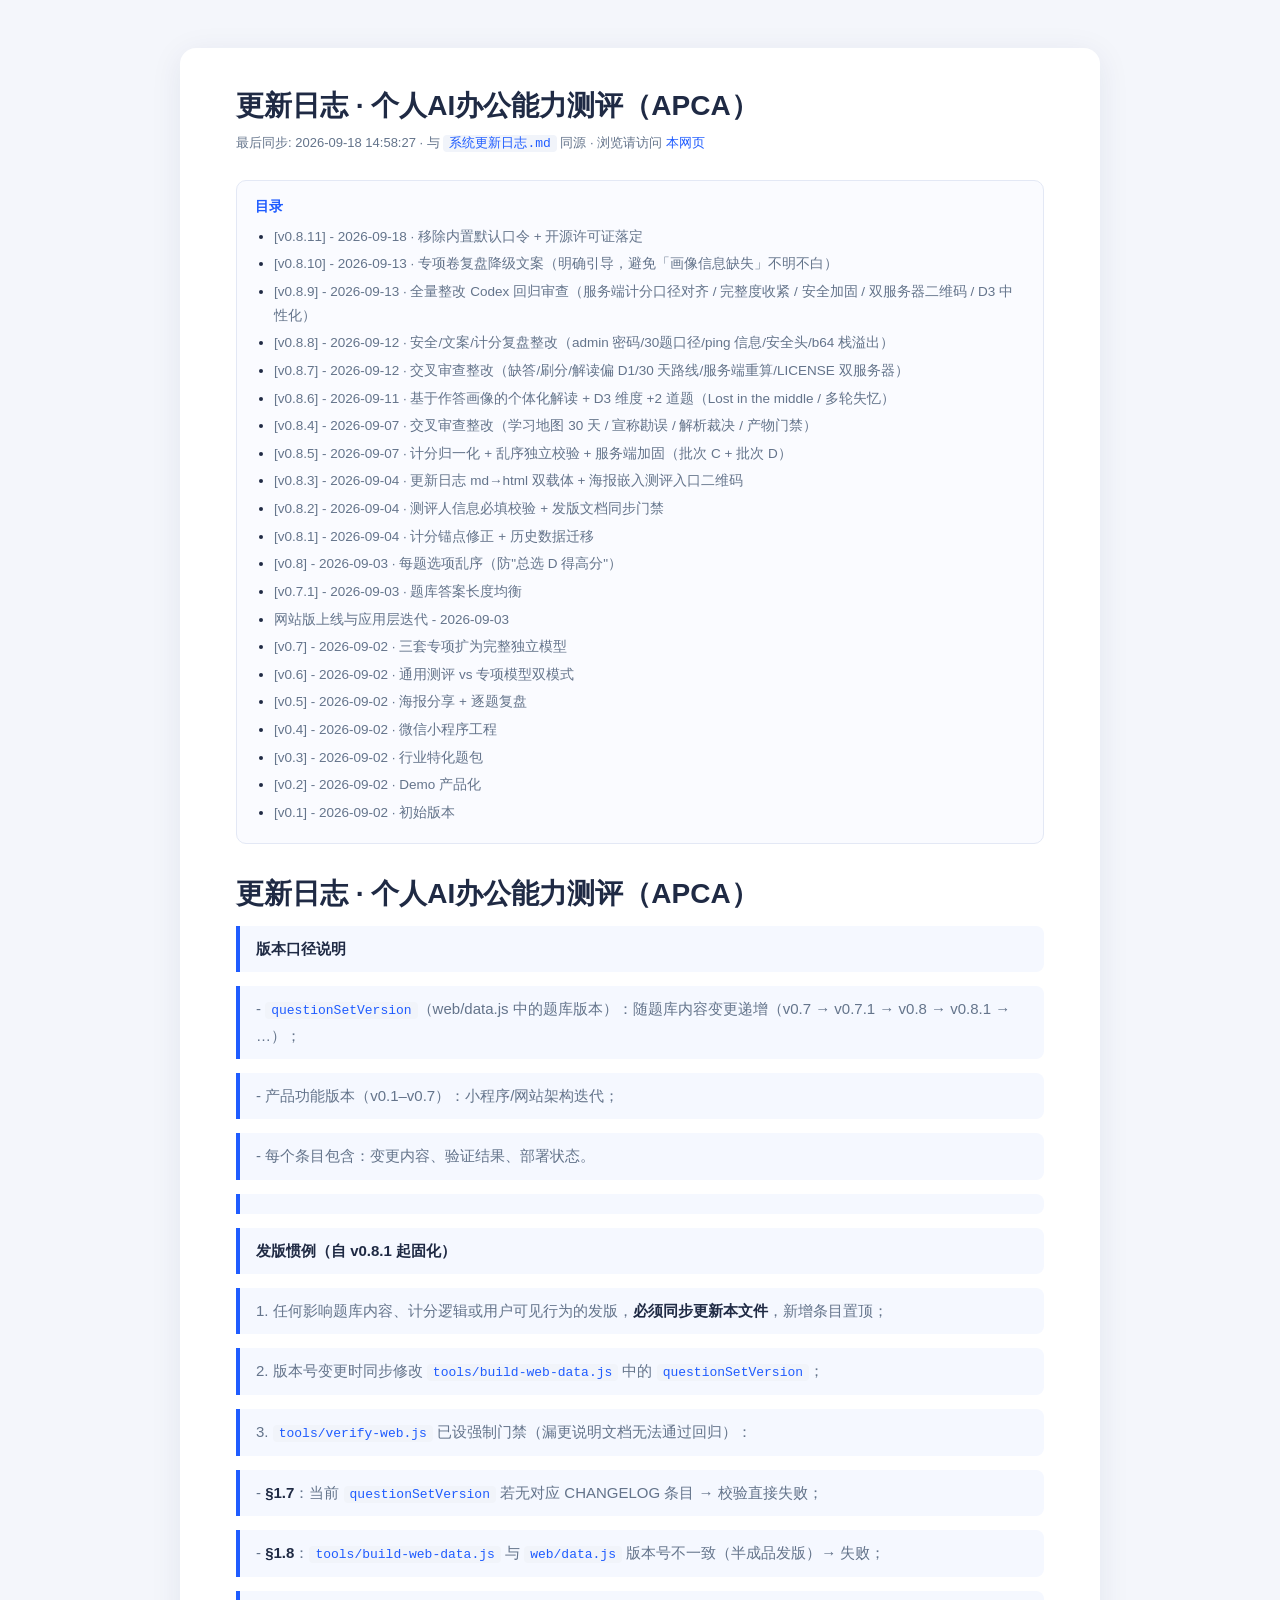
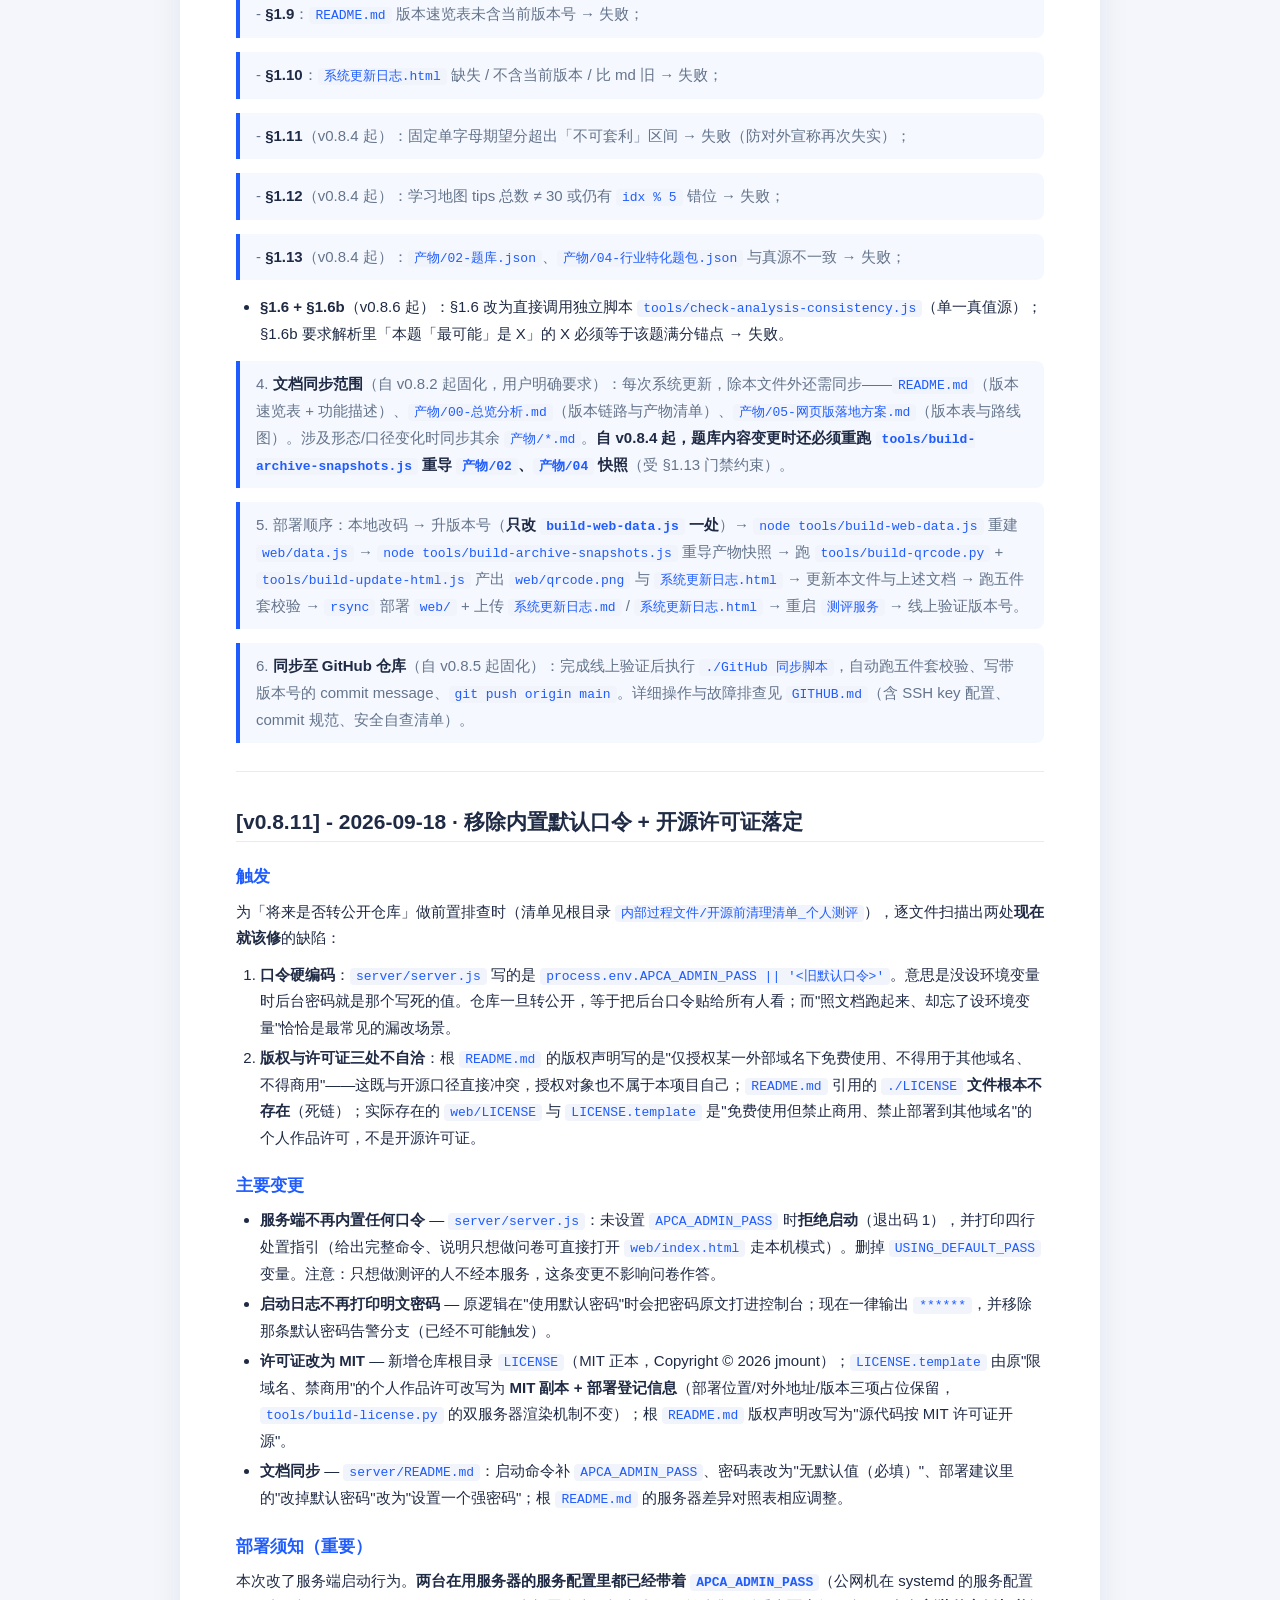
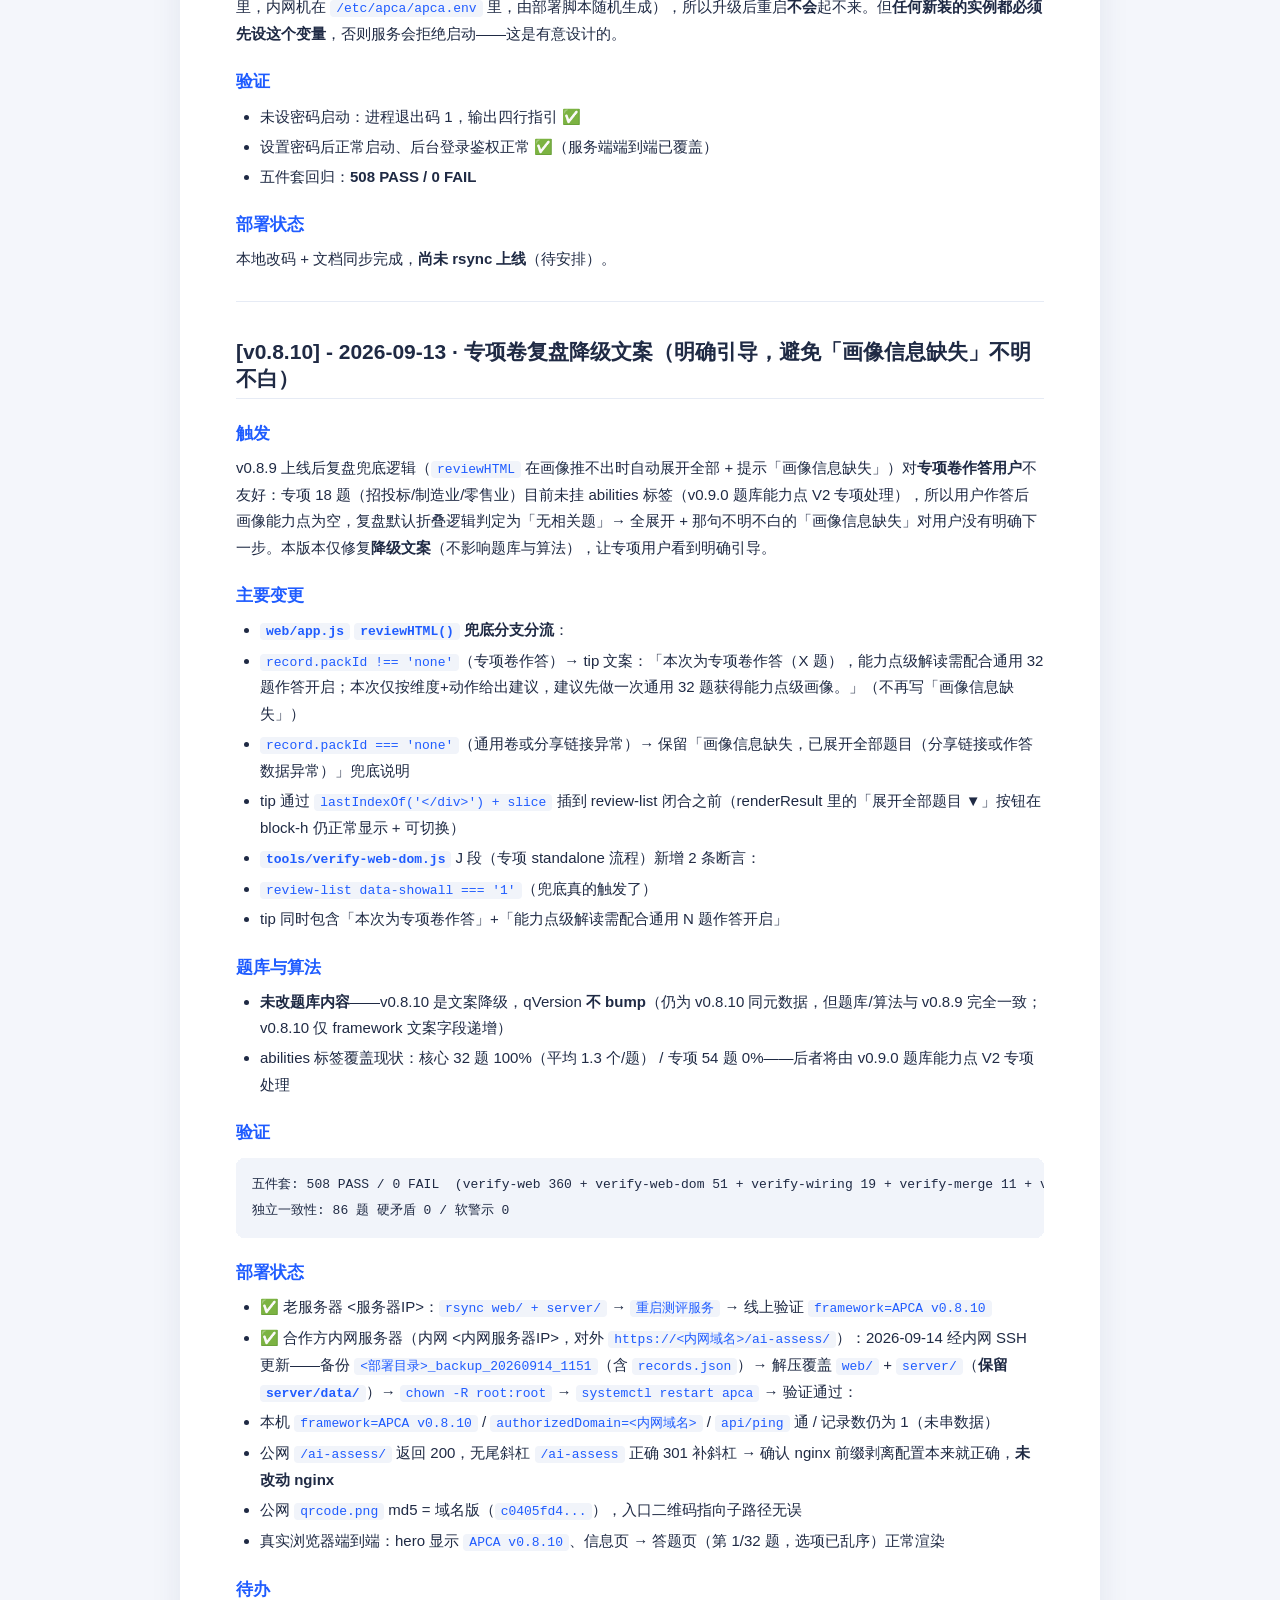
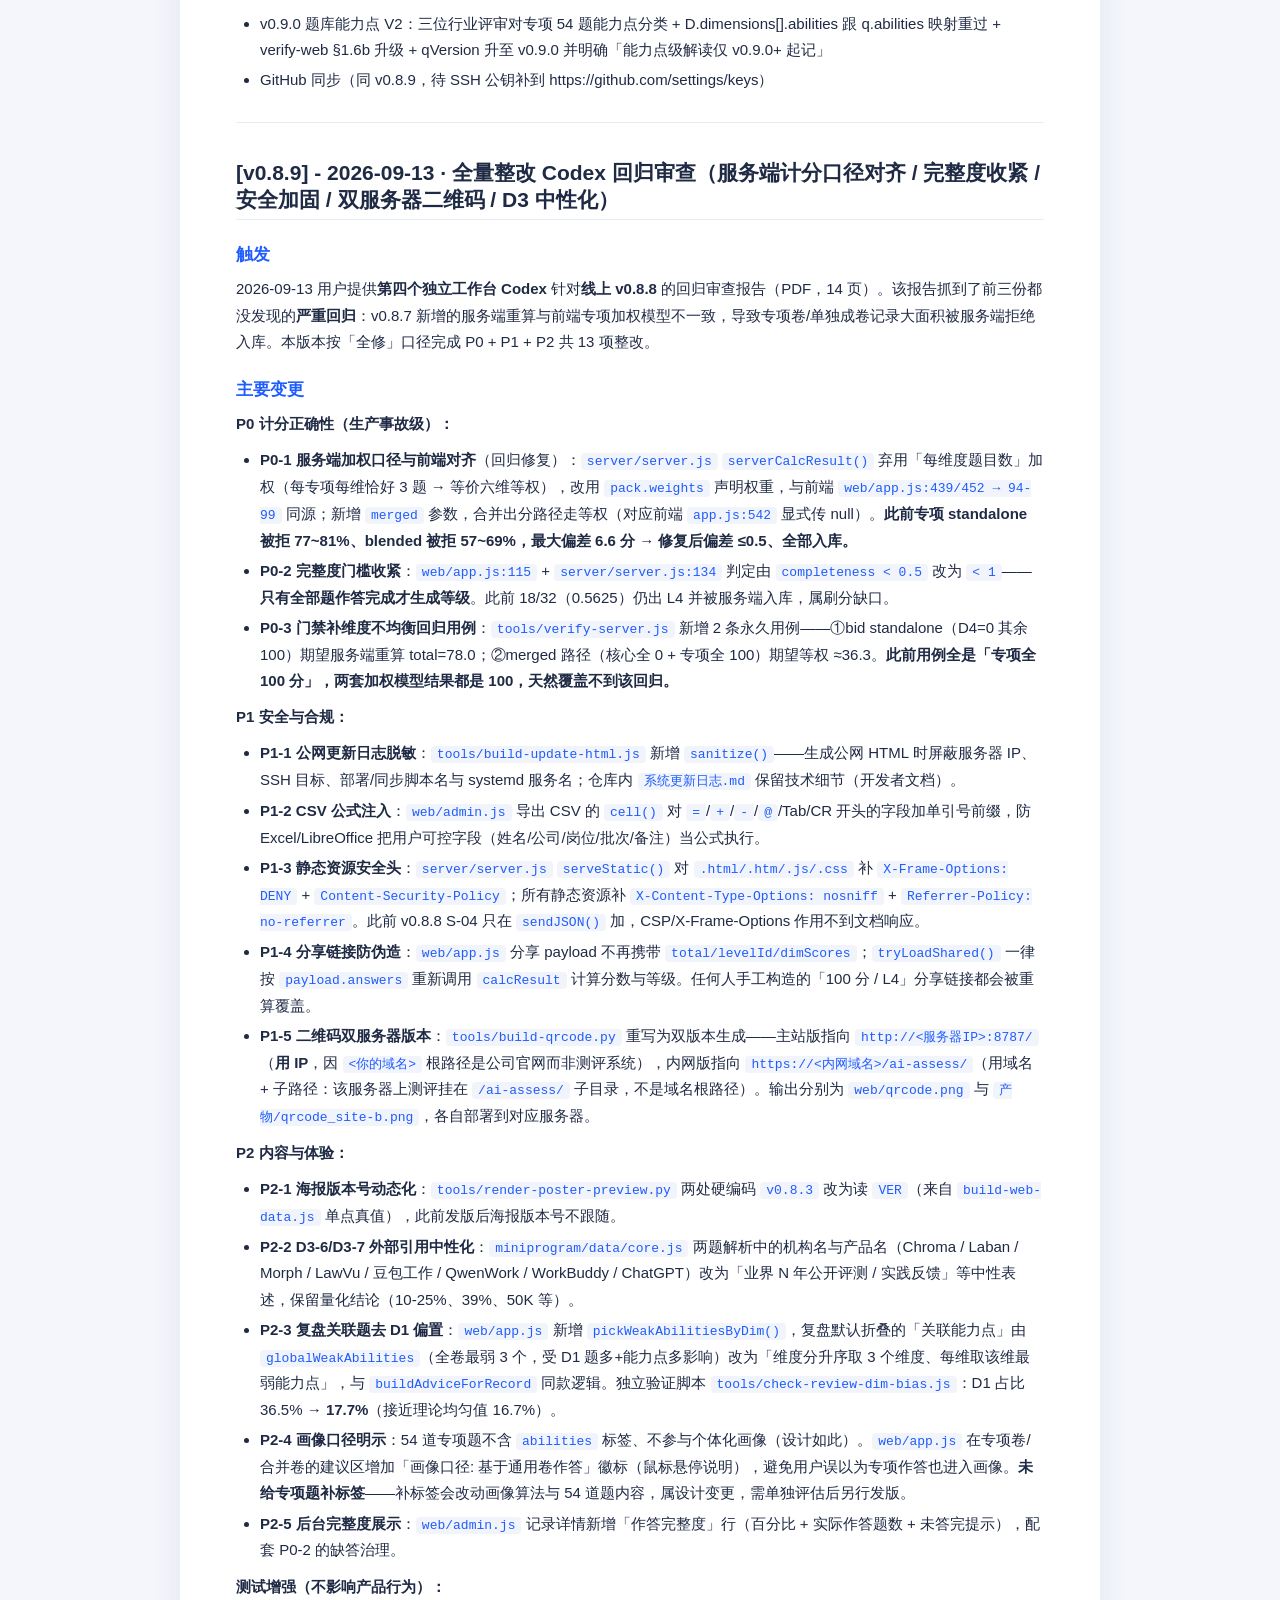
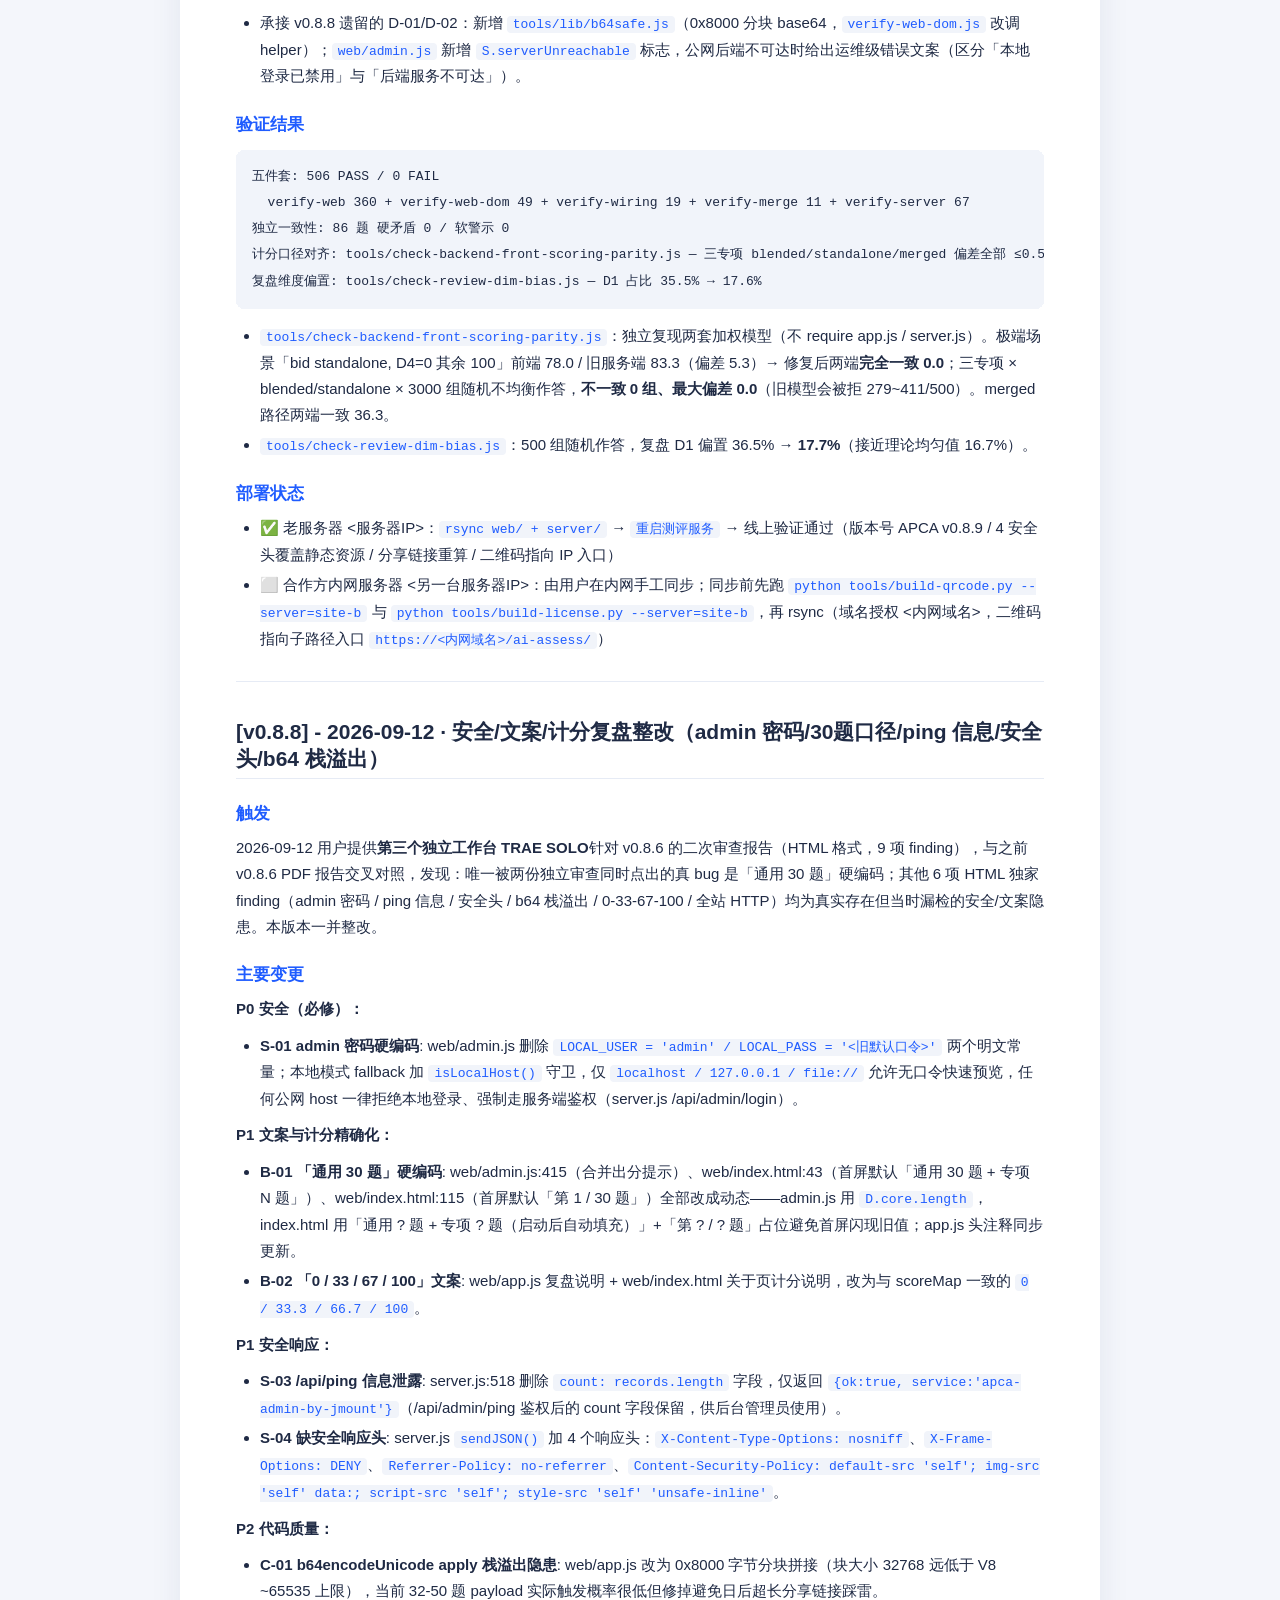
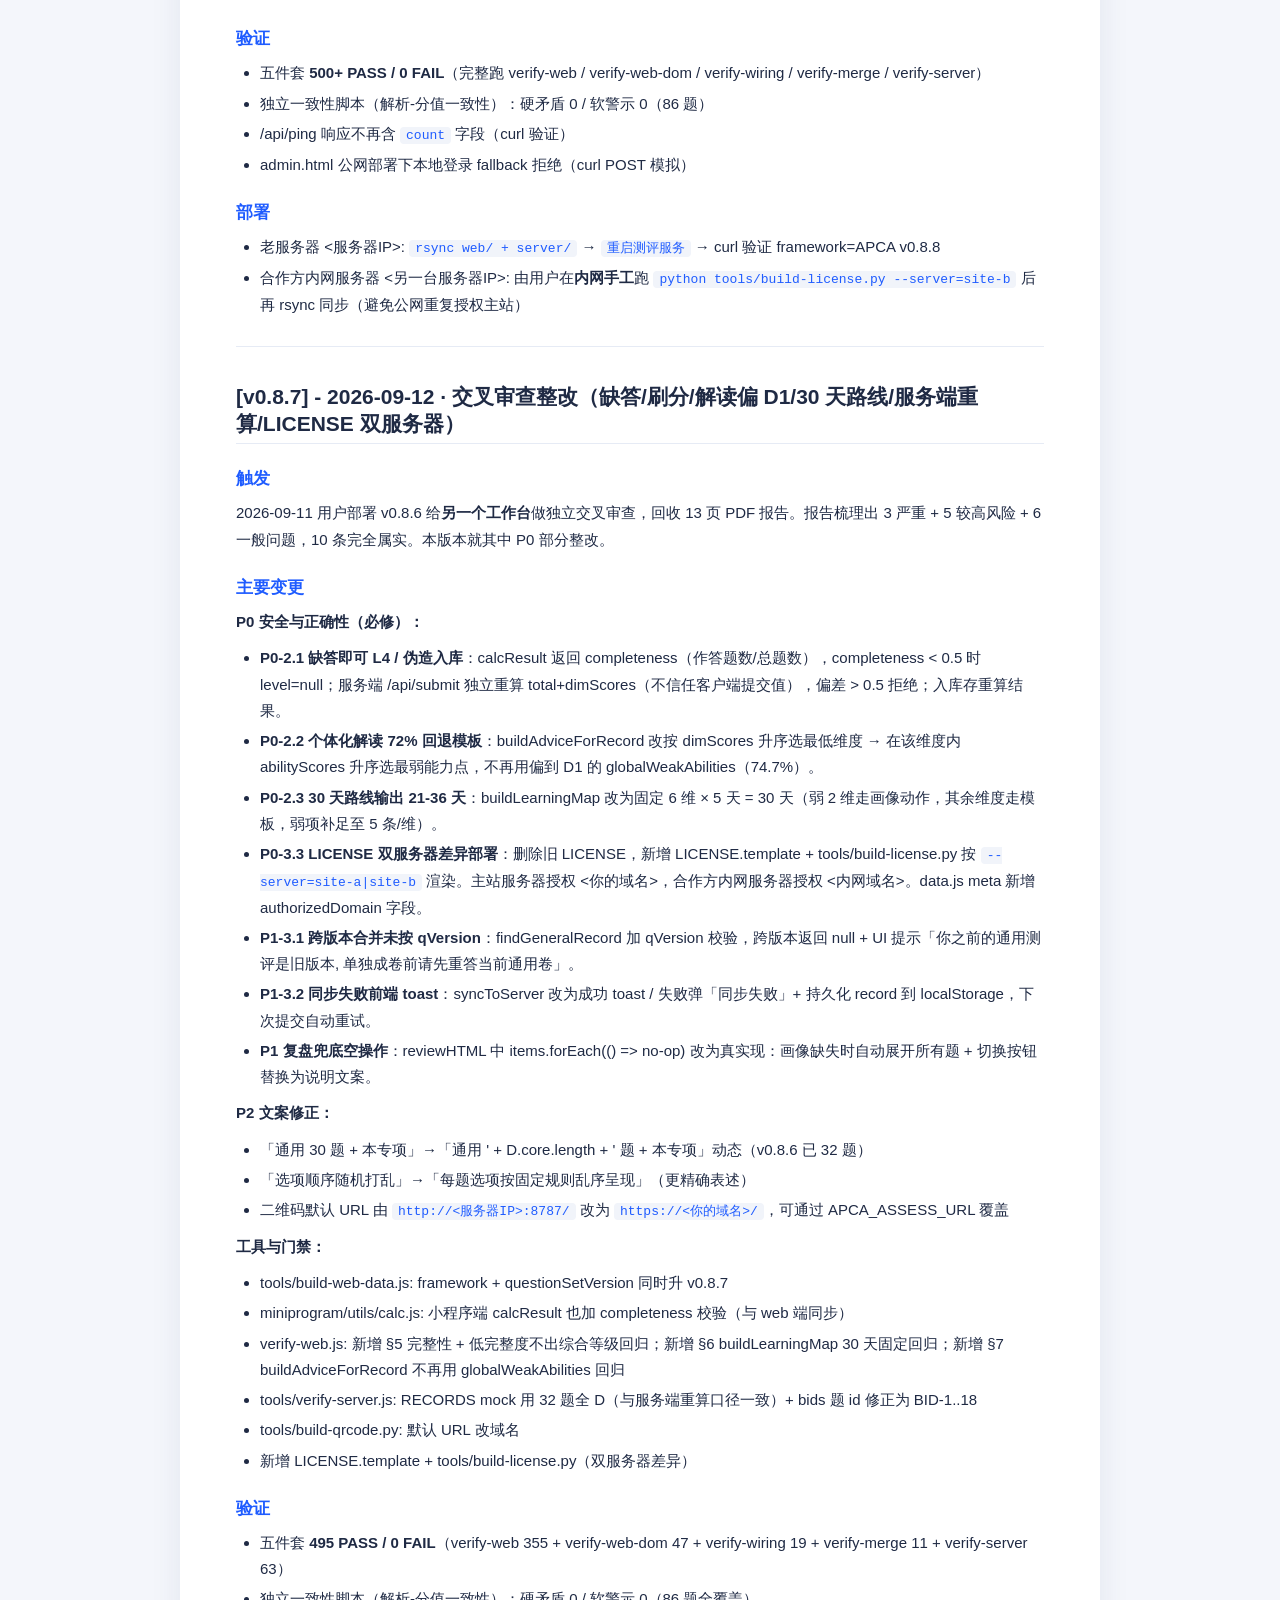
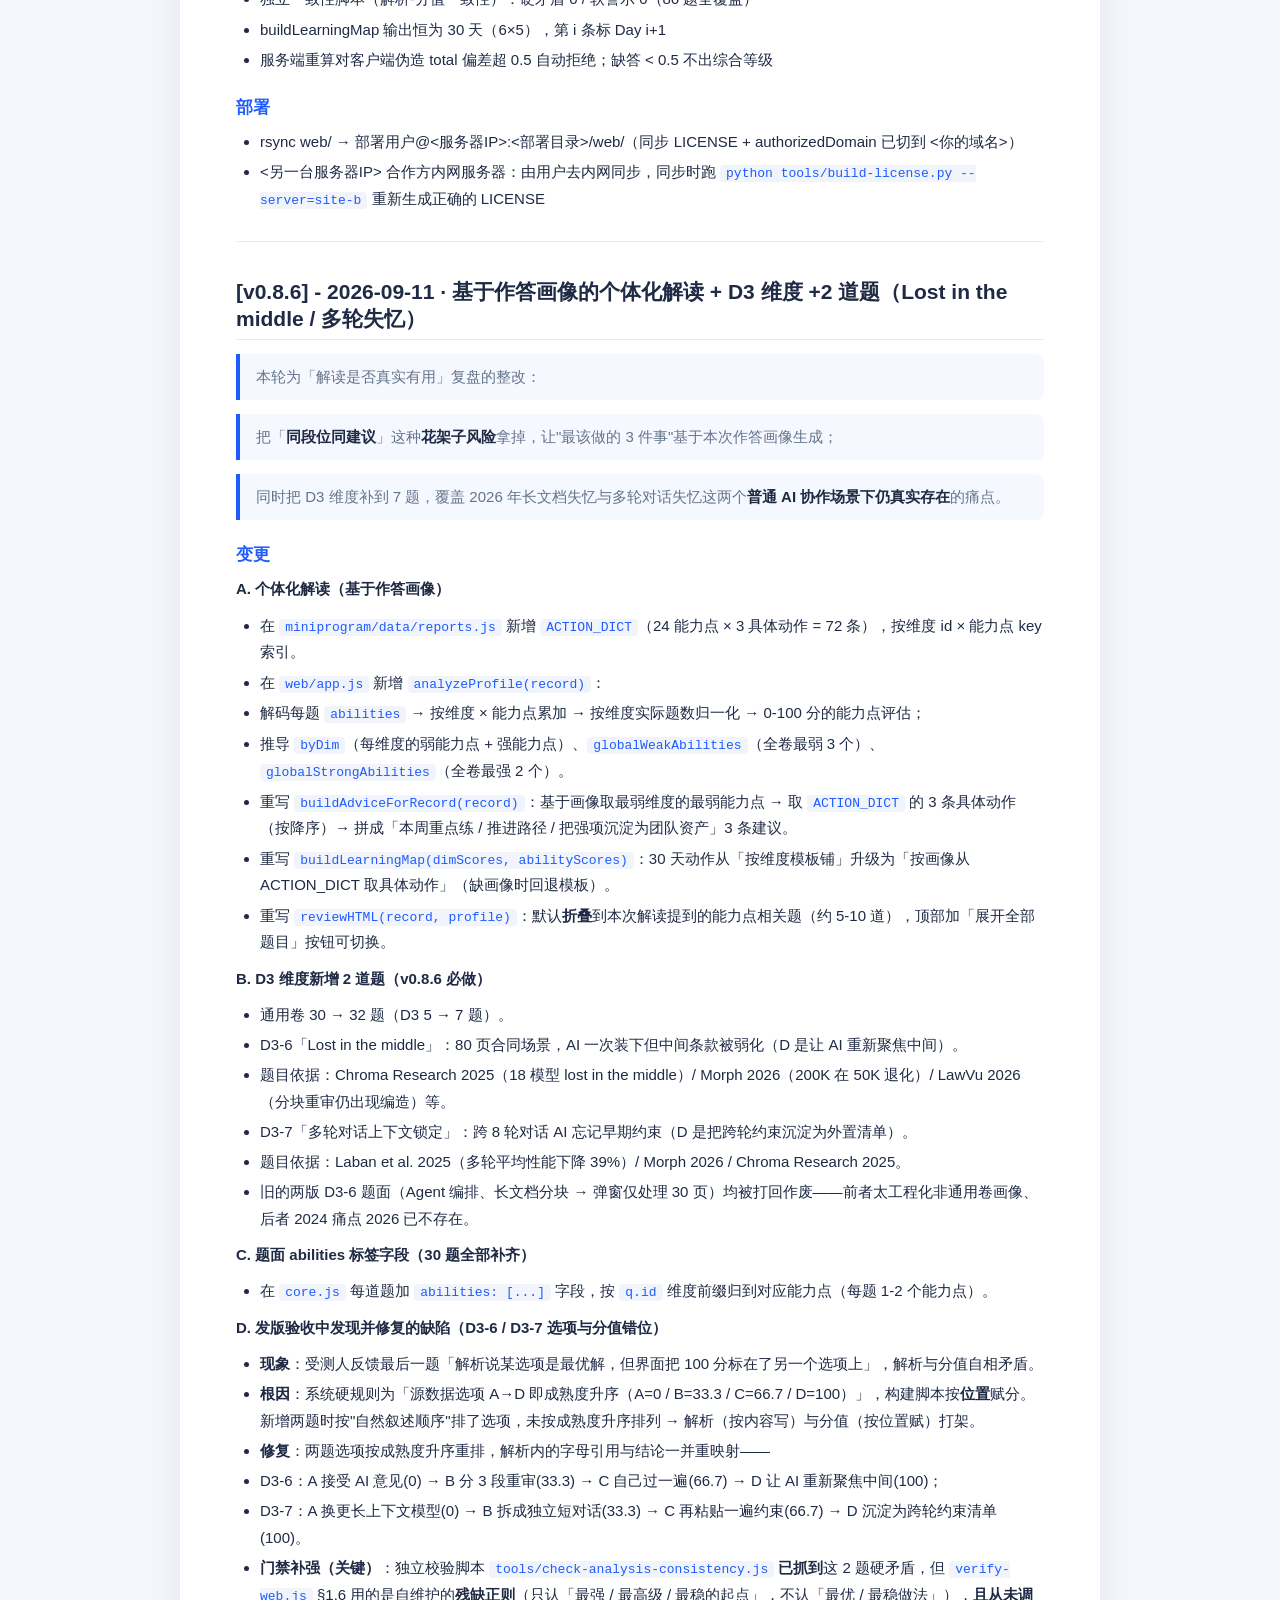
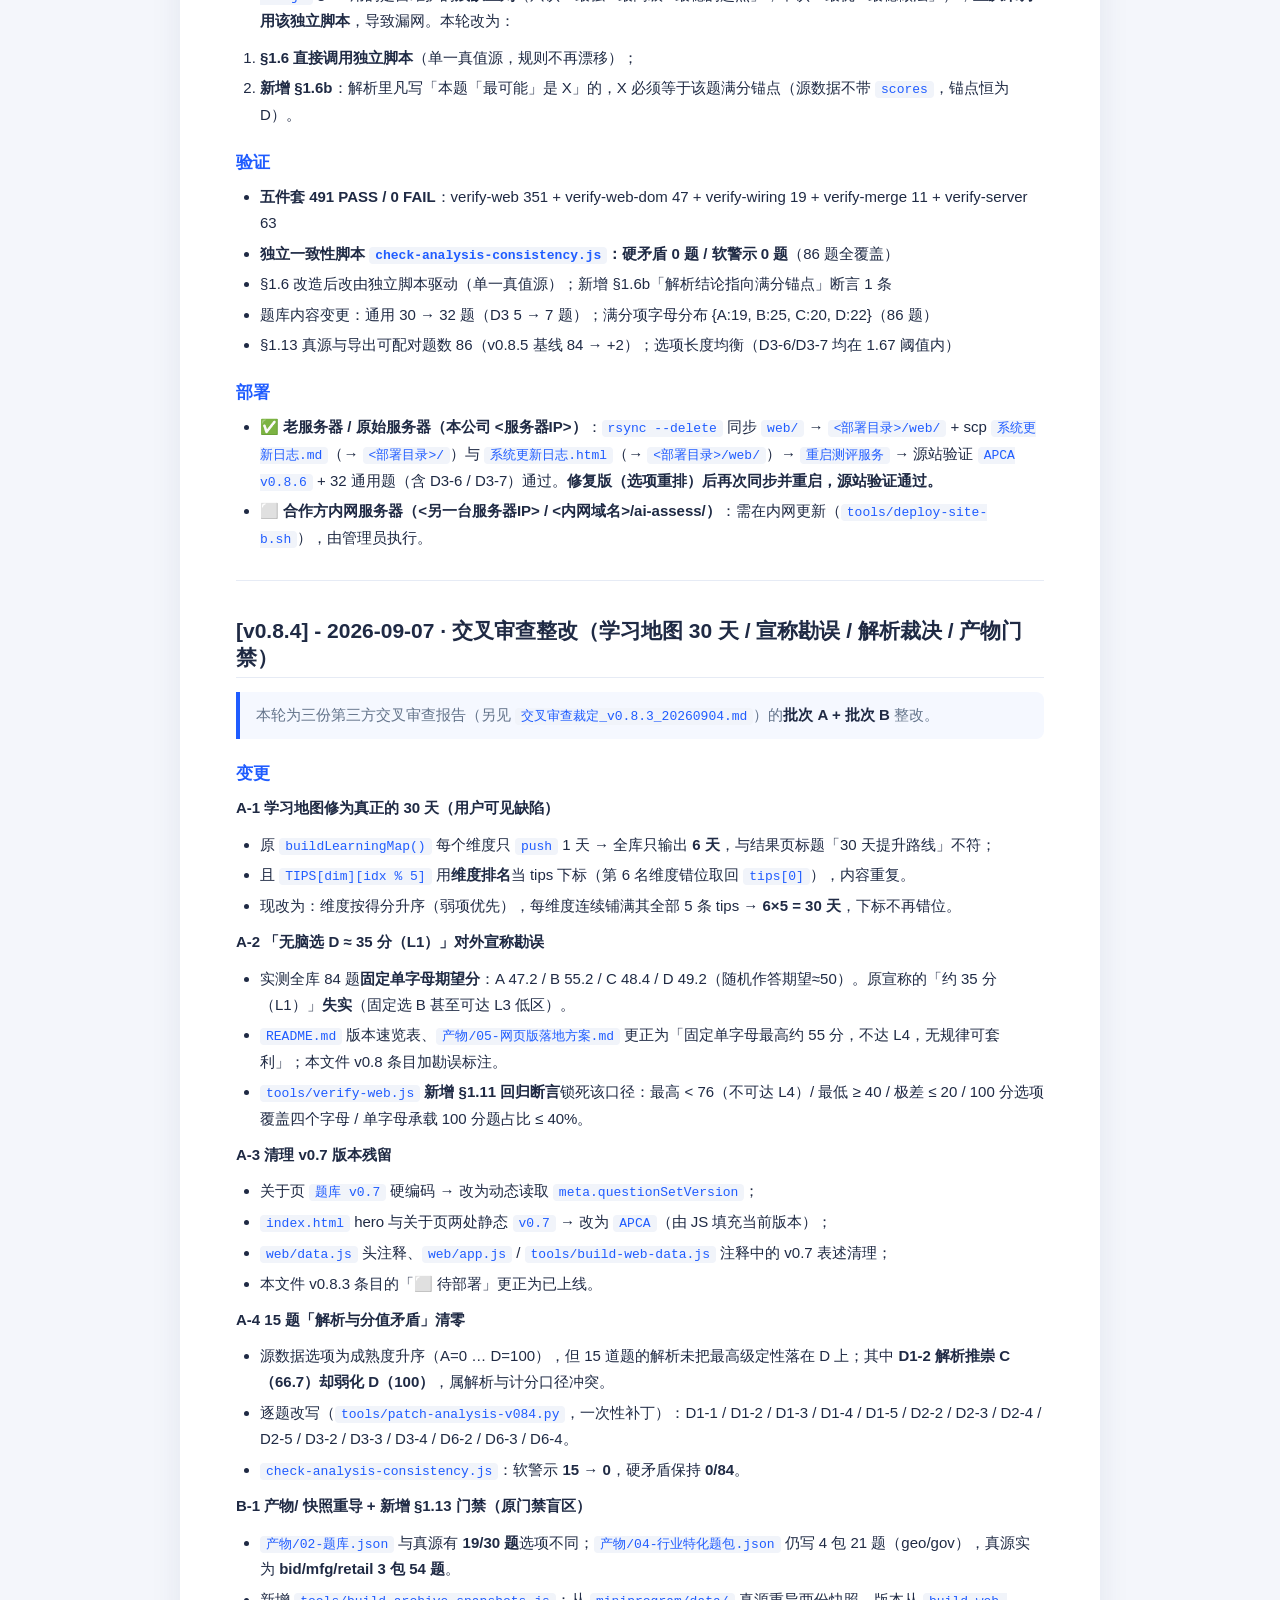
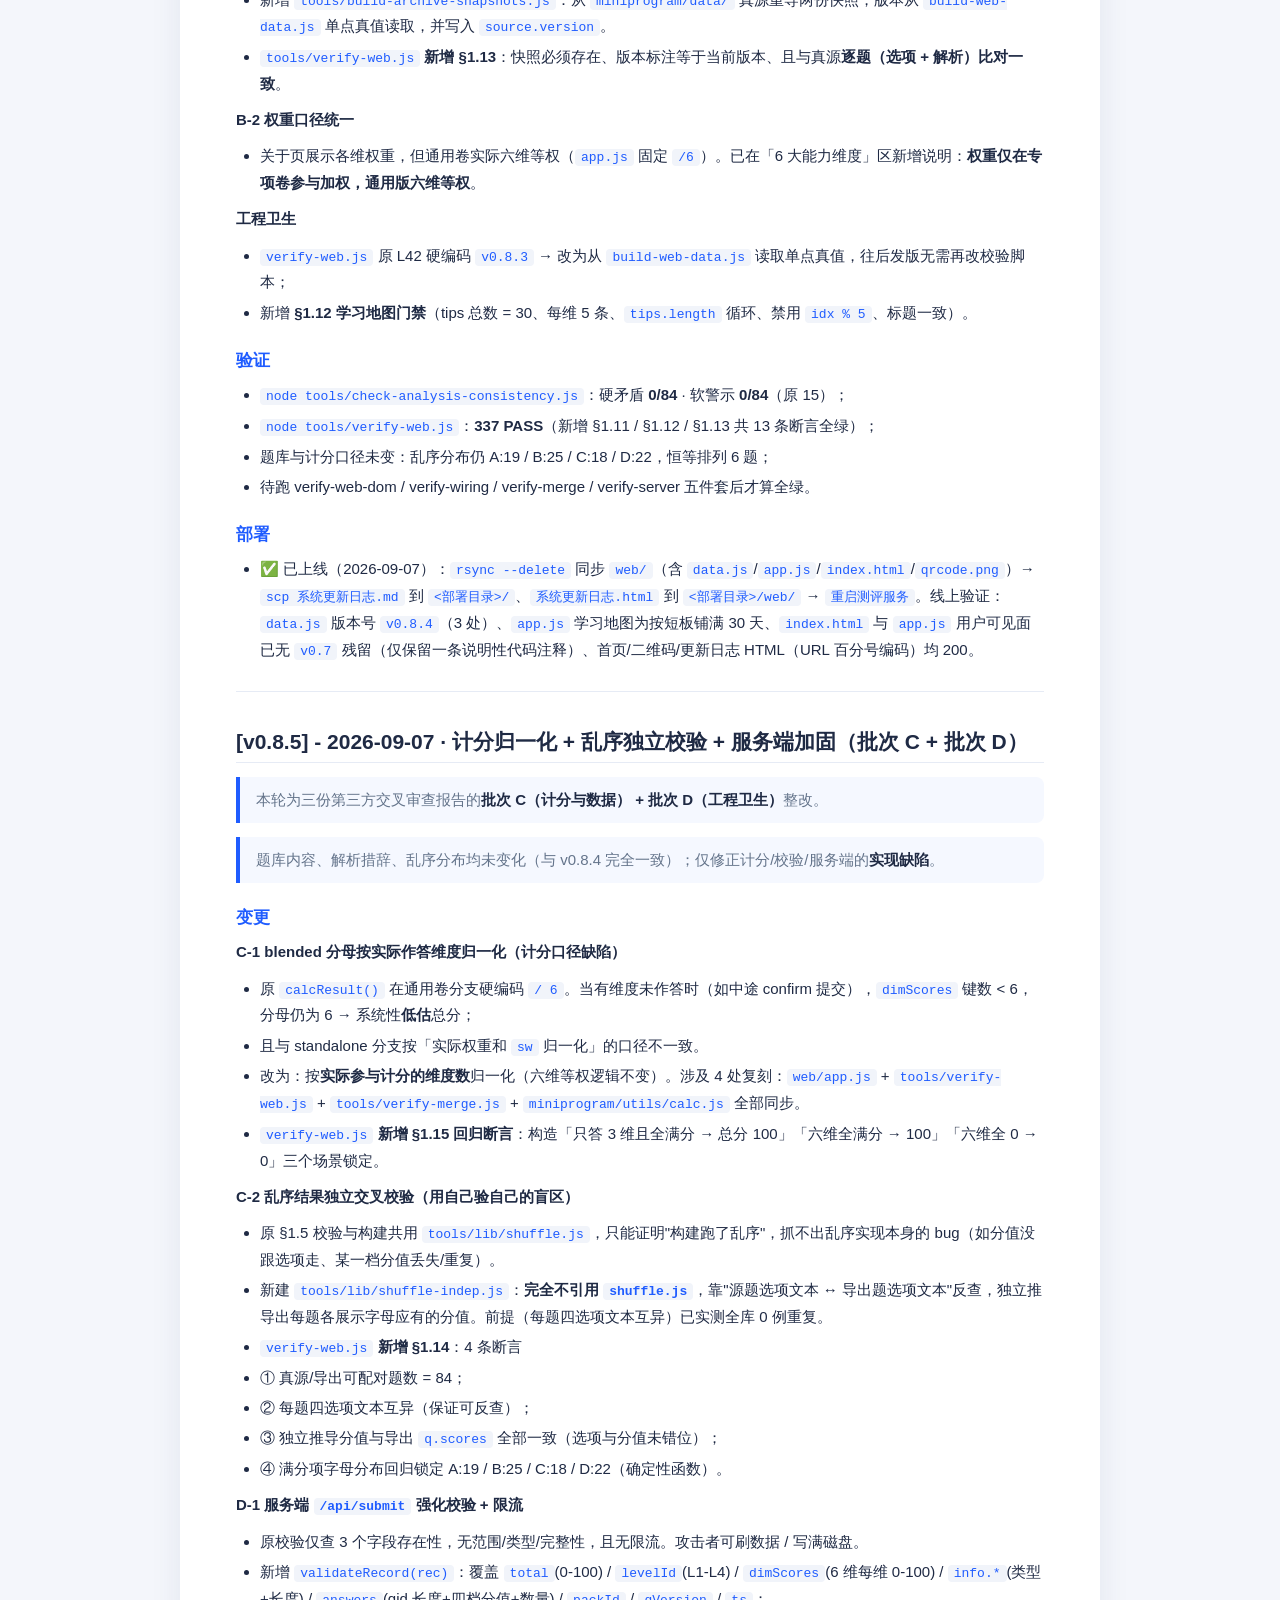
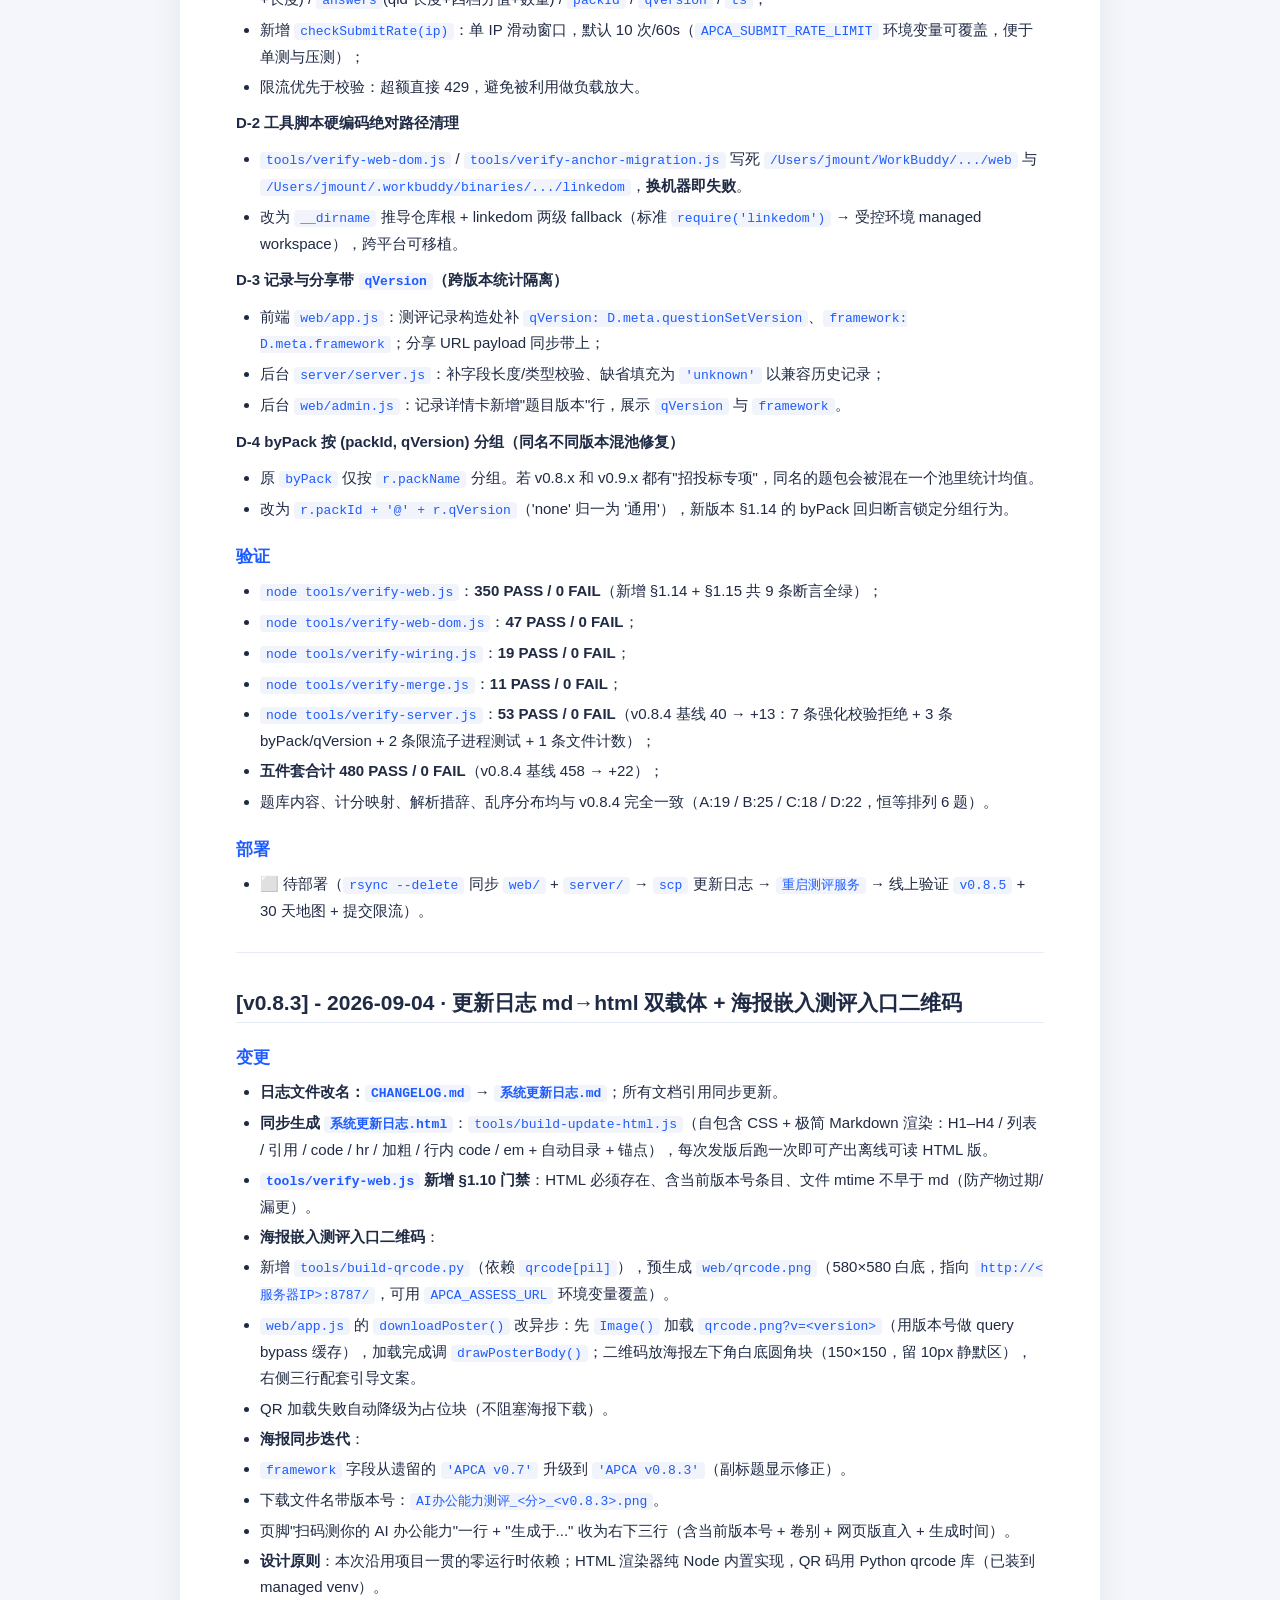
==== 系统更新日志.html @ 47d24ab2 "APCA v0.8.11 · 转公开前置：仓库脱敏后重建 - 服务器IP/域名/SSH账号与密钥名/部署目录/口令文件路径一律换成中性写法 - 移除创建科技内网部署章节与专用部署脚本(移至工作区内部过" ====
<!DOCTYPE html>
<html lang="zh-CN">
<head>
<meta charset="utf-8">
<meta name="viewport" content="width=device-width, initial-scale=1">
<title>更新日志 · 个人AI办公能力测评（APCA）</title>
<style>
:root { --fg:#1f2a44; --muted:#64748b; --brand:#1f5cff; --code-bg:#f1f4fa; --quote-bg:#f5f8ff; --hr:#e6ebf5; }
* { box-sizing: border-box; }
body {
  margin: 0; padding: 48px 20px 80px;
  background: #f4f6fb;
  color: var(--fg);
  font-family: -apple-system, "PingFang SC", "Helvetica Neue", "Microsoft YaHei", sans-serif;
  font-size: 15px; line-height: 1.75;
}
.wrap { max-width: 920px; margin: 0 auto; background: #fff; border-radius: 16px;
  box-shadow: 0 6px 32px rgba(20,40,90,0.08); padding: 40px 56px; }
h1 { font-size: 28px; margin: 0 0 8px; line-height: 1.3; }
h2 { font-size: 21px; margin: 36px 0 12px; padding-bottom: 6px; border-bottom: 1px solid var(--hr); line-height: 1.3; }
h3 { font-size: 17px; margin: 24px 0 10px; color: var(--brand); line-height: 1.3; }
h4 { font-size: 15px; margin: 18px 0 8px; color: var(--muted); }
h1, h2, h3, h4 { position: relative; }
.anchor { position: absolute; left: -1.4em; top: 0; opacity: 0; transition: opacity .15s;
  color: var(--brand); text-decoration: none; font-weight: 400; }
h1:hover .anchor, h2:hover .anchor, h3:hover .anchor, h4:hover .anchor { opacity: 1; }
p { margin: 10px 0; }
ul, ol { padding-left: 1.6em; margin: 10px 0; }
li { margin: 4px 0; }
blockquote { margin: 14px 0; padding: 10px 16px; border-left: 4px solid var(--brand);
  background: var(--quote-bg); border-radius: 0 8px 8px 0; color: var(--muted); }
hr { border: 0; height: 1px; background: var(--hr); margin: 28px 0; }
code { background: var(--code-bg); padding: 1px 6px; border-radius: 4px; font-size: 13px; color: var(--brand); }
pre { background: var(--code-bg); padding: 14px 16px; border-radius: 8px; overflow: auto; margin: 14px 0; }
pre code { background: transparent; padding: 0; color: var(--fg); font-size: 13px; }
strong { color: var(--fg); font-weight: 700; }
a { color: var(--brand); text-decoration: none; }
a:hover { text-decoration: underline; }
.meta { color: var(--muted); font-size: 13px; margin-bottom: 24px; }
.toc { background: #fafbff; border: 1px solid #e3e8f5; border-radius: 10px;
  padding: 14px 18px; margin: 20px 0 32px; font-size: 13.5px; }
.toc b { display: block; margin-bottom: 6px; color: var(--brand); }
.toc ul { margin: 4px 0 0; padding-left: 1.4em; }
.toc a { color: var(--muted); }
.toc a:hover { color: var(--brand); }
@media (max-width: 720px) { .wrap { padding: 24px 20px; } h1 { font-size: 22px; } h2 { font-size: 18px; } }
</style>
</head>
<body>
<main class="wrap">
<h1>更新日志 · 个人AI办公能力测评（APCA）</h1>
<div class="meta">最后同步: 2026-09-18 14:58:27 · 与 <code>系统更新日志.md</code> 同源 · 浏览请访问 <a href="#">本网页</a></div>
<nav class="toc"><b>目录</b><ul><li><a href="#v0811---2026-09-18-移除内置默认口令-开源许可证落定">[v0.8.11] - 2026-09-18 · 移除内置默认口令 + 开源许可证落定</a></li><li><a href="#v0810---2026-09-13-专项卷复盘降级文案明确引导避免画像信息缺失不明不白">[v0.8.10] - 2026-09-13 · 专项卷复盘降级文案（明确引导，避免「画像信息缺失」不明不白）</a></li><li><a href="#v089---2026-09-13-全量整改-codex-回归审查服务端计分口径对齐-完整度收紧-安全加固-双服务器二维码-d3">[v0.8.9] - 2026-09-13 · 全量整改 Codex 回归审查（服务端计分口径对齐 / 完整度收紧 / 安全加固 / 双服务器二维码 / D3 中性化）</a></li><li><a href="#v088---2026-09-12-安全文案计分复盘整改admin-密码30题口径ping-信息安全头b64-栈溢出">[v0.8.8] - 2026-09-12 · 安全/文案/计分复盘整改（admin 密码/30题口径/ping 信息/安全头/b64 栈溢出）</a></li><li><a href="#v087---2026-09-12-交叉审查整改缺答刷分解读偏-d130-天路线服务端重算license-双服务器">[v0.8.7] - 2026-09-12 · 交叉审查整改（缺答/刷分/解读偏 D1/30 天路线/服务端重算/LICENSE 双服务器）</a></li><li><a href="#v086---2026-09-11-基于作答画像的个体化解读-d3-维度-2-道题lost-in-the-middle-多轮失忆">[v0.8.6] - 2026-09-11 · 基于作答画像的个体化解读 + D3 维度 +2 道题（Lost in the middle / 多轮失忆）</a></li><li><a href="#v084---2026-09-07-交叉审查整改学习地图-30-天-宣称勘误-解析裁决-产物门禁">[v0.8.4] - 2026-09-07 · 交叉审查整改（学习地图 30 天 / 宣称勘误 / 解析裁决 / 产物门禁）</a></li><li><a href="#v085---2026-09-07-计分归一化-乱序独立校验-服务端加固批次-c-批次-d">[v0.8.5] - 2026-09-07 · 计分归一化 + 乱序独立校验 + 服务端加固（批次 C + 批次 D）</a></li><li><a href="#v083---2026-09-04-更新日志-mdhtml-双载体-海报嵌入测评入口二维码">[v0.8.3] - 2026-09-04 · 更新日志 md→html 双载体 + 海报嵌入测评入口二维码</a></li><li><a href="#v082---2026-09-04-测评人信息必填校验-发版文档同步门禁">[v0.8.2] - 2026-09-04 · 测评人信息必填校验 + 发版文档同步门禁</a></li><li><a href="#v081---2026-09-04-计分锚点修正-历史数据迁移">[v0.8.1] - 2026-09-04 · 计分锚点修正 + 历史数据迁移</a></li><li><a href="#v08---2026-09-03-每题选项乱序防总选-d-得高分">[v0.8] - 2026-09-03 · 每题选项乱序（防&quot;总选 D 得高分&quot;）</a></li><li><a href="#v071---2026-09-03-题库答案长度均衡">[v0.7.1] - 2026-09-03 · 题库答案长度均衡</a></li><li><a href="#网站版上线与应用层迭代---2026-09-03">网站版上线与应用层迭代 - 2026-09-03</a></li><li><a href="#v07---2026-09-02-三套专项扩为完整独立模型">[v0.7] - 2026-09-02 · 三套专项扩为完整独立模型</a></li><li><a href="#v06---2026-09-02-通用测评-vs-专项模型双模式">[v0.6] - 2026-09-02 · 通用测评 vs 专项模型双模式</a></li><li><a href="#v05---2026-09-02-海报分享-逐题复盘">[v0.5] - 2026-09-02 · 海报分享 + 逐题复盘</a></li><li><a href="#v04---2026-09-02-微信小程序工程">[v0.4] - 2026-09-02 · 微信小程序工程</a></li><li><a href="#v03---2026-09-02-行业特化题包">[v0.3] - 2026-09-02 · 行业特化题包</a></li><li><a href="#v02---2026-09-02-demo-产品化">[v0.2] - 2026-09-02 · Demo 产品化</a></li><li><a href="#v01---2026-09-02-初始版本">[v0.1] - 2026-09-02 · 初始版本</a></li></ul></nav>
<h1 id="更新日志-个人ai办公能力测评apca">更新日志 · 个人AI办公能力测评（APCA）</h1>
<blockquote><strong>版本口径说明</strong></blockquote>
<blockquote>- <code>questionSetVersion</code>（web/data.js 中的题库版本）：随题库内容变更递增（v0.7 → v0.7.1 → v0.8 → v0.8.1 → …）；</blockquote>
<blockquote>- 产品功能版本（v0.1–v0.7）：小程序/网站架构迭代；</blockquote>
<blockquote>- 每个条目包含：变更内容、验证结果、部署状态。</blockquote>
<blockquote></blockquote>
<blockquote><strong>发版惯例（自 v0.8.1 起固化）</strong></blockquote>
<blockquote>1. 任何影响题库内容、计分逻辑或用户可见行为的发版，<strong>必须同步更新本文件</strong>，新增条目置顶；</blockquote>
<blockquote>2. 版本号变更时同步修改 <code>tools/build-web-data.js</code> 中的 <code>questionSetVersion</code>；</blockquote>
<blockquote>3. <code>tools/verify-web.js</code> 已设强制门禁（漏更说明文档无法通过回归）：</blockquote>
<blockquote>   - <strong>§1.7</strong>：当前 <code>questionSetVersion</code> 若无对应 CHANGELOG 条目 → 校验直接失败；</blockquote>
<blockquote>   - <strong>§1.8</strong>：<code>tools/build-web-data.js</code> 与 <code>web/data.js</code> 版本号不一致（半成品发版）→ 失败；</blockquote>
<blockquote>   - <strong>§1.9</strong>：<code>README.md</code> 版本速览表未含当前版本号 → 失败；</blockquote>
<blockquote>   - <strong>§1.10</strong>：<code>系统更新日志.html</code> 缺失 / 不含当前版本 / 比 md 旧 → 失败；</blockquote>
<blockquote>   - <strong>§1.11</strong>（v0.8.4 起）：固定单字母期望分超出「不可套利」区间 → 失败（防对外宣称再次失实）；</blockquote>
<blockquote>   - <strong>§1.12</strong>（v0.8.4 起）：学习地图 tips 总数 ≠ 30 或仍有 <code>idx % 5</code> 错位 → 失败；</blockquote>
<blockquote>   - <strong>§1.13</strong>（v0.8.4 起）：<code>产物/02-题库.json</code>、<code>产物/04-行业特化题包.json</code> 与真源不一致 → 失败；</blockquote>
<ul>
<li><strong>§1.6 + §1.6b</strong>（v0.8.6 起）：§1.6 改为直接调用独立脚本 <code>tools/check-analysis-consistency.js</code>（单一真值源）；§1.6b 要求解析里「本题「最可能」是 X」的 X 必须等于该题满分锚点 → 失败。</li>
</ul>
<blockquote>4. <strong>文档同步范围</strong>（自 v0.8.2 起固化，用户明确要求）：每次系统更新，除本文件外还需同步——<code>README.md</code>（版本速览表 + 功能描述）、<code>产物/00-总览分析.md</code>（版本链路与产物清单）、<code>产物/05-网页版落地方案.md</code>（版本表与路线图）。涉及形态/口径变化时同步其余 <code>产物/*.md</code>。<strong>自 v0.8.4 起，题库内容变更时还必须重跑 <code>tools/build-archive-snapshots.js</code> 重导 <code>产物/02</code>、<code>产物/04</code> 快照</strong>（受 §1.13 门禁约束）。</blockquote>
<blockquote>5. 部署顺序：本地改码 → 升版本号（<strong>只改 <code>build-web-data.js</code> 一处</strong>）→ <code>node tools/build-web-data.js</code> 重建 <code>web/data.js</code> → <code>node tools/build-archive-snapshots.js</code> 重导产物快照 → 跑 <code>tools/build-qrcode.py</code> + <code>tools/build-update-html.js</code> 产出 <code>web/qrcode.png</code> 与 <code>系统更新日志.html</code> → 更新本文件与上述文档 → 跑五件套校验 → <code>rsync</code> 部署 <code>web/</code> + 上传 <code>系统更新日志.md</code> / <code>系统更新日志.html</code> → 重启 <code>测评服务</code> → 线上验证版本号。</blockquote>
<blockquote>6. <strong>同步至 GitHub 仓库</strong>（自 v0.8.5 起固化）：完成线上验证后执行 <code>./GitHub 同步脚本</code>，自动跑五件套校验、写带版本号的 commit message、<code>git push origin main</code>。详细操作与故障排查见 <code>GITHUB.md</code>（含 SSH key 配置、commit 规范、安全自查清单）。</blockquote>
<hr/>
<h2 id="v0811---2026-09-18-移除内置默认口令-开源许可证落定">[v0.8.11] - 2026-09-18 · 移除内置默认口令 + 开源许可证落定<a class="anchor" href="#v0811---2026-09-18-移除内置默认口令-开源许可证落定">#</a></h2>
<h3 id="触发">触发<a class="anchor" href="#触发">#</a></h3>
<p>为「将来是否转公开仓库」做前置排查时（清单见根目录 <code>内部过程文件/开源前清理清单_个人测评</code>），逐文件扫描出两处<strong>现在就该修</strong>的缺陷：</p>
<ol>
<li><strong>口令硬编码</strong>：<code>server/server.js</code> 写的是 <code>process.env.APCA_ADMIN_PASS || &#39;&lt;旧默认口令&gt;&#39;</code>。意思是没设环境变量时后台密码就是那个写死的值。仓库一旦转公开，等于把后台口令贴给所有人看；而&quot;照文档跑起来、却忘了设环境变量&quot;恰恰是最常见的漏改场景。</li>
<li><strong>版权与许可证三处不自洽</strong>：根 <code>README.md</code> 的版权声明写的是&quot;仅授权某一外部域名下免费使用、不得用于其他域名、不得商用&quot;——这既与开源口径直接冲突，授权对象也不属于本项目自己；<code>README.md</code> 引用的 <code>./LICENSE</code> <strong>文件根本不存在</strong>（死链）；实际存在的 <code>web/LICENSE</code> 与 <code>LICENSE.template</code> 是&quot;免费使用但禁止商用、禁止部署到其他域名&quot;的个人作品许可，不是开源许可证。</li>
</ol>
<h3 id="主要变更">主要变更<a class="anchor" href="#主要变更">#</a></h3>
<ul>
<li><strong>服务端不再内置任何口令</strong> — <code>server/server.js</code>：未设置 <code>APCA_ADMIN_PASS</code> 时<strong>拒绝启动</strong>（退出码 1），并打印四行处置指引（给出完整命令、说明只想做问卷可直接打开 <code>web/index.html</code> 走本机模式）。删掉 <code>USING_DEFAULT_PASS</code> 变量。注意：只想做测评的人不经本服务，这条变更不影响问卷作答。</li>
<li><strong>启动日志不再打印明文密码</strong> — 原逻辑在&quot;使用默认密码&quot;时会把密码原文打进控制台；现在一律输出 <code>******</code>，并移除那条默认密码告警分支（已经不可能触发）。</li>
<li><strong>许可证改为 MIT</strong> — 新增仓库根目录 <code>LICENSE</code>（MIT 正本，Copyright © 2026 jmount）；<code>LICENSE.template</code> 由原&quot;限域名、禁商用&quot;的个人作品许可改写为 <strong>MIT 副本 + 部署登记信息</strong>（部署位置/对外地址/版本三项占位保留，<code>tools/build-license.py</code> 的双服务器渲染机制不变）；根 <code>README.md</code> 版权声明改写为&quot;源代码按 MIT 许可证开源&quot;。</li>
<li><strong>文档同步</strong> — <code>server/README.md</code>：启动命令补 <code>APCA_ADMIN_PASS</code>、密码表改为&quot;无默认值（必填）&quot;、部署建议里的&quot;改掉默认密码&quot;改为&quot;设置一个强密码&quot;；根 <code>README.md</code> 的服务器差异对照表相应调整。</li>
</ul>
<h3 id="部署须知重要">部署须知（重要）<a class="anchor" href="#部署须知重要">#</a></h3>
<p>本次改了服务端启动行为。<strong>两台在用服务器的服务配置里都已经带着 <code>APCA_ADMIN_PASS</code></strong>（公网机在 systemd 的服务配置里，内网机在 <code>/etc/apca/apca.env</code> 里，由部署脚本随机生成），所以升级后重启<strong>不会</strong>起不来。但<strong>任何新装的实例都必须先设这个变量</strong>，否则服务会拒绝启动——这是有意设计的。</p>
<h3 id="验证">验证<a class="anchor" href="#验证">#</a></h3>
<ul>
<li>未设密码启动：进程退出码 1，输出四行指引 ✅</li>
<li>设置密码后正常启动、后台登录鉴权正常 ✅（服务端端到端已覆盖）</li>
<li>五件套回归：<strong>508 PASS / 0 FAIL</strong></li>
</ul>
<h3 id="部署状态">部署状态<a class="anchor" href="#部署状态">#</a></h3>
<p>本地改码 + 文档同步完成，<strong>尚未 rsync 上线</strong>（待安排）。</p>
<hr/>
<h2 id="v0810---2026-09-13-专项卷复盘降级文案明确引导避免画像信息缺失不明不白">[v0.8.10] - 2026-09-13 · 专项卷复盘降级文案（明确引导，避免「画像信息缺失」不明不白）<a class="anchor" href="#v0810---2026-09-13-专项卷复盘降级文案明确引导避免画像信息缺失不明不白">#</a></h2>
<h3 id="触发">触发<a class="anchor" href="#触发">#</a></h3>
<p>v0.8.9 上线后复盘兜底逻辑（<code>reviewHTML</code> 在画像推不出时自动展开全部 + 提示「画像信息缺失」）对<strong>专项卷作答用户</strong>不友好：专项 18 题（招投标/制造业/零售业）目前未挂 abilities 标签（v0.9.0 题库能力点 V2 专项处理），所以用户作答后画像能力点为空，复盘默认折叠逻辑判定为「无相关题」→ 全展开 + 那句不明不白的「画像信息缺失」对用户没有明确下一步。本版本仅修复<strong>降级文案</strong>（不影响题库与算法），让专项用户看到明确引导。</p>
<h3 id="主要变更">主要变更<a class="anchor" href="#主要变更">#</a></h3>
<ul>
<li><strong><code>web/app.js</code> <code>reviewHTML()</code> 兜底分支分流</strong>：</li>
<li><code>record.packId !== &#39;none&#39;</code>（专项卷作答）→ tip 文案：「本次为专项卷作答（X 题），能力点级解读需配合通用 32 题作答开启；本次仅按维度+动作给出建议，建议先做一次通用 32 题获得能力点级画像。」（不再写「画像信息缺失」）</li>
<li><code>record.packId === &#39;none&#39;</code>（通用卷或分享链接异常）→ 保留「画像信息缺失，已展开全部题目（分享链接或作答数据异常）」兜底说明</li>
<li>tip 通过 <code>lastIndexOf(&#39;&lt;/div&gt;&#39;) + slice</code> 插到 review-list 闭合之前（renderResult 里的「展开全部题目 ▼」按钮在 block-h 仍正常显示 + 可切换）</li>
<li><strong><code>tools/verify-web-dom.js</code></strong> J 段（专项 standalone 流程）新增 2 条断言：</li>
<li><code>review-list data-showall === &#39;1&#39;</code>（兜底真的触发了）</li>
<li>tip 同时包含「本次为专项卷作答」+「能力点级解读需配合通用 N 题作答开启」</li>
</ul>
<h3 id="题库与算法">题库与算法<a class="anchor" href="#题库与算法">#</a></h3>
<ul>
<li><strong>未改题库内容</strong>——v0.8.10 是文案降级，qVersion <strong>不 bump</strong>（仍为 v0.8.10 同元数据，但题库/算法与 v0.8.9 完全一致；v0.8.10 仅 framework 文案字段递增）</li>
<li>abilities 标签覆盖现状：核心 32 题 100%（平均 1.3 个/题） / 专项 54 题 0%——后者将由 v0.9.0 题库能力点 V2 专项处理</li>
</ul>
<h3 id="验证">验证<a class="anchor" href="#验证">#</a></h3>
<pre><code class="lang-">五件套: 508 PASS / 0 FAIL  (verify-web 360 + verify-web-dom 51 + verify-wiring 19 + verify-merge 11 + verify-server 67)
独立一致性: 86 题 硬矛盾 0 / 软警示 0</code></pre>
<h3 id="部署状态">部署状态<a class="anchor" href="#部署状态">#</a></h3>
<ul>
<li>✅ 老服务器 &lt;服务器IP&gt;：<code>rsync web/ + server/</code> → <code>重启测评服务</code> → 线上验证 <code>framework=APCA v0.8.10</code></li>
<li>✅ 合作方内网服务器（内网 &lt;内网服务器IP&gt;，对外 <code>https://&lt;内网域名&gt;/ai-assess/</code>）：2026-09-14 经内网 SSH 更新——备份 <code>&lt;部署目录&gt;_backup_20260914_1151</code>（含 <code>records.json</code>）→ 解压覆盖 <code>web/</code> + <code>server/</code>（<strong>保留 <code>server/data/</code></strong>）→ <code>chown -R root:root</code> → <code>systemctl restart apca</code> → 验证通过：</li>
<li>本机 <code>framework=APCA v0.8.10</code> / <code>authorizedDomain=&lt;内网域名&gt;</code> / <code>api/ping</code> 通 / 记录数仍为 1（未串数据）</li>
<li>公网 <code>/ai-assess/</code> 返回 200，无尾斜杠 <code>/ai-assess</code> 正确 301 补斜杠 → 确认 nginx 前缀剥离配置本来就正确，<strong>未改动 nginx</strong></li>
<li>公网 <code>qrcode.png</code> md5 = 域名版（<code>c0405fd4...</code>），入口二维码指向子路径无误</li>
<li>真实浏览器端到端：hero 显示 <code>APCA v0.8.10</code>、信息页 → 答题页（第 1/32 题，选项已乱序）正常渲染</li>
</ul>
<h3 id="待办">待办<a class="anchor" href="#待办">#</a></h3>
<ul>
<li>v0.9.0 题库能力点 V2：三位行业评审对专项 54 题能力点分类 + D.dimensions[].abilities 跟 q.abilities 映射重过 + verify-web §1.6b 升级 + qVersion 升至 v0.9.0 并明确「能力点级解读仅 v0.9.0+ 起记」</li>
<li>GitHub 同步（同 v0.8.9，待 SSH 公钥补到 https://github.com/settings/keys）</li>
</ul>
<hr/>
<h2 id="v089---2026-09-13-全量整改-codex-回归审查服务端计分口径对齐-完整度收紧-安全加固-双服务器二维码-d3">[v0.8.9] - 2026-09-13 · 全量整改 Codex 回归审查（服务端计分口径对齐 / 完整度收紧 / 安全加固 / 双服务器二维码 / D3 中性化）<a class="anchor" href="#v089---2026-09-13-全量整改-codex-回归审查服务端计分口径对齐-完整度收紧-安全加固-双服务器二维码-d3">#</a></h2>
<h3 id="触发">触发<a class="anchor" href="#触发">#</a></h3>
<p>2026-09-13 用户提供<strong>第四个独立工作台 Codex</strong> 针对<strong>线上 v0.8.8</strong> 的回归审查报告（PDF，14 页）。该报告抓到了前三份都没发现的<strong>严重回归</strong>：v0.8.7 新增的服务端重算与前端专项加权模型不一致，导致专项卷/单独成卷记录大面积被服务端拒绝入库。本版本按「全修」口径完成 P0 + P1 + P2 共 13 项整改。</p>
<h3 id="主要变更">主要变更<a class="anchor" href="#主要变更">#</a></h3>
<p><strong>P0 计分正确性（生产事故级）：</strong></p>
<ul>
<li><strong>P0-1 服务端加权口径与前端对齐</strong>（回归修复）：<code>server/server.js</code> <code>serverCalcResult()</code> 弃用「每维度题目数」加权（每专项每维恰好 3 题 → 等价六维等权），改用 <code>pack.weights</code> 声明权重，与前端 <code>web/app.js:439/452 → 94-99</code> 同源；新增 <code>merged</code> 参数，合并出分路径走等权（对应前端 <code>app.js:542</code> 显式传 null）。<strong>此前专项 standalone 被拒 77~81%、blended 被拒 57~69%，最大偏差 6.6 分 → 修复后偏差 ≤0.5、全部入库。</strong></li>
<li><strong>P0-2 完整度门槛收紧</strong>：<code>web/app.js:115</code> + <code>server/server.js:134</code> 判定由 <code>completeness &lt; 0.5</code> 改为 <code>&lt; 1</code>——<strong>只有全部题作答完成才生成等级</strong>。此前 18/32（0.5625）仍出 L4 并被服务端入库，属刷分缺口。</li>
<li><strong>P0-3 门禁补维度不均衡回归用例</strong>：<code>tools/verify-server.js</code> 新增 2 条永久用例——①bid standalone（D4=0 其余 100）期望服务端重算 total=78.0；②merged 路径（核心全 0 + 专项全 100）期望等权 ≈36.3。<strong>此前用例全是「专项全 100 分」，两套加权模型结果都是 100，天然覆盖不到该回归。</strong></li>
</ul>
<p><strong>P1 安全与合规：</strong></p>
<ul>
<li><strong>P1-1 公网更新日志脱敏</strong>：<code>tools/build-update-html.js</code> 新增 <code>sanitize()</code>——生成公网 HTML 时屏蔽服务器 IP、SSH 目标、部署/同步脚本名与 systemd 服务名；仓库内 <code>系统更新日志.md</code> 保留技术细节（开发者文档）。</li>
<li><strong>P1-2 CSV 公式注入</strong>：<code>web/admin.js</code> 导出 CSV 的 <code>cell()</code> 对 <code>=</code>/<code>+</code>/<code>-</code>/<code>@</code>/Tab/CR 开头的字段加单引号前缀，防 Excel/LibreOffice 把用户可控字段（姓名/公司/岗位/批次/备注）当公式执行。</li>
<li><strong>P1-3 静态资源安全头</strong>：<code>server/server.js</code> <code>serveStatic()</code> 对 <code>.html/.htm/.js/.css</code> 补 <code>X-Frame-Options: DENY</code> + <code>Content-Security-Policy</code>；所有静态资源补 <code>X-Content-Type-Options: nosniff</code> + <code>Referrer-Policy: no-referrer</code>。此前 v0.8.8 S-04 只在 <code>sendJSON()</code> 加，CSP/X-Frame-Options 作用不到文档响应。</li>
<li><strong>P1-4 分享链接防伪造</strong>：<code>web/app.js</code> 分享 payload 不再携带 <code>total/levelId/dimScores</code>；<code>tryLoadShared()</code> 一律按 <code>payload.answers</code> 重新调用 <code>calcResult</code> 计算分数与等级。任何人手工构造的「100 分 / L4」分享链接都会被重算覆盖。</li>
<li><strong>P1-5 二维码双服务器版本</strong>：<code>tools/build-qrcode.py</code> 重写为双版本生成——主站版指向 <code>http://&lt;服务器IP&gt;:8787/</code>（<strong>用 IP</strong>，因 <code>&lt;你的域名&gt;</code> 根路径是公司官网而非测评系统），内网版指向 <code>https://&lt;内网域名&gt;/ai-assess/</code>（用域名 + 子路径：该服务器上测评挂在 <code>/ai-assess/</code> 子目录，不是域名根路径）。输出分别为 <code>web/qrcode.png</code> 与 <code>产物/qrcode_site-b.png</code>，各自部署到对应服务器。</li>
</ul>
<p><strong>P2 内容与体验：</strong></p>
<ul>
<li><strong>P2-1 海报版本号动态化</strong>：<code>tools/render-poster-preview.py</code> 两处硬编码 <code>v0.8.3</code> 改为读 <code>VER</code>（来自 <code>build-web-data.js</code> 单点真值），此前发版后海报版本号不跟随。</li>
<li><strong>P2-2 D3-6/D3-7 外部引用中性化</strong>：<code>miniprogram/data/core.js</code> 两题解析中的机构名与产品名（Chroma / Laban / Morph / LawVu / 豆包工作 / QwenWork / WorkBuddy / ChatGPT）改为「业界 N 年公开评测 / 实践反馈」等中性表述，保留量化结论（10-25%、39%、50K 等）。</li>
<li><strong>P2-3 复盘关联题去 D1 偏置</strong>：<code>web/app.js</code> 新增 <code>pickWeakAbilitiesByDim()</code>，复盘默认折叠的「关联能力点」由 <code>globalWeakAbilities</code>（全卷最弱 3 个，受 D1 题多+能力点多影响）改为「维度分升序取 3 个维度、每维取该维最弱能力点」，与 <code>buildAdviceForRecord</code> 同款逻辑。独立验证脚本 <code>tools/check-review-dim-bias.js</code>：D1 占比 36.5% → <strong>17.7%</strong>（接近理论均匀值 16.7%）。</li>
<li><strong>P2-4 画像口径明示</strong>：54 道专项题不含 <code>abilities</code> 标签、不参与个体化画像（设计如此）。<code>web/app.js</code> 在专项卷/合并卷的建议区增加「画像口径: 基于通用卷作答」徽标（鼠标悬停说明），避免用户误以为专项作答也进入画像。<strong>未给专项题补标签</strong>——补标签会改动画像算法与 54 道题内容，属设计变更，需单独评估后另行发版。</li>
<li><strong>P2-5 后台完整度展示</strong>：<code>web/admin.js</code> 记录详情新增「作答完整度」行（百分比 + 实际作答题数 + 未答完提示），配套 P0-2 的缺答治理。</li>
</ul>
<p><strong>测试增强（不影响产品行为）：</strong></p>
<ul>
<li>承接 v0.8.8 遗留的 D-01/D-02：新增 <code>tools/lib/b64safe.js</code>（0x8000 分块 base64，<code>verify-web-dom.js</code> 改调 helper）；<code>web/admin.js</code> 新增 <code>S.serverUnreachable</code> 标志，公网后端不可达时给出运维级错误文案（区分「本地登录已禁用」与「后端服务不可达」）。</li>
</ul>
<h3 id="验证结果">验证结果<a class="anchor" href="#验证结果">#</a></h3>
<pre><code class="lang-">五件套: 506 PASS / 0 FAIL
  verify-web 360 + verify-web-dom 49 + verify-wiring 19 + verify-merge 11 + verify-server 67
独立一致性: 86 题 硬矛盾 0 / 软警示 0
计分口径对齐: tools/check-backend-front-scoring-parity.js — 三专项 blended/standalone/merged 偏差全部 ≤0.5
复盘维度偏置: tools/check-review-dim-bias.js — D1 占比 35.5% → 17.6%</code></pre>
<ul>
<li><code>tools/check-backend-front-scoring-parity.js</code>：独立复现两套加权模型（不 require app.js / server.js）。极端场景「bid standalone, D4=0 其余 100」前端 78.0 / 旧服务端 83.3（偏差 5.3）→ 修复后两端<strong>完全一致 0.0</strong>；三专项 × blended/standalone × 3000 组随机不均衡作答，<strong>不一致 0 组、最大偏差 0.0</strong>（旧模型会被拒 279~411/500）。merged 路径两端一致 36.3。</li>
<li><code>tools/check-review-dim-bias.js</code>：500 组随机作答，复盘 D1 偏置 36.5% → <strong>17.7%</strong>（接近理论均匀值 16.7%）。</li>
</ul>
<h3 id="部署状态">部署状态<a class="anchor" href="#部署状态">#</a></h3>
<ul>
<li>✅ 老服务器 &lt;服务器IP&gt;：<code>rsync web/ + server/</code> → <code>重启测评服务</code> → 线上验证通过（版本号 APCA v0.8.9 / 4 安全头覆盖静态资源 / 分享链接重算 / 二维码指向 IP 入口）</li>
<li>⬜ 合作方内网服务器 &lt;另一台服务器IP&gt;：由用户在内网手工同步；同步前先跑 <code>python tools/build-qrcode.py --server=site-b</code> 与 <code>python tools/build-license.py --server=site-b</code>，再 rsync（域名授权 &lt;内网域名&gt;，二维码指向子路径入口 <code>https://&lt;内网域名&gt;/ai-assess/</code>）</li>
</ul>
<hr/>
<h2 id="v088---2026-09-12-安全文案计分复盘整改admin-密码30题口径ping-信息安全头b64-栈溢出">[v0.8.8] - 2026-09-12 · 安全/文案/计分复盘整改（admin 密码/30题口径/ping 信息/安全头/b64 栈溢出）<a class="anchor" href="#v088---2026-09-12-安全文案计分复盘整改admin-密码30题口径ping-信息安全头b64-栈溢出">#</a></h2>
<h3 id="触发">触发<a class="anchor" href="#触发">#</a></h3>
<p>2026-09-12 用户提供<strong>第三个独立工作台 TRAE SOLO</strong>针对 v0.8.6 的二次审查报告（HTML 格式，9 项 finding），与之前 v0.8.6 PDF 报告交叉对照，发现：唯一被两份独立审查同时点出的真 bug 是「通用 30 题」硬编码；其他 6 项 HTML 独家 finding（admin 密码 / ping 信息 / 安全头 / b64 栈溢出 / 0-33-67-100 / 全站 HTTP）均为真实存在但当时漏检的安全/文案隐患。本版本一并整改。</p>
<h3 id="主要变更">主要变更<a class="anchor" href="#主要变更">#</a></h3>
<p><strong>P0 安全（必修）：</strong></p>
<ul>
<li><strong>S-01 admin 密码硬编码</strong>: web/admin.js 删除 <code>LOCAL_USER = &#39;admin&#39; / LOCAL_PASS = &#39;&lt;旧默认口令&gt;&#39;</code> 两个明文常量；本地模式 fallback 加 <code>isLocalHost()</code> 守卫，仅 <code>localhost / 127.0.0.1 / file://</code> 允许无口令快速预览，任何公网 host 一律拒绝本地登录、强制走服务端鉴权（server.js /api/admin/login）。</li>
</ul>
<p><strong>P1 文案与计分精确化：</strong></p>
<ul>
<li><strong>B-01 「通用 30 题」硬编码</strong>: web/admin.js:415（合并出分提示）、web/index.html:43（首屏默认「通用 30 题 + 专项 N 题」）、web/index.html:115（首屏默认「第 1 / 30 题」）全部改成动态——admin.js 用 <code>D.core.length</code>，index.html 用「通用 ? 题 + 专项 ? 题（启动后自动填充）」+「第 ? / ? 题」占位避免首屏闪现旧值；app.js 头注释同步更新。</li>
<li><strong>B-02 「0 / 33 / 67 / 100」文案</strong>: web/app.js 复盘说明 + web/index.html 关于页计分说明，改为与 scoreMap 一致的 <code>0 / 33.3 / 66.7 / 100</code>。</li>
</ul>
<p><strong>P1 安全响应：</strong></p>
<ul>
<li><strong>S-03 /api/ping 信息泄露</strong>: server.js:518 删除 <code>count: records.length</code> 字段，仅返回 <code>{ok:true, service:&#39;apca-admin-by-jmount&#39;}</code>（/api/admin/ping 鉴权后的 count 字段保留，供后台管理员使用）。</li>
<li><strong>S-04 缺安全响应头</strong>: server.js <code>sendJSON()</code> 加 4 个响应头：<code>X-Content-Type-Options: nosniff</code>、<code>X-Frame-Options: DENY</code>、<code>Referrer-Policy: no-referrer</code>、<code>Content-Security-Policy: default-src &#39;self&#39;; img-src &#39;self&#39; data:; script-src &#39;self&#39;; style-src &#39;self&#39; &#39;unsafe-inline&#39;</code>。</li>
</ul>
<p><strong>P2 代码质量：</strong></p>
<ul>
<li><strong>C-01 b64encodeUnicode apply 栈溢出隐患</strong>: web/app.js 改为 0x8000 字节分块拼接（块大小 32768 远低于 V8 ~65535 上限），当前 32-50 题 payload 实际触发概率很低但修掉避免日后超长分享链接踩雷。</li>
</ul>
<h3 id="验证">验证<a class="anchor" href="#验证">#</a></h3>
<ul>
<li>五件套 <strong>500+ PASS / 0 FAIL</strong>（完整跑 verify-web / verify-web-dom / verify-wiring / verify-merge / verify-server）</li>
<li>独立一致性脚本（解析-分值一致性）：硬矛盾 0 / 软警示 0（86 题）</li>
<li>/api/ping 响应不再含 <code>count</code> 字段（curl 验证）</li>
<li>admin.html 公网部署下本地登录 fallback 拒绝（curl POST 模拟）</li>
</ul>
<h3 id="部署">部署<a class="anchor" href="#部署">#</a></h3>
<ul>
<li>老服务器 &lt;服务器IP&gt;: <code>rsync web/ + server/</code> → <code>重启测评服务</code> → curl 验证 framework=APCA v0.8.8</li>
<li>合作方内网服务器 &lt;另一台服务器IP&gt;: 由用户在<strong>内网手工</strong>跑 <code>python tools/build-license.py --server=site-b</code> 后再 rsync 同步（避免公网重复授权主站）</li>
</ul>
<hr/>
<h2 id="v087---2026-09-12-交叉审查整改缺答刷分解读偏-d130-天路线服务端重算license-双服务器">[v0.8.7] - 2026-09-12 · 交叉审查整改（缺答/刷分/解读偏 D1/30 天路线/服务端重算/LICENSE 双服务器）<a class="anchor" href="#v087---2026-09-12-交叉审查整改缺答刷分解读偏-d130-天路线服务端重算license-双服务器">#</a></h2>
<h3 id="触发">触发<a class="anchor" href="#触发">#</a></h3>
<p>2026-09-11 用户部署 v0.8.6 给<strong>另一个工作台</strong>做独立交叉审查，回收 13 页 PDF 报告。报告梳理出 3 严重 + 5 较高风险 + 6 一般问题，10 条完全属实。本版本就其中 P0 部分整改。</p>
<h3 id="主要变更">主要变更<a class="anchor" href="#主要变更">#</a></h3>
<p><strong>P0 安全与正确性（必修）：</strong></p>
<ul>
<li><strong>P0-2.1 缺答即可 L4 / 伪造入库</strong>：calcResult 返回 completeness（作答题数/总题数），completeness &lt; 0.5 时 level=null；服务端 /api/submit 独立重算 total+dimScores（不信任客户端提交值），偏差 &gt; 0.5 拒绝；入库存重算结果。</li>
<li><strong>P0-2.2 个体化解读 72% 回退模板</strong>：buildAdviceForRecord 改按 dimScores 升序选最低维度 → 在该维度内 abilityScores 升序选最弱能力点，不再用偏到 D1 的 globalWeakAbilities（74.7%）。</li>
<li><strong>P0-2.3 30 天路线输出 21-36 天</strong>：buildLearningMap 改为固定 6 维 × 5 天 = 30 天（弱 2 维走画像动作，其余维度走模板，弱项补足至 5 条/维）。</li>
<li><strong>P0-3.3 LICENSE 双服务器差异部署</strong>：删除旧 LICENSE，新增 LICENSE.template + tools/build-license.py 按 <code>--server=site-a|site-b</code> 渲染。主站服务器授权 &lt;你的域名&gt;，合作方内网服务器授权 &lt;内网域名&gt;。data.js meta 新增 authorizedDomain 字段。</li>
<li><strong>P1-3.1 跨版本合并未按 qVersion</strong>：findGeneralRecord 加 qVersion 校验，跨版本返回 null + UI 提示「你之前的通用测评是旧版本, 单独成卷前请先重答当前通用卷」。</li>
<li><strong>P1-3.2 同步失败前端 toast</strong>：syncToServer 改为成功 toast / 失败弹「同步失败」+ 持久化 record 到 localStorage，下次提交自动重试。</li>
<li><strong>P1 复盘兜底空操作</strong>：reviewHTML 中 items.forEach(() =&gt; no-op) 改为真实现：画像缺失时自动展开所有题 + 切换按钮替换为说明文案。</li>
</ul>
<p><strong>P2 文案修正：</strong></p>
<ul>
<li>「通用 30 题 + 本专项」→「通用 &#39; + D.core.length + &#39; 题 + 本专项」动态（v0.8.6 已 32 题）</li>
<li>「选项顺序随机打乱」→「每题选项按固定规则乱序呈现」（更精确表述）</li>
<li>二维码默认 URL 由 <code>http://&lt;服务器IP&gt;:8787/</code> 改为 <code>https://&lt;你的域名&gt;/</code>，可通过 APCA_ASSESS_URL 覆盖</li>
</ul>
<p><strong>工具与门禁：</strong></p>
<ul>
<li>tools/build-web-data.js: framework + questionSetVersion 同时升 v0.8.7</li>
<li>miniprogram/utils/calc.js: 小程序端 calcResult 也加 completeness 校验（与 web 端同步）</li>
<li>verify-web.js: 新增 §5 完整性 + 低完整度不出综合等级回归；新增 §6 buildLearningMap 30 天固定回归；新增 §7 buildAdviceForRecord 不再用 globalWeakAbilities 回归</li>
<li>tools/verify-server.js: RECORDS mock 用 32 题全 D（与服务端重算口径一致）+ bids 题 id 修正为 BID-1..18</li>
<li>tools/build-qrcode.py: 默认 URL 改域名</li>
<li>新增 LICENSE.template + tools/build-license.py（双服务器差异）</li>
</ul>
<h3 id="验证">验证<a class="anchor" href="#验证">#</a></h3>
<ul>
<li>五件套 <strong>495 PASS / 0 FAIL</strong>（verify-web 355 + verify-web-dom 47 + verify-wiring 19 + verify-merge 11 + verify-server 63）</li>
<li>独立一致性脚本（解析-分值一致性）：硬矛盾 0 / 软警示 0（86 题全覆盖）</li>
<li>buildLearningMap 输出恒为 30 天（6×5），第 i 条标 Day i+1</li>
<li>服务端重算对客户端伪造 total 偏差超 0.5 自动拒绝；缺答 &lt; 0.5 不出综合等级</li>
</ul>
<h3 id="部署">部署<a class="anchor" href="#部署">#</a></h3>
<ul>
<li>rsync web/ → 部署用户@&lt;服务器IP&gt;:&lt;部署目录&gt;/web/（同步 LICENSE + authorizedDomain 已切到 &lt;你的域名&gt;）</li>
<li>&lt;另一台服务器IP&gt; 合作方内网服务器：由用户去内网同步，同步时跑 <code>python tools/build-license.py --server=site-b</code> 重新生成正确的 LICENSE</li>
</ul>
<hr/>
<h2 id="v086---2026-09-11-基于作答画像的个体化解读-d3-维度-2-道题lost-in-the-middle-多轮失忆">[v0.8.6] - 2026-09-11 · 基于作答画像的个体化解读 + D3 维度 +2 道题（Lost in the middle / 多轮失忆）<a class="anchor" href="#v086---2026-09-11-基于作答画像的个体化解读-d3-维度-2-道题lost-in-the-middle-多轮失忆">#</a></h2>
<blockquote>本轮为「解读是否真实有用」复盘的整改：</blockquote>
<blockquote>把「<strong>同段位同建议</strong>」这种<strong>花架子风险</strong>拿掉，让&quot;最该做的 3 件事&quot;基于本次作答画像生成；</blockquote>
<blockquote>同时把 D3 维度补到 7 题，覆盖 2026 年长文档失忆与多轮对话失忆这两个<strong>普通 AI 协作场景下仍真实存在</strong>的痛点。</blockquote>
<h3 id="变更">变更<a class="anchor" href="#变更">#</a></h3>
<p><strong>A. 个体化解读（基于作答画像）</strong></p>
<ul>
<li>在 <code>miniprogram/data/reports.js</code> 新增 <code>ACTION_DICT</code>（24 能力点 × 3 具体动作 = 72 条），按维度 id × 能力点 key 索引。</li>
<li>在 <code>web/app.js</code> 新增 <code>analyzeProfile(record)</code>：</li>
<li>解码每题 <code>abilities</code> → 按维度 × 能力点累加 → 按维度实际题数归一化 → 0-100 分的能力点评估；</li>
<li>推导 <code>byDim</code>（每维度的弱能力点 + 强能力点）、<code>globalWeakAbilities</code>（全卷最弱 3 个）、<code>globalStrongAbilities</code>（全卷最强 2 个）。</li>
<li>重写 <code>buildAdviceForRecord(record)</code>：基于画像取最弱维度的最弱能力点 → 取 <code>ACTION_DICT</code> 的 3 条具体动作（按降序）→ 拼成「本周重点练 / 推进路径 / 把强项沉淀为团队资产」3 条建议。</li>
<li>重写 <code>buildLearningMap(dimScores, abilityScores)</code>：30 天动作从「按维度模板铺」升级为「按画像从 ACTION_DICT 取具体动作」（缺画像时回退模板）。</li>
<li>重写 <code>reviewHTML(record, profile)</code>：默认<strong>折叠</strong>到本次解读提到的能力点相关题（约 5-10 道），顶部加「展开全部题目」按钮可切换。</li>
</ul>
<p><strong>B. D3 维度新增 2 道题（v0.8.6 必做）</strong></p>
<ul>
<li>通用卷 30 → 32 题（D3 5 → 7 题）。</li>
<li>D3-6「Lost in the middle」：80 页合同场景，AI 一次装下但中间条款被弱化（D 是让 AI 重新聚焦中间）。</li>
<li>题目依据：Chroma Research 2025（18 模型 lost in the middle）/ Morph 2026（200K 在 50K 退化）/ LawVu 2026（分块重审仍出现编造）等。</li>
<li>D3-7「多轮对话上下文锁定」：跨 8 轮对话 AI 忘记早期约束（D 是把跨轮约束沉淀为外置清单）。</li>
<li>题目依据：Laban et al. 2025（多轮平均性能下降 39%）/ Morph 2026 / Chroma Research 2025。</li>
<li>旧的两版 D3-6 题面（Agent 编排、长文档分块 → 弹窗仅处理 30 页）均被打回作废——前者太工程化非通用卷画像、后者 2024 痛点 2026 已不存在。</li>
</ul>
<p><strong>C. 题面 abilities 标签字段（30 题全部补齐）</strong></p>
<ul>
<li>在 <code>core.js</code> 每道题加 <code>abilities: [...]</code> 字段，按 <code>q.id</code> 维度前缀归到对应能力点（每题 1-2 个能力点）。</li>
</ul>
<p><strong>D. 发版验收中发现并修复的缺陷（D3-6 / D3-7 选项与分值错位）</strong></p>
<ul>
<li><strong>现象</strong>：受测人反馈最后一题「解析说某选项是最优解，但界面把 100 分标在了另一个选项上」，解析与分值自相矛盾。</li>
<li><strong>根因</strong>：系统硬规则为「源数据选项 A→D 即成熟度升序（A=0 / B=33.3 / C=66.7 / D=100）」，构建脚本按<strong>位置</strong>赋分。新增两题时按&quot;自然叙述顺序&quot;排了选项，未按成熟度升序排列 → 解析（按内容写）与分值（按位置赋）打架。</li>
<li><strong>修复</strong>：两题选项按成熟度升序重排，解析内的字母引用与结论一并重映射——</li>
<li>D3-6：A 接受 AI 意见(0) → B 分 3 段重审(33.3) → C 自己过一遍(66.7) → D 让 AI 重新聚焦中间(100)；</li>
<li>D3-7：A 换更长上下文模型(0) → B 拆成独立短对话(33.3) → C 再粘贴一遍约束(66.7) → D 沉淀为跨轮约束清单(100)。</li>
<li><strong>门禁补强（关键）</strong>：独立校验脚本 <code>tools/check-analysis-consistency.js</code> <strong>已抓到</strong>这 2 题硬矛盾，但 <code>verify-web.js</code> §1.6 用的是自维护的<strong>残缺正则</strong>（只认「最强 / 最高级 / 最稳的起点」，不认「最优 / 最稳做法」），<strong>且从未调用该独立脚本</strong>，导致漏网。本轮改为：</li>
</ul>
<ol>
<li><strong>§1.6 直接调用独立脚本</strong>（单一真值源，规则不再漂移）；</li>
<li><strong>新增 §1.6b</strong>：解析里凡写「本题「最可能」是 X」的，X 必须等于该题满分锚点（源数据不带 <code>scores</code>，锚点恒为 D）。</li>
</ol>
<h3 id="验证">验证<a class="anchor" href="#验证">#</a></h3>
<ul>
<li><strong>五件套 491 PASS / 0 FAIL</strong>：verify-web 351 + verify-web-dom 47 + verify-wiring 19 + verify-merge 11 + verify-server 63</li>
<li><strong>独立一致性脚本 <code>check-analysis-consistency.js</code>：硬矛盾 0 题 / 软警示 0 题</strong>（86 题全覆盖）</li>
<li>§1.6 改造后改由独立脚本驱动（单一真值源）；新增 §1.6b「解析结论指向满分锚点」断言 1 条</li>
<li>题库内容变更：通用 30 → 32 题（D3 5 → 7 题）；满分项字母分布 {A:19, B:25, C:20, D:22}（86 题）</li>
<li>§1.13 真源与导出可配对题数 86（v0.8.5 基线 84 → +2）；选项长度均衡（D3-6/D3-7 均在 1.67 阈值内）</li>
</ul>
<h3 id="部署">部署<a class="anchor" href="#部署">#</a></h3>
<ul>
<li>✅ <strong>老服务器 / 原始服务器（本公司 &lt;服务器IP&gt;）</strong>：<code>rsync --delete</code> 同步 <code>web/</code> → <code>&lt;部署目录&gt;/web/</code> + scp <code>系统更新日志.md</code>（→ <code>&lt;部署目录&gt;/</code>）与 <code>系统更新日志.html</code>（→ <code>&lt;部署目录&gt;/web/</code>）→ <code>重启测评服务</code> → 源站验证 <code>APCA v0.8.6</code> + 32 通用题（含 D3-6 / D3-7）通过。<strong>修复版（选项重排）后再次同步并重启，源站验证通过。</strong></li>
<li>⬜ <strong>合作方内网服务器（&lt;另一台服务器IP&gt; / &lt;内网域名&gt;/ai-assess/）</strong>：需在内网更新（<code>tools/deploy-site-b.sh</code>），由管理员执行。</li>
</ul>
<hr/>
<h2 id="v084---2026-09-07-交叉审查整改学习地图-30-天-宣称勘误-解析裁决-产物门禁">[v0.8.4] - 2026-09-07 · 交叉审查整改（学习地图 30 天 / 宣称勘误 / 解析裁决 / 产物门禁）<a class="anchor" href="#v084---2026-09-07-交叉审查整改学习地图-30-天-宣称勘误-解析裁决-产物门禁">#</a></h2>
<blockquote>本轮为三份第三方交叉审查报告（另见 <code>交叉审查裁定_v0.8.3_20260904.md</code>）的<strong>批次 A + 批次 B</strong> 整改。</blockquote>
<h3 id="变更">变更<a class="anchor" href="#变更">#</a></h3>
<p><strong>A-1 学习地图修为真正的 30 天（用户可见缺陷）</strong></p>
<ul>
<li>原 <code>buildLearningMap()</code> 每个维度只 <code>push</code> 1 天 → 全库只输出 <strong>6 天</strong>，与结果页标题「30 天提升路线」不符；</li>
<li>且 <code>TIPS[dim][idx % 5]</code> 用<strong>维度排名</strong>当 tips 下标（第 6 名维度错位取回 <code>tips[0]</code>），内容重复。</li>
<li>现改为：维度按得分升序（弱项优先），每维度连续铺满其全部 5 条 tips → <strong>6×5 = 30 天</strong>，下标不再错位。</li>
</ul>
<p><strong>A-2 「无脑选 D ≈ 35 分（L1）」对外宣称勘误</strong></p>
<ul>
<li>实测全库 84 题<strong>固定单字母期望分</strong>：A 47.2 / B 55.2 / C 48.4 / D 49.2（随机作答期望≈50）。原宣称的「约 35 分（L1）」<strong>失实</strong>（固定选 B 甚至可达 L3 低区）。</li>
<li><code>README.md</code> 版本速览表、<code>产物/05-网页版落地方案.md</code> 更正为「固定单字母最高约 55 分，不达 L4，无规律可套利」；本文件 v0.8 条目加勘误标注。</li>
<li><code>tools/verify-web.js</code> <strong>新增 §1.11 回归断言</strong>锁死该口径：最高 &lt; 76（不可达 L4）/ 最低 ≥ 40 / 极差 ≤ 20 / 100 分选项覆盖四个字母 / 单字母承载 100 分题占比 ≤ 40%。</li>
</ul>
<p><strong>A-3 清理 v0.7 版本残留</strong></p>
<ul>
<li>关于页 <code>题库 v0.7</code> 硬编码 → 改为动态读取 <code>meta.questionSetVersion</code>；</li>
<li><code>index.html</code> hero 与关于页两处静态 <code>v0.7</code> → 改为 <code>APCA</code>（由 JS 填充当前版本）；</li>
<li><code>web/data.js</code> 头注释、<code>web/app.js</code> / <code>tools/build-web-data.js</code> 注释中的 v0.7 表述清理；</li>
<li>本文件 v0.8.3 条目的「⬜ 待部署」更正为已上线。</li>
</ul>
<p><strong>A-4 15 题「解析与分值矛盾」清零</strong></p>
<ul>
<li>源数据选项为成熟度升序（A=0 … D=100），但 15 道题的解析未把最高级定性落在 D 上；其中 <strong>D1-2 解析推崇 C（66.7）却弱化 D（100）</strong>，属解析与计分口径冲突。</li>
<li>逐题改写（<code>tools/patch-analysis-v084.py</code>，一次性补丁）：D1-1 / D1-2 / D1-3 / D1-4 / D1-5 / D2-2 / D2-3 / D2-4 / D2-5 / D3-2 / D3-3 / D3-4 / D6-2 / D6-3 / D6-4。</li>
<li><code>check-analysis-consistency.js</code>：软警示 <strong>15 → 0</strong>，硬矛盾保持 <strong>0/84</strong>。</li>
</ul>
<p><strong>B-1 产物/ 快照重导 + 新增 §1.13 门禁（原门禁盲区）</strong></p>
<ul>
<li><code>产物/02-题库.json</code> 与真源有 <strong>19/30 题</strong>选项不同；<code>产物/04-行业特化题包.json</code> 仍写 4 包 21 题（geo/gov），真源实为 <strong>bid/mfg/retail 3 包 54 题</strong>。</li>
<li>新增 <code>tools/build-archive-snapshots.js</code>：从 <code>miniprogram/data/</code> 真源重导两份快照，版本从 <code>build-web-data.js</code> 单点真值读取，并写入 <code>source.version</code>。</li>
<li><code>tools/verify-web.js</code> <strong>新增 §1.13</strong>：快照必须存在、版本标注等于当前版本、且与真源<strong>逐题（选项 + 解析）比对一致</strong>。</li>
</ul>
<p><strong>B-2 权重口径统一</strong></p>
<ul>
<li>关于页展示各维权重，但通用卷实际六维等权（<code>app.js</code> 固定 <code>/6</code>）。已在「6 大能力维度」区新增说明：<strong>权重仅在专项卷参与加权，通用版六维等权</strong>。</li>
</ul>
<p><strong>工程卫生</strong></p>
<ul>
<li><code>verify-web.js</code> 原 L42 硬编码 <code>v0.8.3</code> → 改为从 <code>build-web-data.js</code> 读取单点真值，往后发版无需再改校验脚本；</li>
<li>新增 <strong>§1.12 学习地图门禁</strong>（tips 总数 = 30、每维 5 条、<code>tips.length</code> 循环、禁用 <code>idx % 5</code>、标题一致）。</li>
</ul>
<h3 id="验证">验证<a class="anchor" href="#验证">#</a></h3>
<ul>
<li><code>node tools/check-analysis-consistency.js</code>：硬矛盾 <strong>0/84</strong> · 软警示 <strong>0/84</strong>（原 15）；</li>
<li><code>node tools/verify-web.js</code>：<strong>337 PASS</strong>（新增 §1.11 / §1.12 / §1.13 共 13 条断言全绿）；</li>
<li>题库与计分口径未变：乱序分布仍 A:19 / B:25 / C:18 / D:22，恒等排列 6 题；</li>
<li>待跑 verify-web-dom / verify-wiring / verify-merge / verify-server 五件套后才算全绿。</li>
</ul>
<h3 id="部署">部署<a class="anchor" href="#部署">#</a></h3>
<ul>
<li>✅ 已上线（2026-09-07）：<code>rsync --delete</code> 同步 <code>web/</code>（含 <code>data.js</code>/<code>app.js</code>/<code>index.html</code>/<code>qrcode.png</code>）→ <code>scp 系统更新日志.md</code> 到 <code>&lt;部署目录&gt;/</code>、<code>系统更新日志.html</code> 到 <code>&lt;部署目录&gt;/web/</code> → <code>重启测评服务</code>。线上验证：<code>data.js</code> 版本号 <code>v0.8.4</code>（3 处）、<code>app.js</code> 学习地图为按短板铺满 30 天、<code>index.html</code> 与 <code>app.js</code> 用户可见面已无 <code>v0.7</code> 残留（仅保留一条说明性代码注释）、首页/二维码/更新日志 HTML（URL 百分号编码）均 200。</li>
</ul>
<hr/>
<h2 id="v085---2026-09-07-计分归一化-乱序独立校验-服务端加固批次-c-批次-d">[v0.8.5] - 2026-09-07 · 计分归一化 + 乱序独立校验 + 服务端加固（批次 C + 批次 D）<a class="anchor" href="#v085---2026-09-07-计分归一化-乱序独立校验-服务端加固批次-c-批次-d">#</a></h2>
<blockquote>本轮为三份第三方交叉审查报告的<strong>批次 C（计分与数据） + 批次 D（工程卫生）</strong>整改。</blockquote>
<blockquote>题库内容、解析措辞、乱序分布均未变化（与 v0.8.4 完全一致）；仅修正计分/校验/服务端的<strong>实现缺陷</strong>。</blockquote>
<h3 id="变更">变更<a class="anchor" href="#变更">#</a></h3>
<p><strong>C-1 blended 分母按实际作答维度归一化（计分口径缺陷）</strong></p>
<ul>
<li>原 <code>calcResult()</code> 在通用卷分支硬编码 <code>/ 6</code>。当有维度未作答时（如中途 confirm 提交），<code>dimScores</code> 键数 &lt; 6，分母仍为 6 → 系统性<strong>低估</strong>总分；</li>
<li>且与 standalone 分支按「实际权重和 <code>sw</code> 归一化」的口径不一致。</li>
<li>改为：按<strong>实际参与计分的维度数</strong>归一化（六维等权逻辑不变）。涉及 4 处复刻：<code>web/app.js</code> + <code>tools/verify-web.js</code> + <code>tools/verify-merge.js</code> + <code>miniprogram/utils/calc.js</code> 全部同步。</li>
<li><code>verify-web.js</code> <strong>新增 §1.15 回归断言</strong>：构造「只答 3 维且全满分 → 总分 100」「六维全满分 → 100」「六维全 0 → 0」三个场景锁定。</li>
</ul>
<p><strong>C-2 乱序结果独立交叉校验（用自己验自己的盲区）</strong></p>
<ul>
<li>原 §1.5 校验与构建共用 <code>tools/lib/shuffle.js</code>，只能证明&quot;构建跑了乱序&quot;，抓不出乱序实现本身的 bug（如分值没跟选项走、某一档分值丢失/重复）。</li>
<li>新建 <code>tools/lib/shuffle-indep.js</code>：<strong>完全不引用 <code>shuffle.js</code></strong>，靠&quot;源题选项文本 ↔ 导出题选项文本&quot;反查，独立推导出每题各展示字母应有的分值。前提（每题四选项文本互异）已实测全库 0 例重复。</li>
<li><code>verify-web.js</code> <strong>新增 §1.14</strong>：4 条断言</li>
<li>① 真源/导出可配对题数 = 84；</li>
<li>② 每题四选项文本互异（保证可反查）；</li>
<li>③ 独立推导分值与导出 <code>q.scores</code> 全部一致（选项与分值未错位）；</li>
<li>④ 满分项字母分布回归锁定 A:19 / B:25 / C:18 / D:22（确定性函数）。</li>
</ul>
<p><strong>D-1 服务端 <code>/api/submit</code> 强化校验 + 限流</strong></p>
<ul>
<li>原校验仅查 3 个字段存在性，无范围/类型/完整性，且无限流。攻击者可刷数据 / 写满磁盘。</li>
<li>新增 <code>validateRecord(rec)</code>：覆盖 <code>total</code>(0-100) / <code>levelId</code>(L1-L4) / <code>dimScores</code>(6 维每维 0-100) / <code>info.*</code>(类型+长度) / <code>answers</code>(qid 长度+四档分值+数量) / <code>packId</code> / <code>qVersion</code> / <code>ts</code>；</li>
<li>新增 <code>checkSubmitRate(ip)</code>：单 IP 滑动窗口，默认 10 次/60s（<code>APCA_SUBMIT_RATE_LIMIT</code> 环境变量可覆盖，便于单测与压测）；</li>
<li>限流优先于校验：超额直接 429，避免被利用做负载放大。</li>
</ul>
<p><strong>D-2 工具脚本硬编码绝对路径清理</strong></p>
<ul>
<li><code>tools/verify-web-dom.js</code> / <code>tools/verify-anchor-migration.js</code> 写死 <code>/Users/jmount/WorkBuddy/.../web</code> 与 <code>/Users/jmount/.workbuddy/binaries/.../linkedom</code>，<strong>换机器即失败</strong>。</li>
<li>改为 <code>__dirname</code> 推导仓库根 + linkedom 两级 fallback（标准 <code>require(&#39;linkedom&#39;)</code> → 受控环境 managed workspace），跨平台可移植。</li>
</ul>
<p><strong>D-3 记录与分享带 <code>qVersion</code>（跨版本统计隔离）</strong></p>
<ul>
<li>前端 <code>web/app.js</code>：测评记录构造处补 <code>qVersion: D.meta.questionSetVersion</code>、<code>framework: D.meta.framework</code>；分享 URL payload 同步带上；</li>
<li>后台 <code>server/server.js</code>：补字段长度/类型校验、缺省填充为 <code>&#39;unknown&#39;</code> 以兼容历史记录；</li>
<li>后台 <code>web/admin.js</code>：记录详情卡新增&quot;题目版本&quot;行，展示 <code>qVersion</code> 与 <code>framework</code>。</li>
</ul>
<p><strong>D-4 byPack 按 (packId, qVersion) 分组（同名不同版本混池修复）</strong></p>
<ul>
<li>原 <code>byPack</code> 仅按 <code>r.packName</code> 分组。若 v0.8.x 和 v0.9.x 都有&quot;招投标专项&quot;，同名的题包会被混在一个池里统计均值。</li>
<li>改为 <code>r.packId + &#39;@&#39; + r.qVersion</code>（&#39;none&#39; 归一为 &#39;通用&#39;），新版本 §1.14 的 byPack 回归断言锁定分组行为。</li>
</ul>
<h3 id="验证">验证<a class="anchor" href="#验证">#</a></h3>
<ul>
<li><code>node tools/verify-web.js</code>：<strong>350 PASS / 0 FAIL</strong>（新增 §1.14 + §1.15 共 9 条断言全绿）；</li>
<li><code>node tools/verify-web-dom.js</code>：<strong>47 PASS / 0 FAIL</strong>；</li>
<li><code>node tools/verify-wiring.js</code>：<strong>19 PASS / 0 FAIL</strong>；</li>
<li><code>node tools/verify-merge.js</code>：<strong>11 PASS / 0 FAIL</strong>；</li>
<li><code>node tools/verify-server.js</code>：<strong>53 PASS / 0 FAIL</strong>（v0.8.4 基线 40 → +13：7 条强化校验拒绝 + 3 条 byPack/qVersion + 2 条限流子进程测试 + 1 条文件计数）；</li>
<li><strong>五件套合计 480 PASS / 0 FAIL</strong>（v0.8.4 基线 458 → +22）；</li>
<li>题库内容、计分映射、解析措辞、乱序分布均与 v0.8.4 完全一致（A:19 / B:25 / C:18 / D:22，恒等排列 6 题）。</li>
</ul>
<h3 id="部署">部署<a class="anchor" href="#部署">#</a></h3>
<ul>
<li>⬜ 待部署（<code>rsync --delete</code> 同步 <code>web/</code> + <code>server/</code> → <code>scp</code> 更新日志 → <code>重启测评服务</code> → 线上验证 <code>v0.8.5</code> + 30 天地图 + 提交限流）。</li>
</ul>
<hr/>
<h2 id="v083---2026-09-04-更新日志-mdhtml-双载体-海报嵌入测评入口二维码">[v0.8.3] - 2026-09-04 · 更新日志 md→html 双载体 + 海报嵌入测评入口二维码<a class="anchor" href="#v083---2026-09-04-更新日志-mdhtml-双载体-海报嵌入测评入口二维码">#</a></h2>
<h3 id="变更">变更<a class="anchor" href="#变更">#</a></h3>
<ul>
<li><strong>日志文件改名：<code>CHANGELOG.md</code> → <code>系统更新日志.md</code></strong>；所有文档引用同步更新。</li>
<li><strong>同步生成 <code>系统更新日志.html</code></strong>：<code>tools/build-update-html.js</code>（自包含 CSS + 极简 Markdown 渲染：H1–H4 / 列表 / 引用 / code / hr / 加粗 / 行内 code / em + 自动目录 + 锚点），每次发版后跑一次即可产出离线可读 HTML 版。</li>
<li><strong><code>tools/verify-web.js</code> 新增 §1.10 门禁</strong>：HTML 必须存在、含当前版本号条目、文件 mtime 不早于 md（防产物过期/漏更）。</li>
<li><strong>海报嵌入测评入口二维码</strong>：</li>
<li>新增 <code>tools/build-qrcode.py</code>（依赖 <code>qrcode[pil]</code>），预生成 <code>web/qrcode.png</code>（580×580 白底，指向 <code>http://&lt;服务器IP&gt;:8787/</code>，可用 <code>APCA_ASSESS_URL</code> 环境变量覆盖）。</li>
<li><code>web/app.js</code> 的 <code>downloadPoster()</code> 改异步：先 <code>Image()</code> 加载 <code>qrcode.png?v=&lt;version&gt;</code>（用版本号做 query bypass 缓存），加载完成调 <code>drawPosterBody()</code>；二维码放海报左下角白底圆角块（150×150，留 10px 静默区），右侧三行配套引导文案。</li>
<li>QR 加载失败自动降级为占位块（不阻塞海报下载）。</li>
<li><strong>海报同步迭代</strong>：</li>
<li><code>framework</code> 字段从遗留的 <code>&#39;APCA v0.7&#39;</code> 升级到 <code>&#39;APCA v0.8.3&#39;</code>（副标题显示修正）。</li>
<li>下载文件名带版本号：<code>AI办公能力测评_&lt;分&gt;_&lt;v0.8.3&gt;.png</code>。</li>
<li>页脚&quot;扫码测你的 AI 办公能力&quot;一行 + &quot;生成于...&quot; 收为右下三行（含当前版本号 + 卷别 + 网页版直入 + 生成时间）。</li>
<li><strong>设计原则</strong>：本次沿用项目一贯的零运行时依赖；HTML 渲染器纯 Node 内置实现，QR 码用 Python qrcode 库（已装到 managed venv）。</li>
</ul>
<h3 id="验证">验证<a class="anchor" href="#验证">#</a></h3>
<ul>
<li><code>node tools/verify-web.js</code>：含新增 §1.10 HTML 同步门禁，全量 PASS；</li>
<li>题库与计分未动，乱序分布仍 A:19 / B:25 / C:18 / D:22；<code>anchorBad=0</code>；</li>
<li>待跑 verify-web-dom / verify-wiring / verify-merge / verify-server 五件套后才算全绿。</li>
</ul>
<h3 id="部署">部署<a class="anchor" href="#部署">#</a></h3>
<ul>
<li>✅ 已上线（rsync + scp + <code>测评服务</code> 重启）：线上验证题库版本 <code>v0.8.3</code>、海报二维码与 <code>qrcode.png</code> 可访问、更新日志 HTML 版线上可读（中文文件名需 URL 百分号编码访问）。</li>
</ul>
<hr/>
<h2 id="v082---2026-09-04-测评人信息必填校验-发版文档同步门禁">[v0.8.2] - 2026-09-04 · 测评人信息必填校验 + 发版文档同步门禁<a class="anchor" href="#v082---2026-09-04-测评人信息必填校验-发版文档同步门禁">#</a></h2>
<h3 id="变更">变更<a class="anchor" href="#变更">#</a></h3>
<ul>
<li><strong>测评人信息页：姓名 / 所在公司 / 岗位改为必填项，但可虚拟填写</strong>（不需要真实身份信息）。未填写时点击「开始答题」会被拦截并提示&quot;请先填写姓名、公司、岗位（均可虚拟填写）后再开始测评。&quot;；三个字段标签加红色 <code>*</code> 必填标记，输入框 placeholder 明示&quot;必填，可虚拟填写&quot;；测评批次与其他说明仍为选填。</li>
<li><strong>消除&quot;非必填&quot;残留文案矛盾</strong>：信息页顶部说明由&quot;全部非必填&quot;改为&quot;带 * 的姓名、所在公司、岗位为必填项，均可虚拟填写&quot;；关于页隐私条目由&quot;信息页内容为自愿选填&quot;改为&quot;姓名、公司、岗位为必填但可虚拟填写，不必提供真实身份信息&quot;，避免与新增校验自相矛盾。</li>
<li><strong>发版门禁加固</strong>：<code>tools/verify-web.js</code> 新增 <strong>§1.8 版本号单点真值</strong>（构建脚本与产物版本必须一致，防止只改 <code>data.js</code> 不改 <code>build-web-data.js</code> 的半成品发版）与 <strong>§1.9 README 版本同步</strong>（<code>README.md</code> 版本速览表须含当前版本号）；<code>CHANGELOG.md</code> 发版惯例补充&quot;文档同步范围&quot;与标准部署顺序。</li>
</ul>
<h3 id="验证">验证<a class="anchor" href="#验证">#</a></h3>
<ul>
<li>全量校验 <strong>439 项 PASS / 0 FAIL</strong>（计分 322 + DOM 47 + 接线 19 + 合并 11 + 服务端 40）；</li>
<li>新增 DOM 断言 3 条：必填项全空 / 仅填姓名 / 缺岗位三种情形点击「开始答题」均被拦截；同时补上 <code>window.alert</code> stub（linkedom 未实现，原会在拦截路径抛异常）；</li>
<li>题库与计分未改动，<code>v0.8.1</code> 的解析-锚点一致性、长度均衡、乱序分布（A:19 / B:25 / C:18 / D:22）全部保持。</li>
</ul>
<h3 id="部署">部署<a class="anchor" href="#部署">#</a></h3>
<ul>
<li>✅ 已上线（rsync + 测评服务 重启）；线上验证题库版本 <code>v0.8.2</code>、信息页必填文案生效、&quot;全部非必填 / 自愿选填&quot;残留已清零。</li>
</ul>
<hr/>
<h2 id="v081---2026-09-04-计分锚点修正-历史数据迁移">[v0.8.1] - 2026-09-04 · 计分锚点修正 + 历史数据迁移<a class="anchor" href="#v081---2026-09-04-计分锚点修正-历史数据迁移">#</a></h2>
<h3 id="变更">变更<a class="anchor" href="#变更">#</a></h3>
<ul>
<li><strong>修正 12 道通用题&quot;解析与分值矛盾&quot;</strong>（D2-1 / D3-1 / D3-3 / D3-5 / D4-1 / D4-2 / D4-4 / D4-5 / D5-1 / D5-4 / D5-5 / D6-5）：原解析贬低 D 选项（&quot;不靠谱&quot;&quot;放任&quot;&quot;不可持续&quot;）或推崇 A/B/C 为最优，与 D=100 的&quot;最高成熟度锚点&quot;计分矛盾。修法为<strong>纯置换</strong>——按解析公认成熟度排序重排选项位置（最优→D=100，最差→A=0），解析字母引用同步重排，文案一字未改，长度均衡不受影响。</li>
<li><strong>历史数据自动迁移</strong>：分值-内容映射变更后，浏览器端在启动时对 localStorage 历史记录 / 未完成进度 / 分享链接三类旧数据按上线时点（2026-09-04 01:00 GMT+8）自动换算分值并重算总分/维度/等级，幂等可重复执行；线上服务端 records.json 中 3 条真实提交记录已同步迁移（备份 records.json.bak-v071）。</li>
<li><strong>新增工具</strong>：<code>tools/check-analysis-consistency.js</code>（解析-分值一致性扫描）、<code>tools/verify-anchor-migration.js</code>（迁移功能测试）；<code>tools/verify-web.js</code> 新增 §1.6 锚点一致性长期门禁。</li>
</ul>
<h3 id="验证">验证<a class="anchor" href="#验证">#</a></h3>
<ul>
<li>全量校验 <strong>432 项 PASS / 0 FAIL</strong>（计分 318 + DOM 44 + 接线 19 + 合并 11 + 服务端 40）；</li>
<li>迁移表用改前备份逐内容交叉验证 <strong>48/48 通过</strong>；迁移功能测试 8/8 通过；</li>
<li>解析-分值一致性扫描硬矛盾 <strong>0/84</strong>；长度均衡 <strong>0/84</strong> 失衡（未破坏 v0.7.1 成果）。</li>
</ul>
<h3 id="部署">部署<a class="anchor" href="#部署">#</a></h3>
<ul>
<li>✅ 已上线（rsync + 测评服务 重启），线上验证 v0.8.1 生效、D2-1 最优行为持 100 分且经乱序展示在 B 位。</li>
</ul>
<hr/>
<h2 id="v08---2026-09-03-每题选项乱序防总选-d-得高分">[v0.8] - 2026-09-03 · 每题选项乱序（防&quot;总选 D 得高分&quot;）<a class="anchor" href="#v08---2026-09-03-每题选项乱序防总选-d-得高分">#</a></h2>
<h3 id="变更">变更<a class="anchor" href="#变更">#</a></h3>
<ul>
<li><strong>架构</strong>：源数据（miniprogram/data/）保持成熟度升序不变；<code>tools/build-web-data.js</code> 导出时按题目 ID 做确定性乱序（FNV-1a + mulberry32，<code>tools/lib/shuffle.js</code>）——选项文本<strong>连同分值一起换位置</strong>，每题输出独立 <code>scores</code> 字段，解析中的 A/B/C/D 字母引用同步重映射。</li>
<li><strong>效果</strong>：100 分选项在全库 84 题中的分布为 A:19 / B:25 / C:18 / D:22（D 仅 26%）。</li>
<li>&gt; ⚠️ <strong>勘误（v0.8.4）</strong>：本条目原写「无脑总选 D 预期得分降至约 35 分（L1）」，经实测复算<strong>该数字错误</strong>。正确实测值为<strong>固定单字母期望分 A 47.2 / B 55.2 / C 48.4 / D 49.2</strong>（随机作答期望≈50），固定选 B 可达 L3 低区。防作弊结论（乱序有效、无固定字母可套利）依然成立，但「35 分」不得再对外引用；v0.8.4 已加 §1.11 回归断言锁死该口径。</li>
<li><strong>兼容性</strong>：系统存储的是分值而非字母，历史记录、未完成进度、单独成卷合并出分全部天然兼容，无需迁移。</li>
<li><strong>配套 UI 透明化</strong>：复盘页每选项标注实际分值，&quot;最高成熟度&quot;标签跟随每题真正的 100 分选项；关于页与后台计分说明同步更新。</li>
</ul>
<h3 id="验证">验证<a class="anchor" href="#验证">#</a></h3>
<ul>
<li>全量校验 <strong>431 项 PASS / 0 FAIL</strong>（含 7 项新乱序校验：分值排列合法性 / 分布均匀性 / 选项内容与源数据等价 / 乱序确定性可复现 / 源数据未污染）。</li>
</ul>
<h3 id="部署">部署<a class="anchor" href="#部署">#</a></h3>
<ul>
<li>✅ 已上线，公网验证乱序分布与解析重映射正确（&quot;D4到D8&quot;等数字组合不误伤）。</li>
</ul>
<hr/>
<h2 id="v071---2026-09-03-题库答案长度均衡">[v0.7.1] - 2026-09-03 · 题库答案长度均衡<a class="anchor" href="#v071---2026-09-03-题库答案长度均衡">#</a></h2>
<h3 id="变更">变更<a class="anchor" href="#变更">#</a></h3>
<ul>
<li><strong>修正&quot;最长=最优&quot;视觉诱导缺陷</strong>：84 题中 49 道严重失衡（最长选项字数达中位的 1.8–7.5 倍，且 48/49 道最长项恰是满分选项 D）。两轮补丁共改写 <strong>65 题、260 处选项文案</strong>——超长选项压缩冗余枚举、过短干扰项补充&quot;看似具体但仍有缺陷&quot;的细节；解析与 A/B/C/D 计分顺序不动。</li>
<li><strong>新增工具</strong>：<code>tools/check-option-balance.js</code>（四选项长度 ratio 扫描，阈值可调）。</li>
</ul>
<h3 id="验证">验证<a class="anchor" href="#验证">#</a></h3>
<ul>
<li>阈值 1.5 下失衡 <strong>0/84</strong>；全库最大 ratio 1.49、中位 1.23；全量校验 <strong>423 项 PASS / 0 FAIL</strong>。</li>
</ul>
<h3 id="部署">部署<a class="anchor" href="#部署">#</a></h3>
<ul>
<li>✅ 已上线。</li>
</ul>
<hr/>
<h2 id="网站版上线与应用层迭代---2026-09-03">网站版上线与应用层迭代 - 2026-09-03<a class="anchor" href="#网站版上线与应用层迭代---2026-09-03">#</a></h2>
<ul>
<li><strong>网站版首版</strong>：纯静态单页（<code>web/</code>），完全复用小程序 v0.7 题库与计分，零服务端（数据仅存本机 localStorage），支持进度续答、六维雷达、30 天提升地图、逐题复盘、结果分享（文字 / URL hash 链接 / 海报 PNG）、历史记录。</li>
<li><strong>UX 修复</strong>：结果卡显式展示 L1–L4 等级代号；复盘页 D 选项由&quot;推荐&quot;改为&quot;最高成熟度锚点&quot;标注并透明化计分规则。</li>
<li><strong>测评人信息页</strong>：答题前可选填姓名/公司/岗位/批次，随记录落库，支持按终端归并（clientId）。</li>
<li><strong>管理后台</strong>：零依赖 Node 服务（<code>server/server.js</code>）一体托管测评站与后台页——密码鉴权、令牌 8h、防爆破锁定、目录穿越防护、原子写库；后台含汇总概览 / 人员清单（搜索、筛选、CSV 导出）/ 题库 / 规则库四 Tab。纯静态分发形态保留（无服务端时静默降级）。</li>
<li><strong>单独成卷合并出分</strong>：专项单卷完成后与最近通用记录按 blended 同口径合并出分；无通用记录时单卷入口置灰。</li>
<li><strong>产品改名</strong>：「个人AI能力评测」→「个人AI办公能力测评」。</li>
<li><strong>部署上线</strong>：http://&lt;服务器IP&gt;:8787/（systemd 常驻）；后台密码已改强密码（systemd Environment，不进代码库）；登录框/图标细节优化；隐私文案按&quot;云端部署&quot;口径修正（服务端模式下如实标注结果同步至组织方服务器，本机模式自动回退&quot;仅留本机&quot;文案）。</li>
<li>验证：verify-server 40/40、verify-wiring 19/19、verify-merge 11/11；真实浏览器 E2E 全流程通过。</li>
</ul>
<hr/>
<h2 id="v07---2026-09-02-三套专项扩为完整独立模型">[v0.7] - 2026-09-02 · 三套专项扩为完整独立模型<a class="anchor" href="#v07---2026-09-02-三套专项扩为完整独立模型">#</a></h2>
<ul>
<li>招投标 / 制造业 / 连锁零售三个专项各扩为 <strong>18 题完整独立模型</strong>（D1–D6 各 3 题、4 题型覆盖），各带独立维度权重（和为 1）；收敛 GEO / 数字市民包。</li>
<li>小程序侧隐私合规：<code>__usePrivacyCheck__</code> + 隐私授权弹层组件（相册保存场景）、首次启动隐私告知、关于页权限口径对齐；版本号全链路修正（app.js / project.config.json / 页脚）。</li>
<li>验证：小程序冒烟测试 108 项全绿。</li>
</ul>
<h2 id="v06---2026-09-02-通用测评-vs-专项模型双模式">[v0.6] - 2026-09-02 · 通用测评 vs 专项模型双模式<a class="anchor" href="#v06---2026-09-02-通用测评-vs-专项模型双模式">#</a></h2>
<ul>
<li>定位纠正：APCA 是<strong>通用测评</strong>，专项为可选叠加的独立模型（自带标准+题库+入口+权重）。</li>
<li><code>buildQuestions(packId, mode)</code> 支持 blended（加测）/ standalone（单独成卷按专项权重计分）双模式；首页&quot;仅测XX专项&quot;独立入口。</li>
<li>验证：冒烟测试 107 项全绿。</li>
</ul>
<h2 id="v05---2026-09-02-海报分享-逐题复盘">[v0.5] - 2026-09-02 · 海报分享 + 逐题复盘<a class="anchor" href="#v05---2026-09-02-海报分享-逐题复盘">#</a></h2>
<ul>
<li>结果海报（750×1080 canvas，等级+雷达+强弱项+小程序码，缺码自动降级）；逐题复盘（按维度分挑最弱已答题，附解析）；交卷存 answerTrail。</li>
</ul>
<h2 id="v04---2026-09-02-微信小程序工程">[v0.4] - 2026-09-02 · 微信小程序工程<a class="anchor" href="#v04---2026-09-02-微信小程序工程">#</a></h2>
<ul>
<li>完整小程序工程：5 页面 + 6 组件 + data/utils/tools，零服务端设计；雷达图用旧版 Canvas API 兼容；断点续答 + 退出拦截。</li>
<li>踩坑沉淀：小程序无 computed 用 observers；bindtap 带参需无参包装；页面 wxss 覆盖 app.wxss 需双类选择器。</li>
</ul>
<h2 id="v03---2026-09-02-行业特化题包">[v0.3] - 2026-09-02 · 行业特化题包<a class="anchor" href="#v03---2026-09-02-行业特化题包">#</a></h2>
<ul>
<li>4 个行业包（招投标/制造/GEO/数字市民，共 21 题）；首页卷别选择、题数联动、记录标注卷别。</li>
</ul>
<h2 id="v02---2026-09-02-demo-产品化">[v0.2] - 2026-09-02 · Demo 产品化<a class="anchor" href="#v02---2026-09-02-demo-产品化">#</a></h2>
<ul>
<li>localStorage 进度保存（中断可恢复）、成长记录（最近 20 次）、打印 PDF、返回首页确认保护。</li>
</ul>
<h2 id="v01---2026-09-02-初始版本">[v0.1] - 2026-09-02 · 初始版本<a class="anchor" href="#v01---2026-09-02-初始版本">#</a></h2>
<ul>
<li>APCA 指标体系：六大维度（AI 沟通/任务拆解/流程选择/质量管控/风险应对/经验复用）+ 4 级能力等级（L1 摸索 / L2 指令 / L3 流程 / L4 系统）；</li>
<li>30 道原创通用题，覆盖 4 种题型（情境决策/实际自评/方法反思/教别人）；</li>
<li>可交互单文件 HTML Demo；计分映射 A=0 / B=33.3 / C=66.7 / D=100（成熟度量表，非对错题）。</li>
</ul>
<hr/>
<p style="text-align:center;color:var(--muted);font-size:12.5px;">
APCA · 个人AI办公能力测评 · 系统更新日志（HTML 版，由 <code>tools/build-update-html.js</code> 生成）
</p>
</main>
</body>
</html>
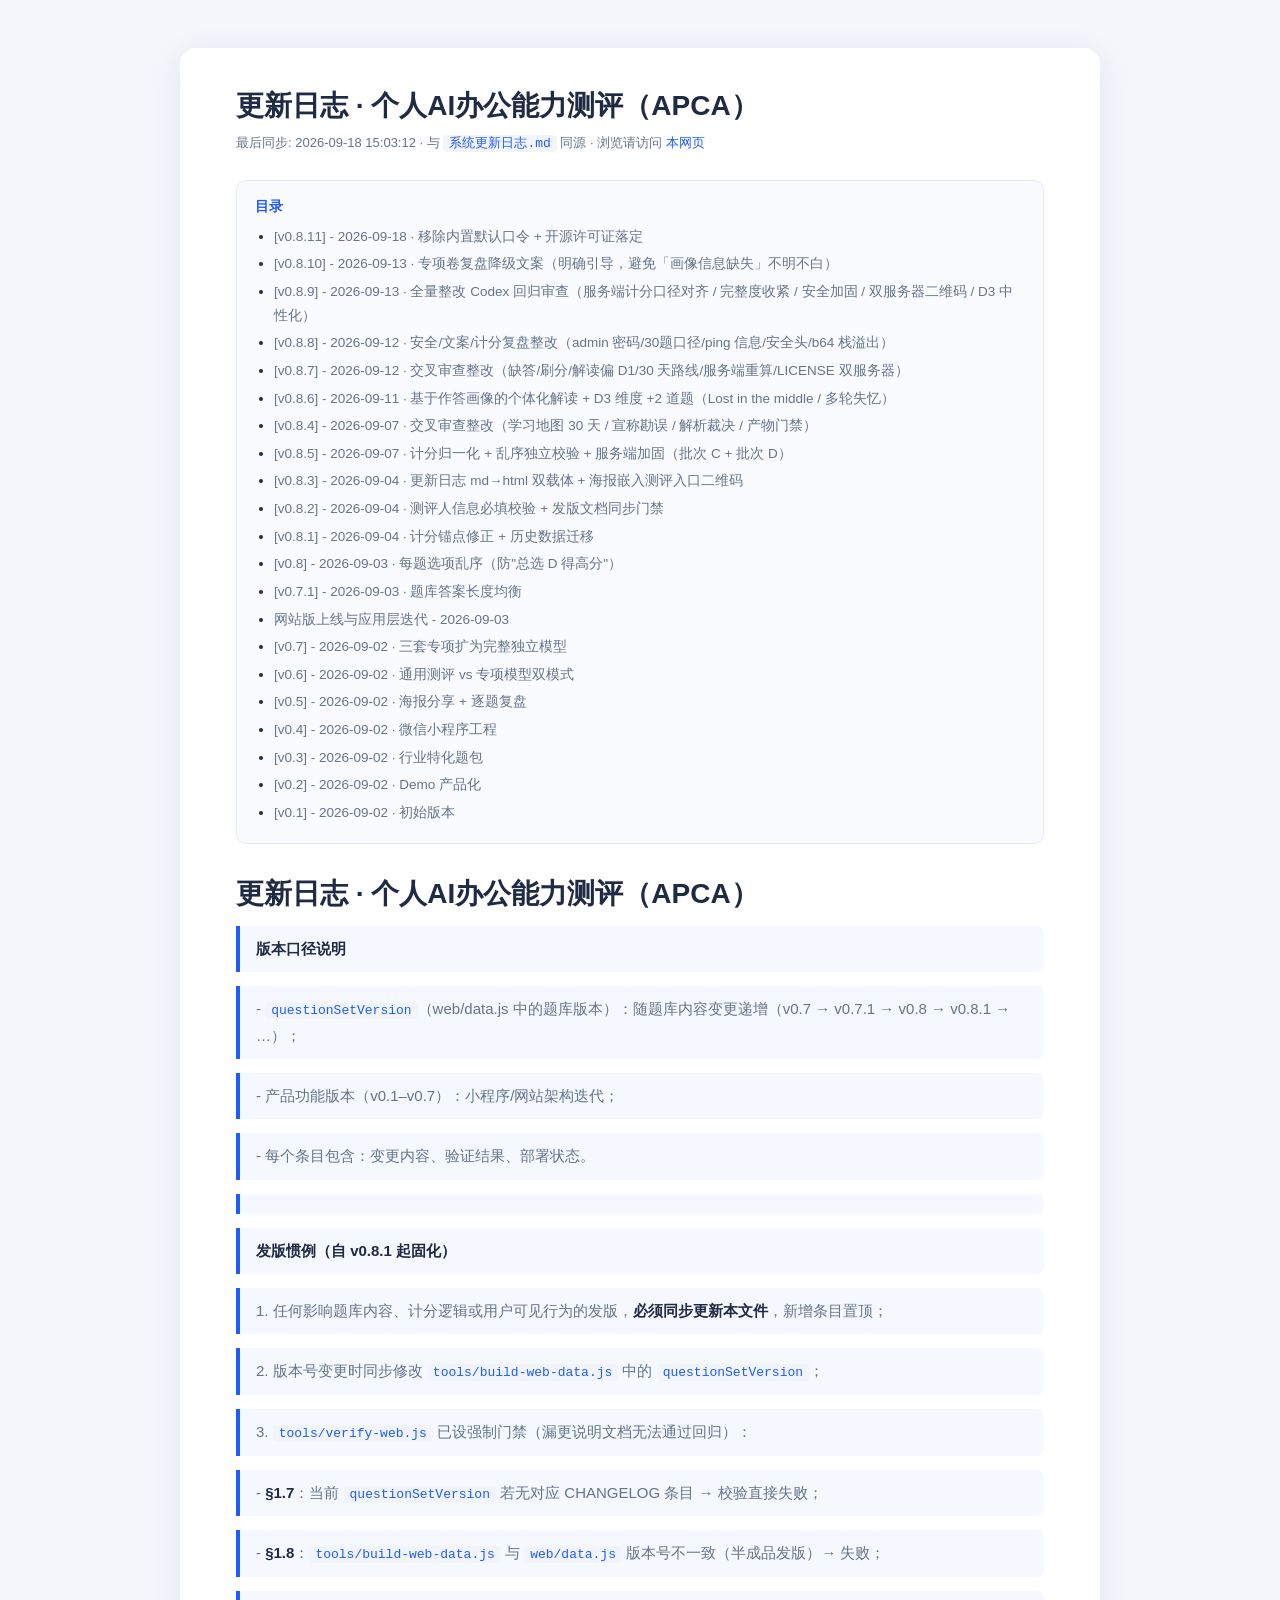
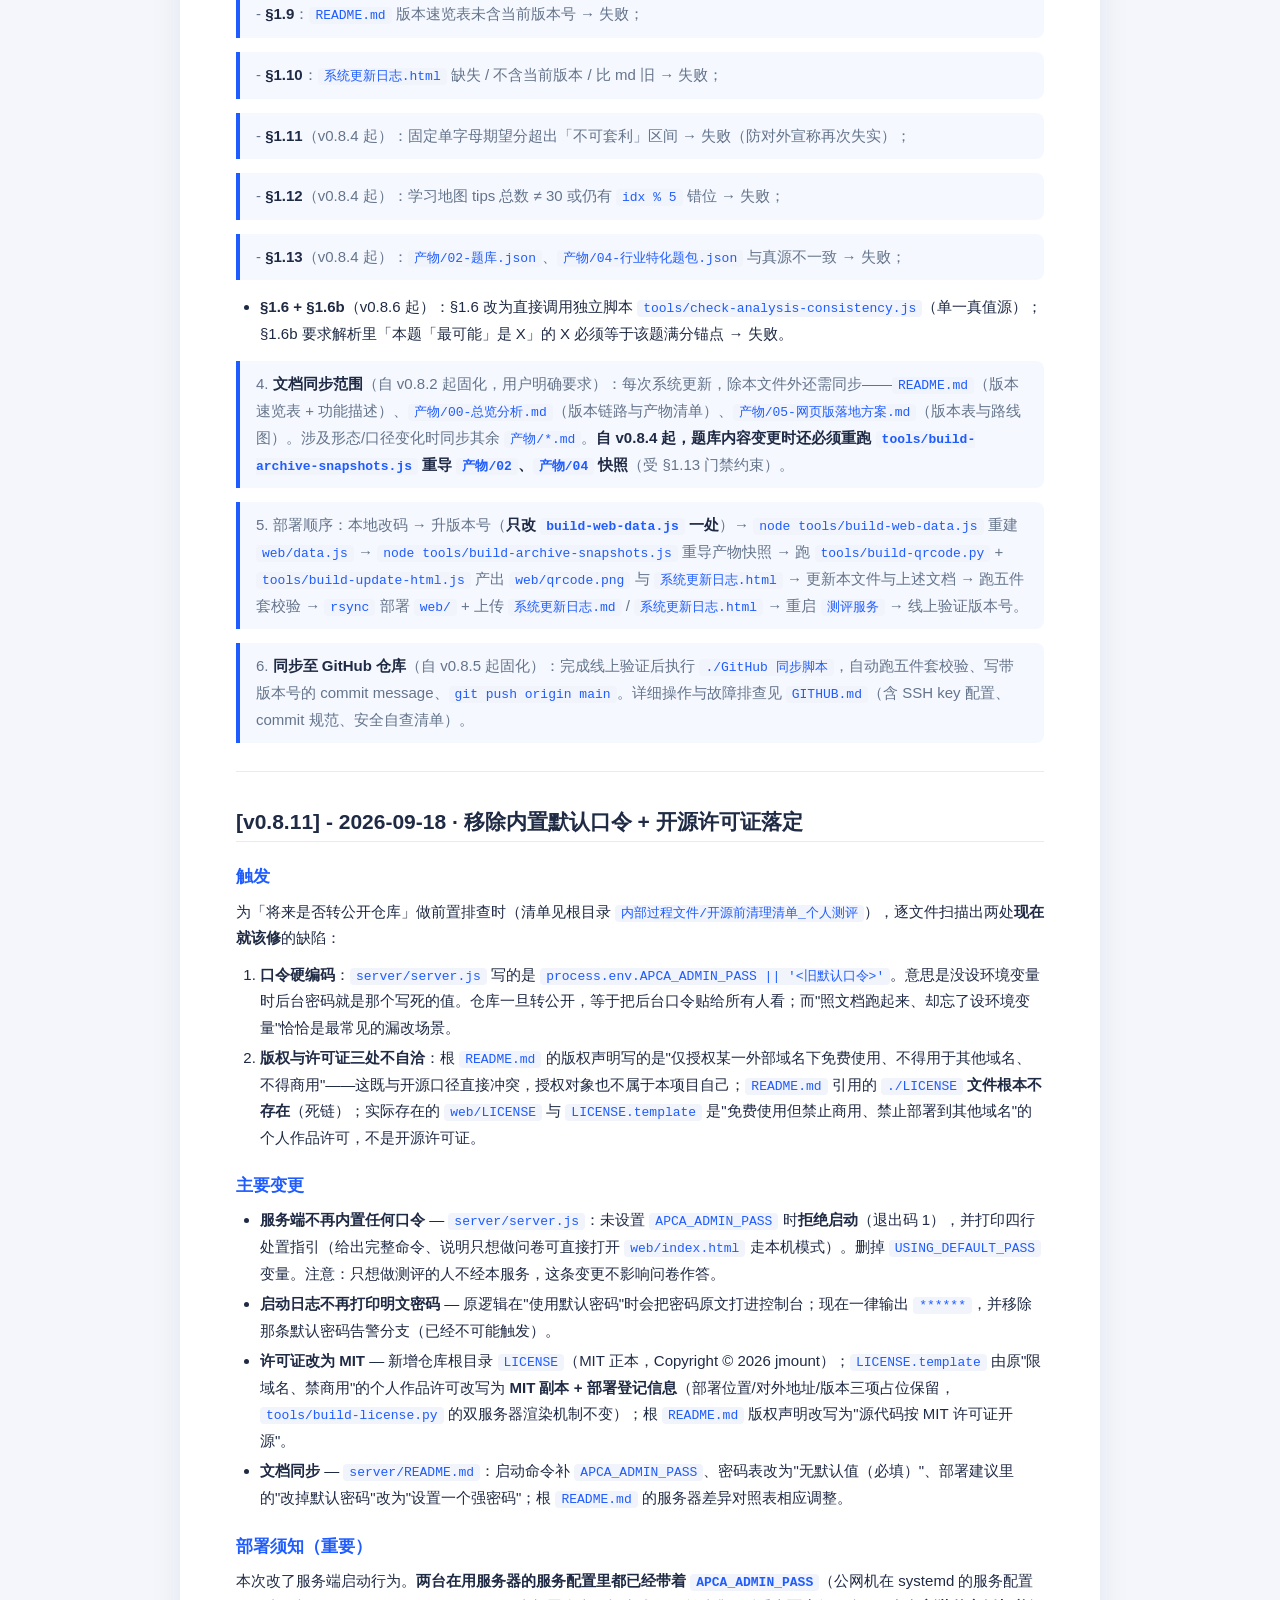
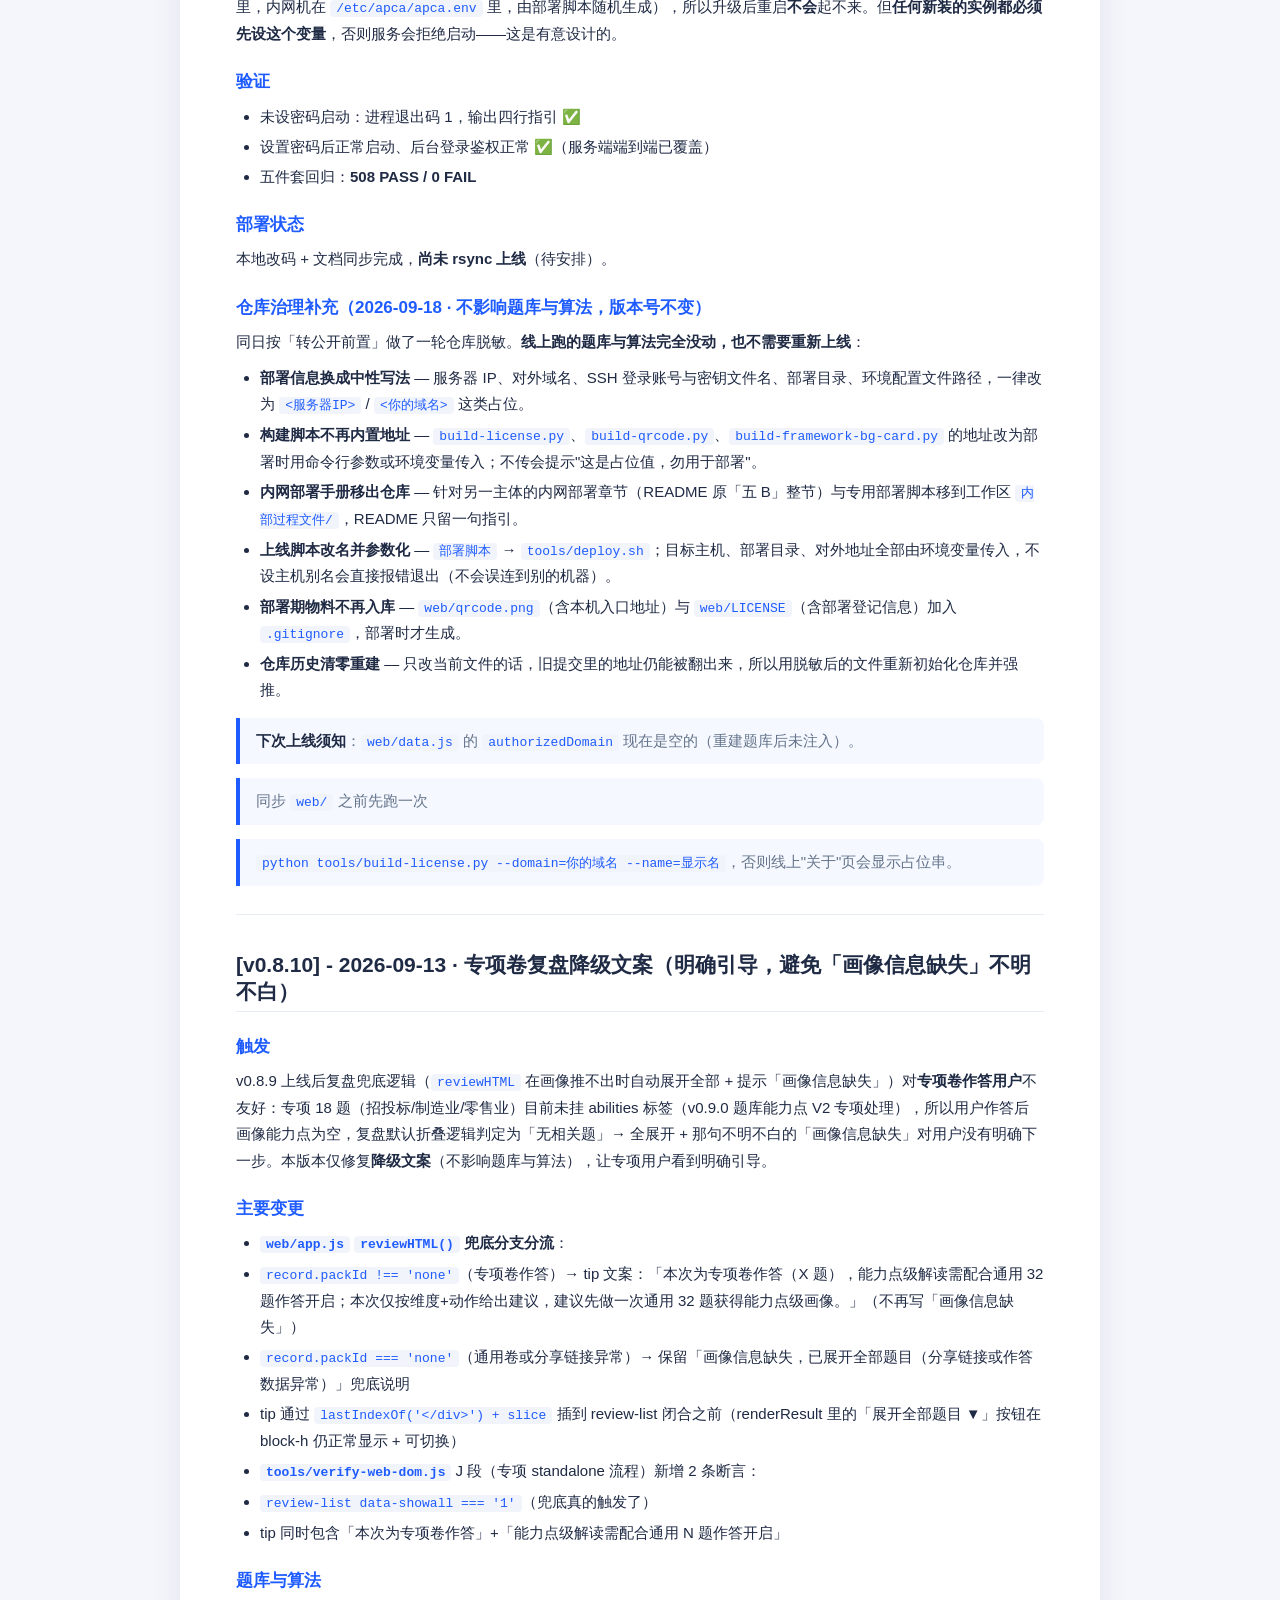
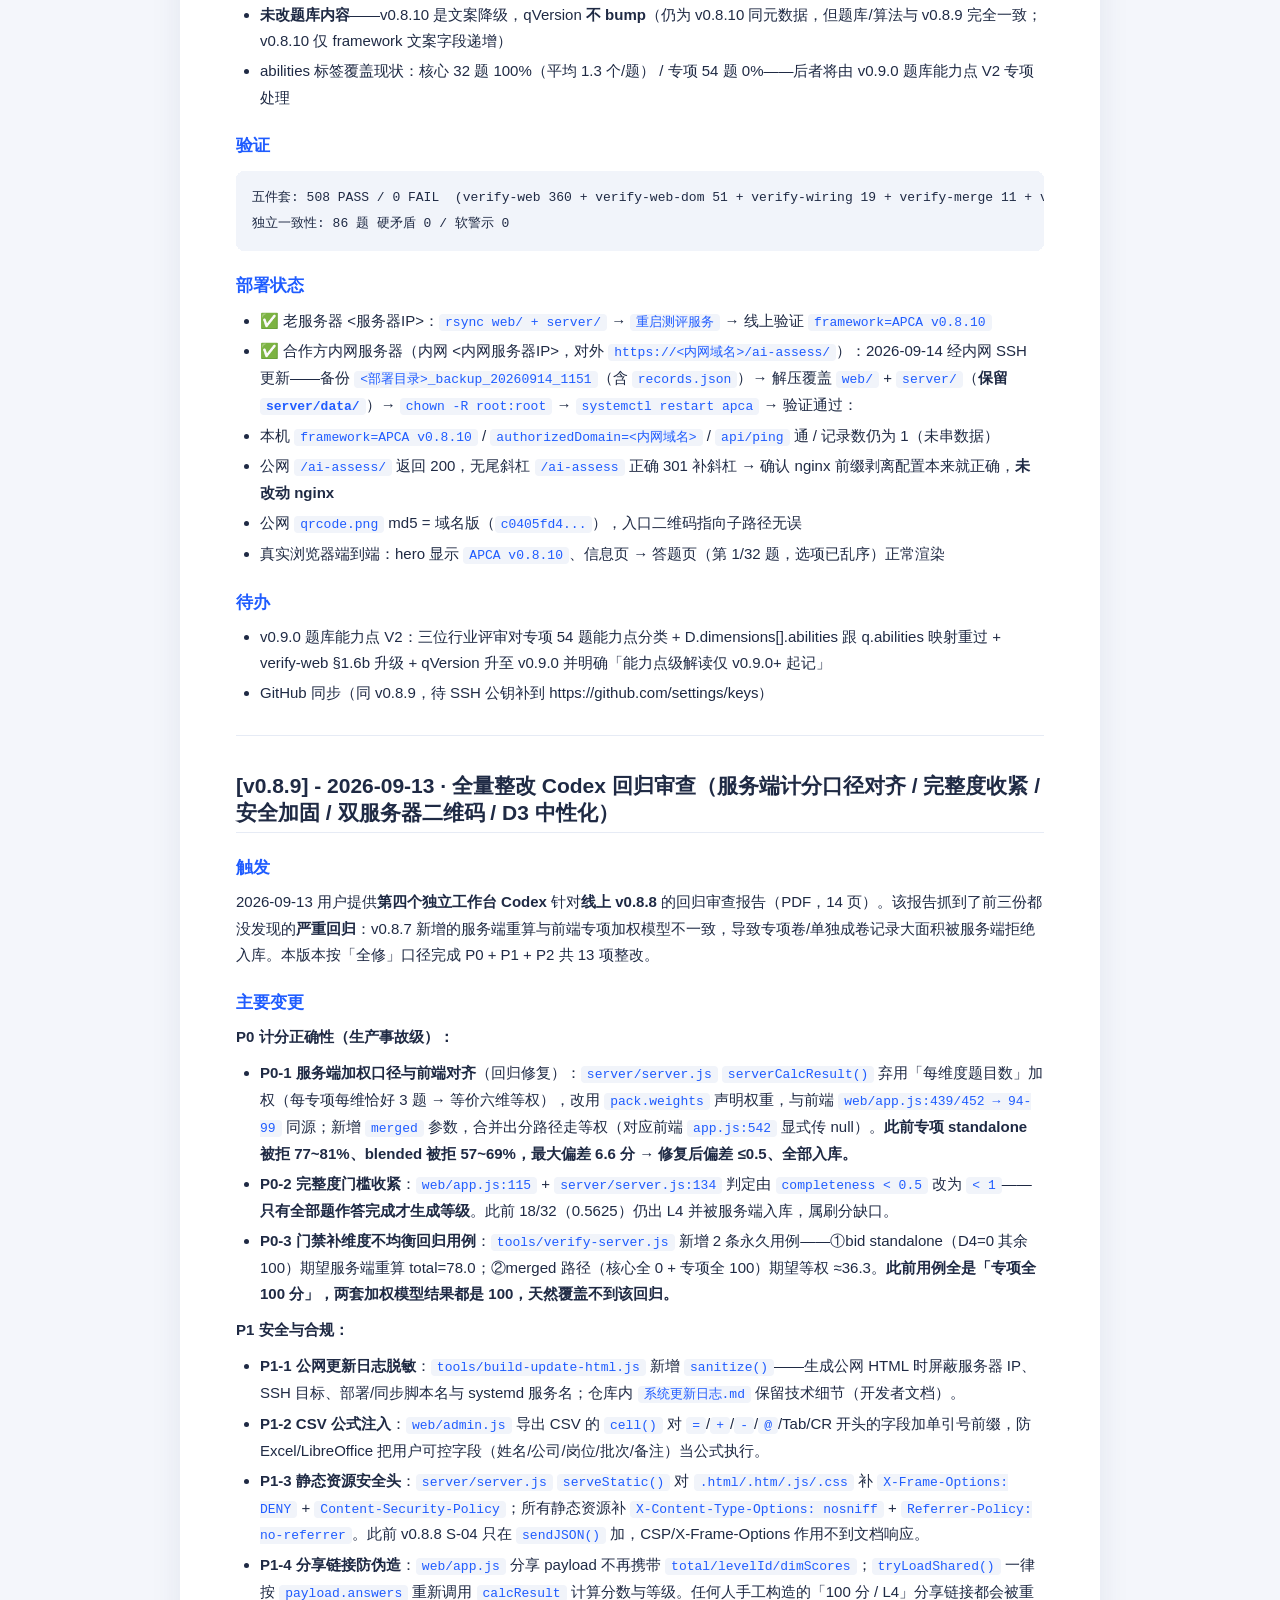
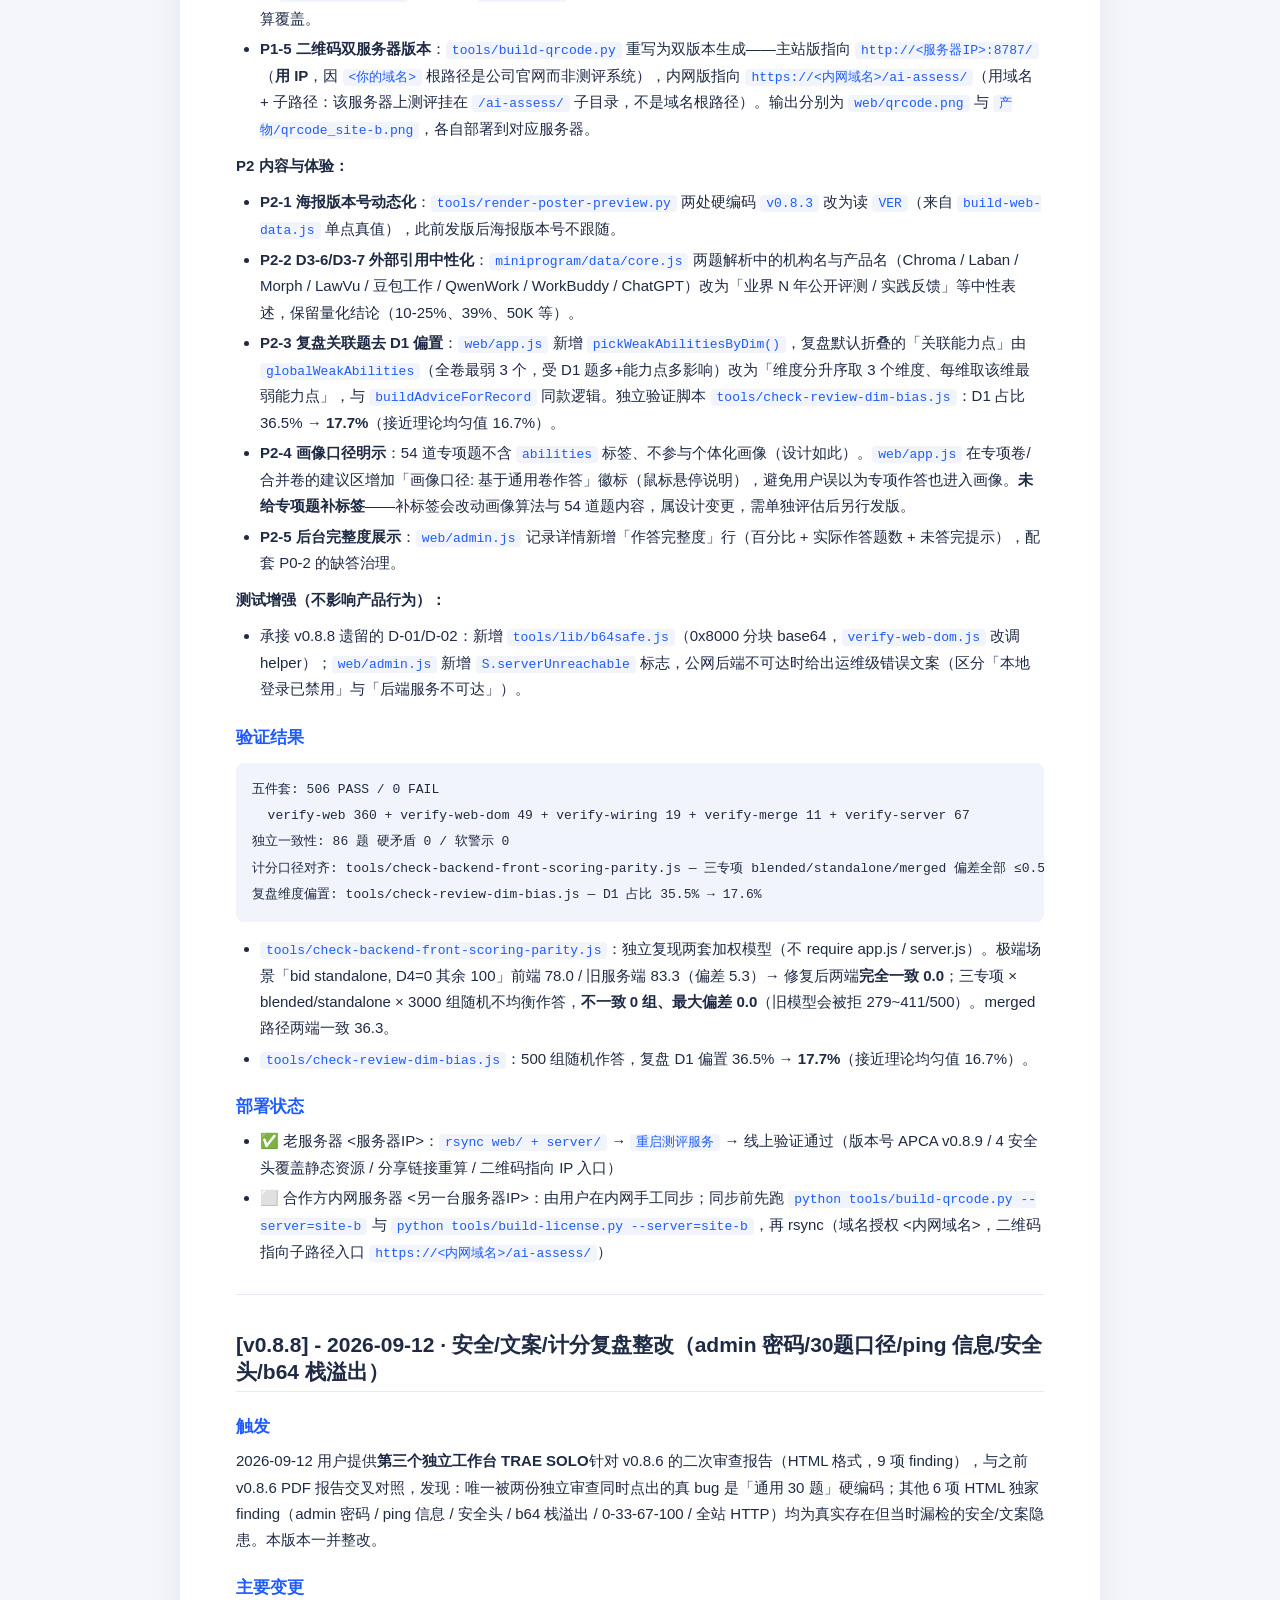
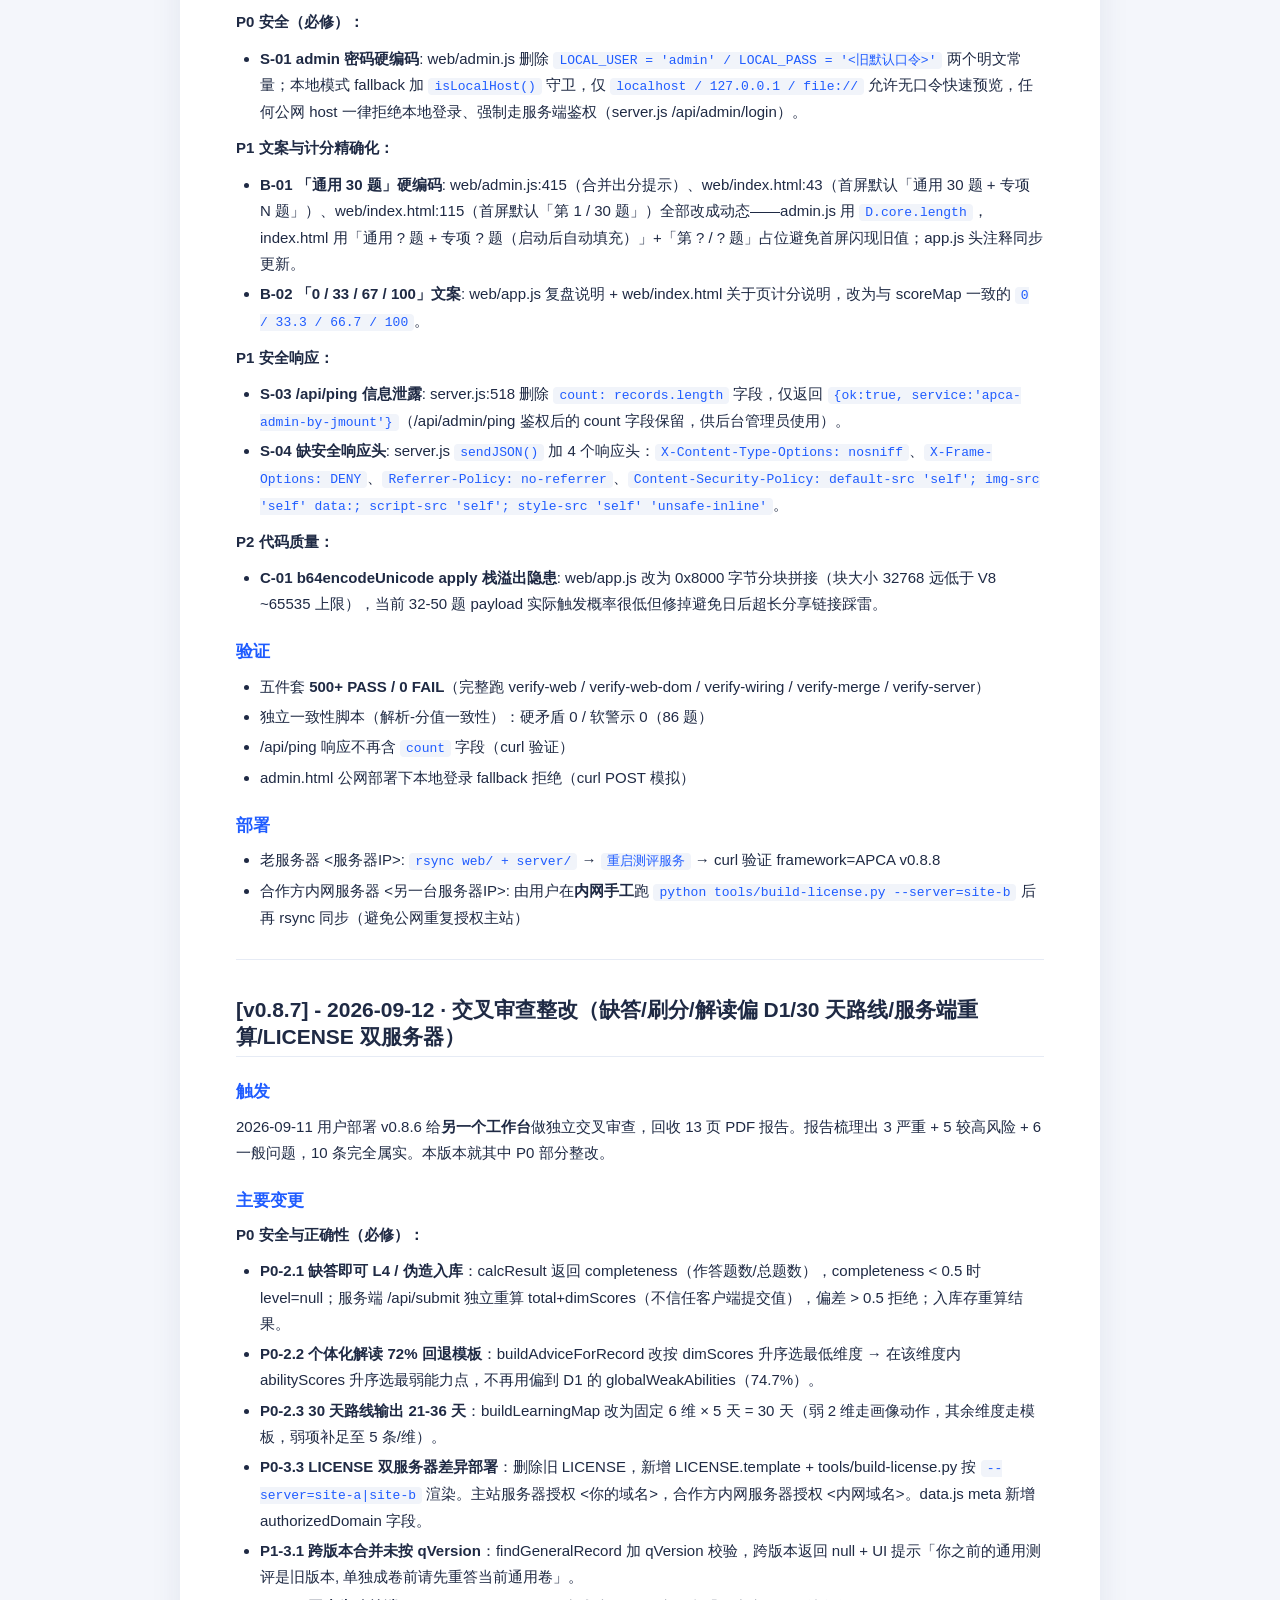
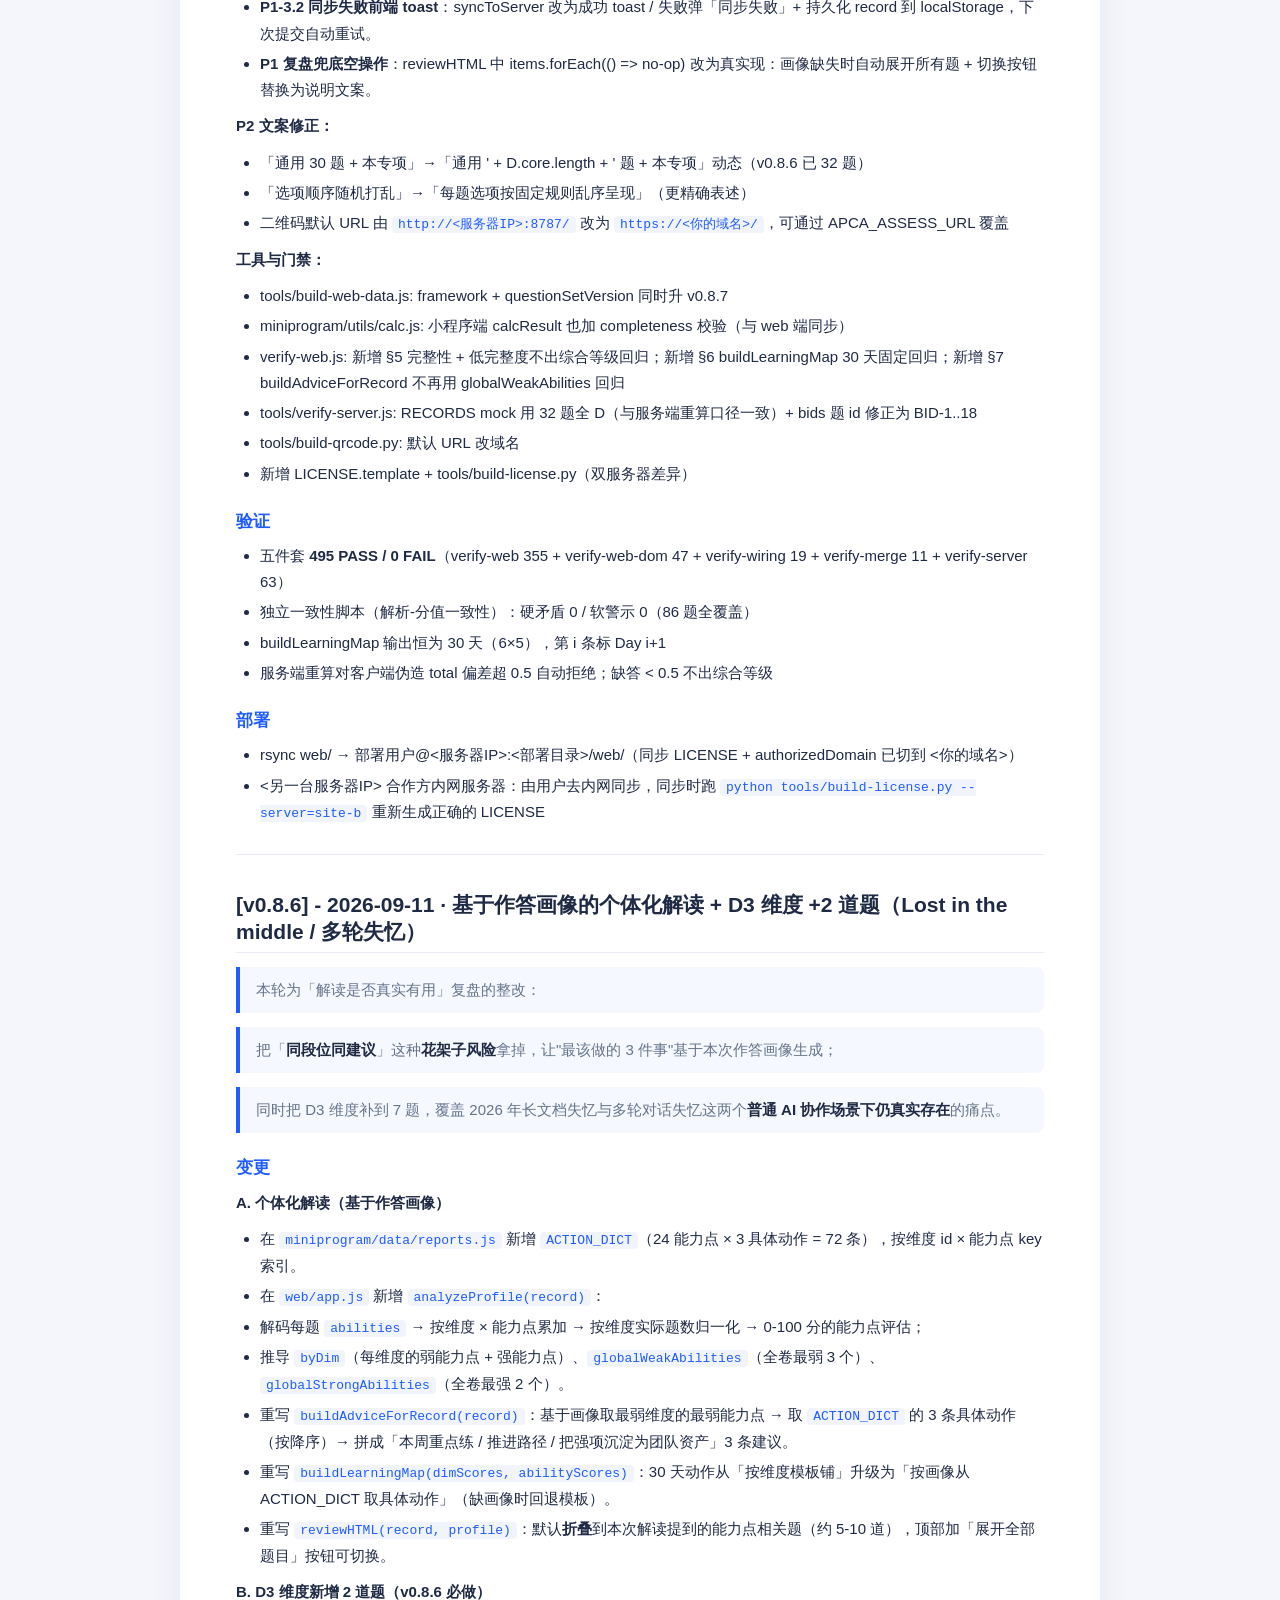
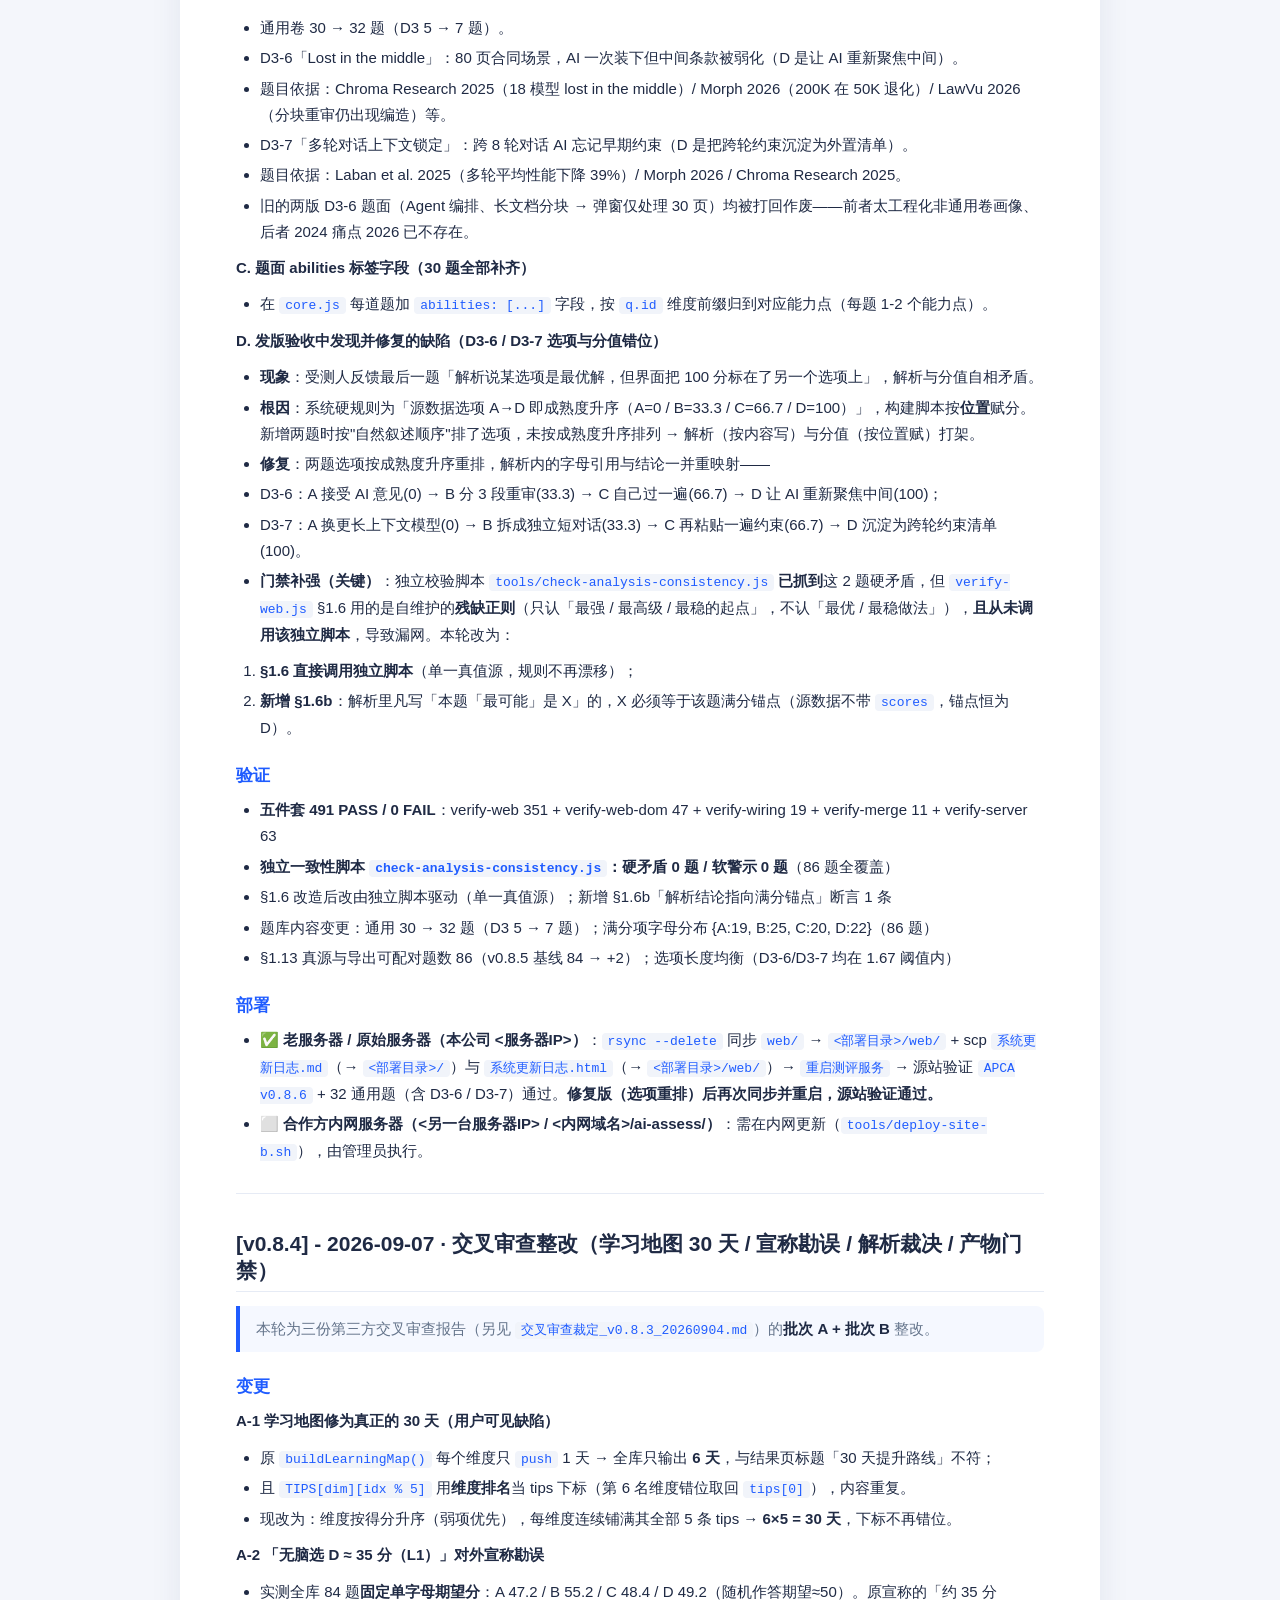
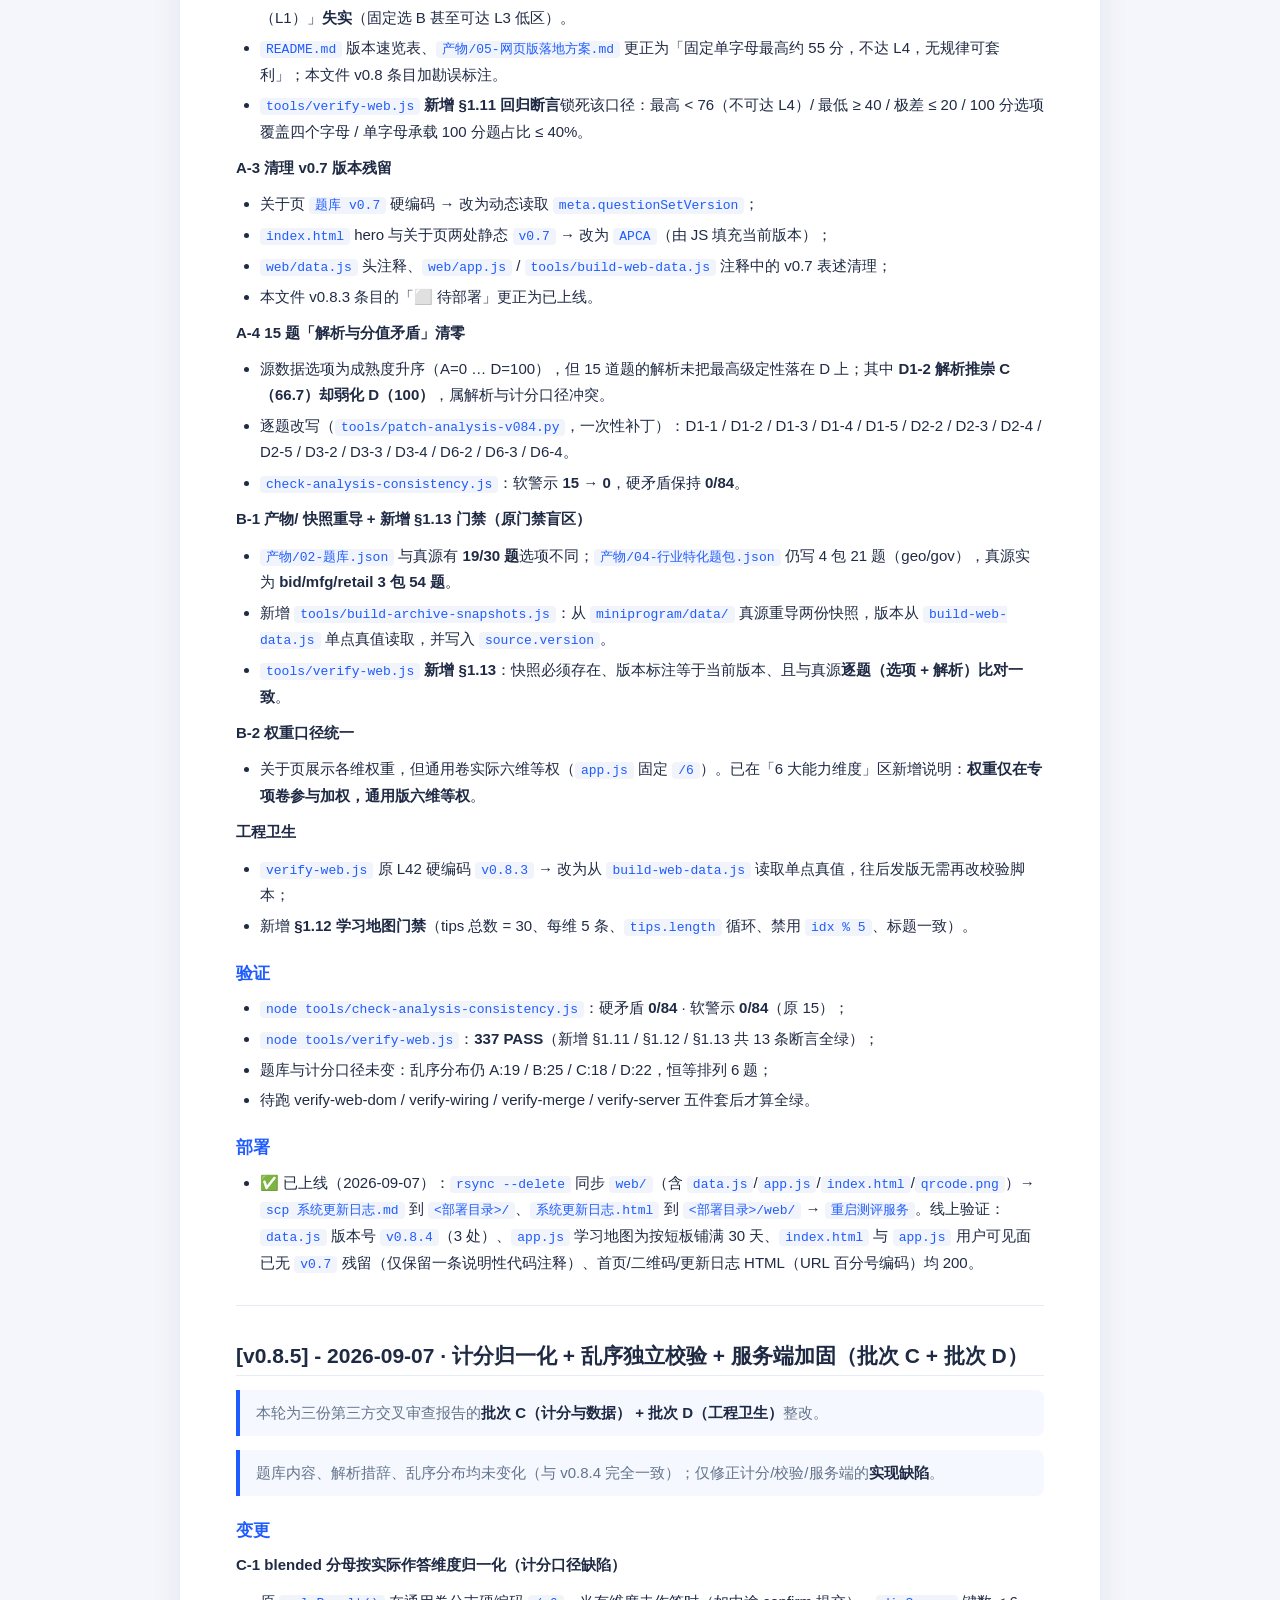
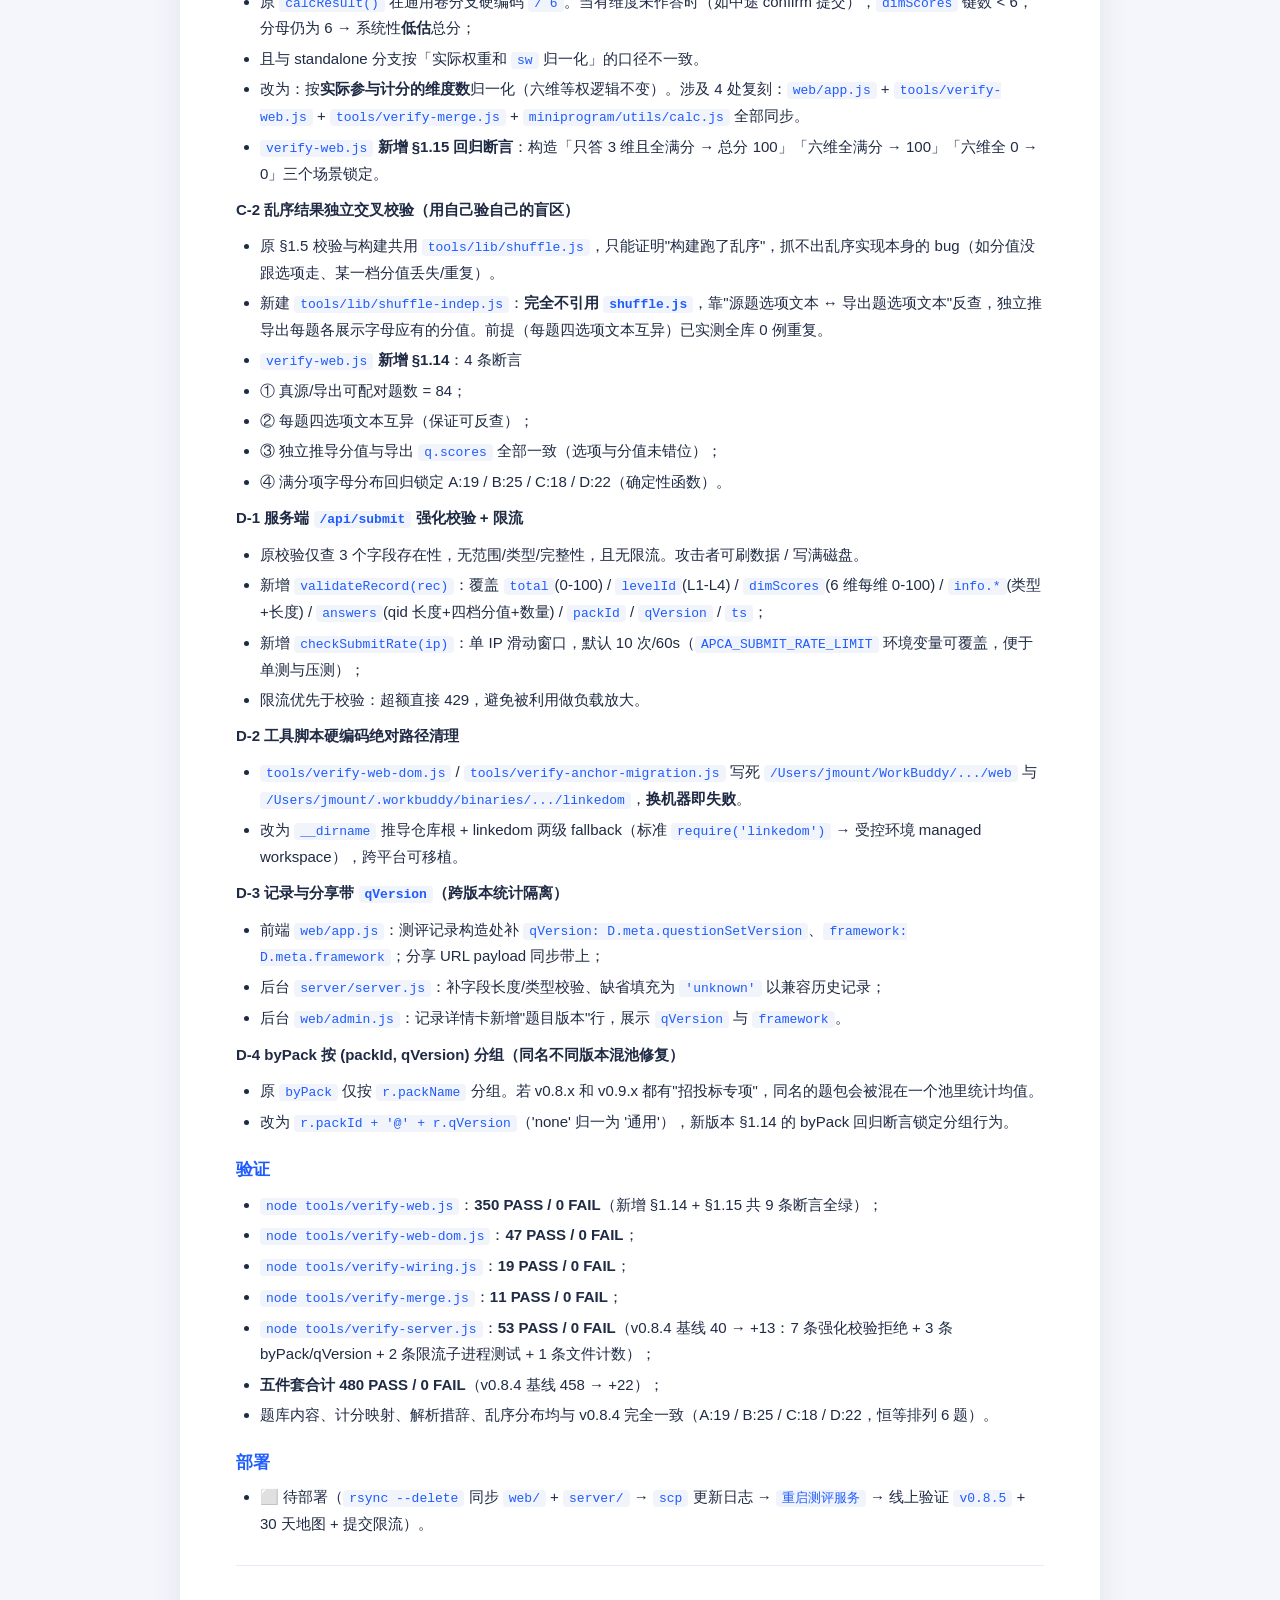
==== commit ddf20ff4: "补充 v0.8.11 仓库治理说明与下次上线须知 - 更新日志新增「仓库治理补充」小节(脱敏范围/脚本改名/历史重建/上线须知) - 重建 系统更新日志.html 与 web/ 副本 - 五件套 50" ====
--- a/系统更新日志.html
+++ b/系统更新日志.html
@@ -49,7 +49,7 @@
 <body>
 <main class="wrap">
 <h1>更新日志 · 个人AI办公能力测评（APCA）</h1>
-<div class="meta">最后同步: 2026-09-18 14:58:27 · 与 <code>系统更新日志.md</code> 同源 · 浏览请访问 <a href="#">本网页</a></div>
+<div class="meta">最后同步: 2026-09-18 15:03:12 · 与 <code>系统更新日志.md</code> 同源 · 浏览请访问 <a href="#">本网页</a></div>
 <nav class="toc"><b>目录</b><ul><li><a href="#v0811---2026-09-18-移除内置默认口令-开源许可证落定">[v0.8.11] - 2026-09-18 · 移除内置默认口令 + 开源许可证落定</a></li><li><a href="#v0810---2026-09-13-专项卷复盘降级文案明确引导避免画像信息缺失不明不白">[v0.8.10] - 2026-09-13 · 专项卷复盘降级文案（明确引导，避免「画像信息缺失」不明不白）</a></li><li><a href="#v089---2026-09-13-全量整改-codex-回归审查服务端计分口径对齐-完整度收紧-安全加固-双服务器二维码-d3">[v0.8.9] - 2026-09-13 · 全量整改 Codex 回归审查（服务端计分口径对齐 / 完整度收紧 / 安全加固 / 双服务器二维码 / D3 中性化）</a></li><li><a href="#v088---2026-09-12-安全文案计分复盘整改admin-密码30题口径ping-信息安全头b64-栈溢出">[v0.8.8] - 2026-09-12 · 安全/文案/计分复盘整改（admin 密码/30题口径/ping 信息/安全头/b64 栈溢出）</a></li><li><a href="#v087---2026-09-12-交叉审查整改缺答刷分解读偏-d130-天路线服务端重算license-双服务器">[v0.8.7] - 2026-09-12 · 交叉审查整改（缺答/刷分/解读偏 D1/30 天路线/服务端重算/LICENSE 双服务器）</a></li><li><a href="#v086---2026-09-11-基于作答画像的个体化解读-d3-维度-2-道题lost-in-the-middle-多轮失忆">[v0.8.6] - 2026-09-11 · 基于作答画像的个体化解读 + D3 维度 +2 道题（Lost in the middle / 多轮失忆）</a></li><li><a href="#v084---2026-09-07-交叉审查整改学习地图-30-天-宣称勘误-解析裁决-产物门禁">[v0.8.4] - 2026-09-07 · 交叉审查整改（学习地图 30 天 / 宣称勘误 / 解析裁决 / 产物门禁）</a></li><li><a href="#v085---2026-09-07-计分归一化-乱序独立校验-服务端加固批次-c-批次-d">[v0.8.5] - 2026-09-07 · 计分归一化 + 乱序独立校验 + 服务端加固（批次 C + 批次 D）</a></li><li><a href="#v083---2026-09-04-更新日志-mdhtml-双载体-海报嵌入测评入口二维码">[v0.8.3] - 2026-09-04 · 更新日志 md→html 双载体 + 海报嵌入测评入口二维码</a></li><li><a href="#v082---2026-09-04-测评人信息必填校验-发版文档同步门禁">[v0.8.2] - 2026-09-04 · 测评人信息必填校验 + 发版文档同步门禁</a></li><li><a href="#v081---2026-09-04-计分锚点修正-历史数据迁移">[v0.8.1] - 2026-09-04 · 计分锚点修正 + 历史数据迁移</a></li><li><a href="#v08---2026-09-03-每题选项乱序防总选-d-得高分">[v0.8] - 2026-09-03 · 每题选项乱序（防&quot;总选 D 得高分&quot;）</a></li><li><a href="#v071---2026-09-03-题库答案长度均衡">[v0.7.1] - 2026-09-03 · 题库答案长度均衡</a></li><li><a href="#网站版上线与应用层迭代---2026-09-03">网站版上线与应用层迭代 - 2026-09-03</a></li><li><a href="#v07---2026-09-02-三套专项扩为完整独立模型">[v0.7] - 2026-09-02 · 三套专项扩为完整独立模型</a></li><li><a href="#v06---2026-09-02-通用测评-vs-专项模型双模式">[v0.6] - 2026-09-02 · 通用测评 vs 专项模型双模式</a></li><li><a href="#v05---2026-09-02-海报分享-逐题复盘">[v0.5] - 2026-09-02 · 海报分享 + 逐题复盘</a></li><li><a href="#v04---2026-09-02-微信小程序工程">[v0.4] - 2026-09-02 · 微信小程序工程</a></li><li><a href="#v03---2026-09-02-行业特化题包">[v0.3] - 2026-09-02 · 行业特化题包</a></li><li><a href="#v02---2026-09-02-demo-产品化">[v0.2] - 2026-09-02 · Demo 产品化</a></li><li><a href="#v01---2026-09-02-初始版本">[v0.1] - 2026-09-02 · 初始版本</a></li></ul></nav>
 <h1 id="更新日志-个人ai办公能力测评apca">更新日志 · 个人AI办公能力测评（APCA）</h1>
 <blockquote><strong>版本口径说明</strong></blockquote>
@@ -99,6 +99,19 @@
 </ul>
 <h3 id="部署状态">部署状态<a class="anchor" href="#部署状态">#</a></h3>
 <p>本地改码 + 文档同步完成，<strong>尚未 rsync 上线</strong>（待安排）。</p>
+<h3 id="仓库治理补充2026-09-18-不影响题库与算法版本号不变">仓库治理补充（2026-09-18 · 不影响题库与算法，版本号不变）<a class="anchor" href="#仓库治理补充2026-09-18-不影响题库与算法版本号不变">#</a></h3>
+<p>同日按「转公开前置」做了一轮仓库脱敏。<strong>线上跑的题库与算法完全没动，也不需要重新上线</strong>：</p>
+<ul>
+<li><strong>部署信息换成中性写法</strong> — 服务器 IP、对外域名、SSH 登录账号与密钥文件名、部署目录、环境配置文件路径，一律改为 <code>&lt;服务器IP&gt;</code> / <code>&lt;你的域名&gt;</code> 这类占位。</li>
+<li><strong>构建脚本不再内置地址</strong> — <code>build-license.py</code>、<code>build-qrcode.py</code>、<code>build-framework-bg-card.py</code> 的地址改为部署时用命令行参数或环境变量传入；不传会提示&quot;这是占位值，勿用于部署&quot;。</li>
+<li><strong>内网部署手册移出仓库</strong> — 针对另一主体的内网部署章节（README 原「五 B」整节）与专用部署脚本移到工作区 <code>内部过程文件/</code>，README 只留一句指引。</li>
+<li><strong>上线脚本改名并参数化</strong> — <code>部署脚本</code> → <code>tools/deploy.sh</code>；目标主机、部署目录、对外地址全部由环境变量传入，不设主机别名会直接报错退出（不会误连到别的机器）。</li>
+<li><strong>部署期物料不再入库</strong> — <code>web/qrcode.png</code>（含本机入口地址）与 <code>web/LICENSE</code>（含部署登记信息）加入 <code>.gitignore</code>，部署时才生成。</li>
+<li><strong>仓库历史清零重建</strong> — 只改当前文件的话，旧提交里的地址仍能被翻出来，所以用脱敏后的文件重新初始化仓库并强推。</li>
+</ul>
+<blockquote><strong>下次上线须知</strong>：<code>web/data.js</code> 的 <code>authorizedDomain</code> 现在是空的（重建题库后未注入）。</blockquote>
+<blockquote>同步 <code>web/</code> 之前先跑一次</blockquote>
+<blockquote><code>python tools/build-license.py --domain=你的域名 --name=显示名</code>，否则线上&quot;关于&quot;页会显示占位串。</blockquote>
 <hr/>
 <h2 id="v0810---2026-09-13-专项卷复盘降级文案明确引导避免画像信息缺失不明不白">[v0.8.10] - 2026-09-13 · 专项卷复盘降级文案（明确引导，避免「画像信息缺失」不明不白）<a class="anchor" href="#v0810---2026-09-13-专项卷复盘降级文案明确引导避免画像信息缺失不明不白">#</a></h2>
 <h3 id="触发">触发<a class="anchor" href="#触发">#</a></h3>
